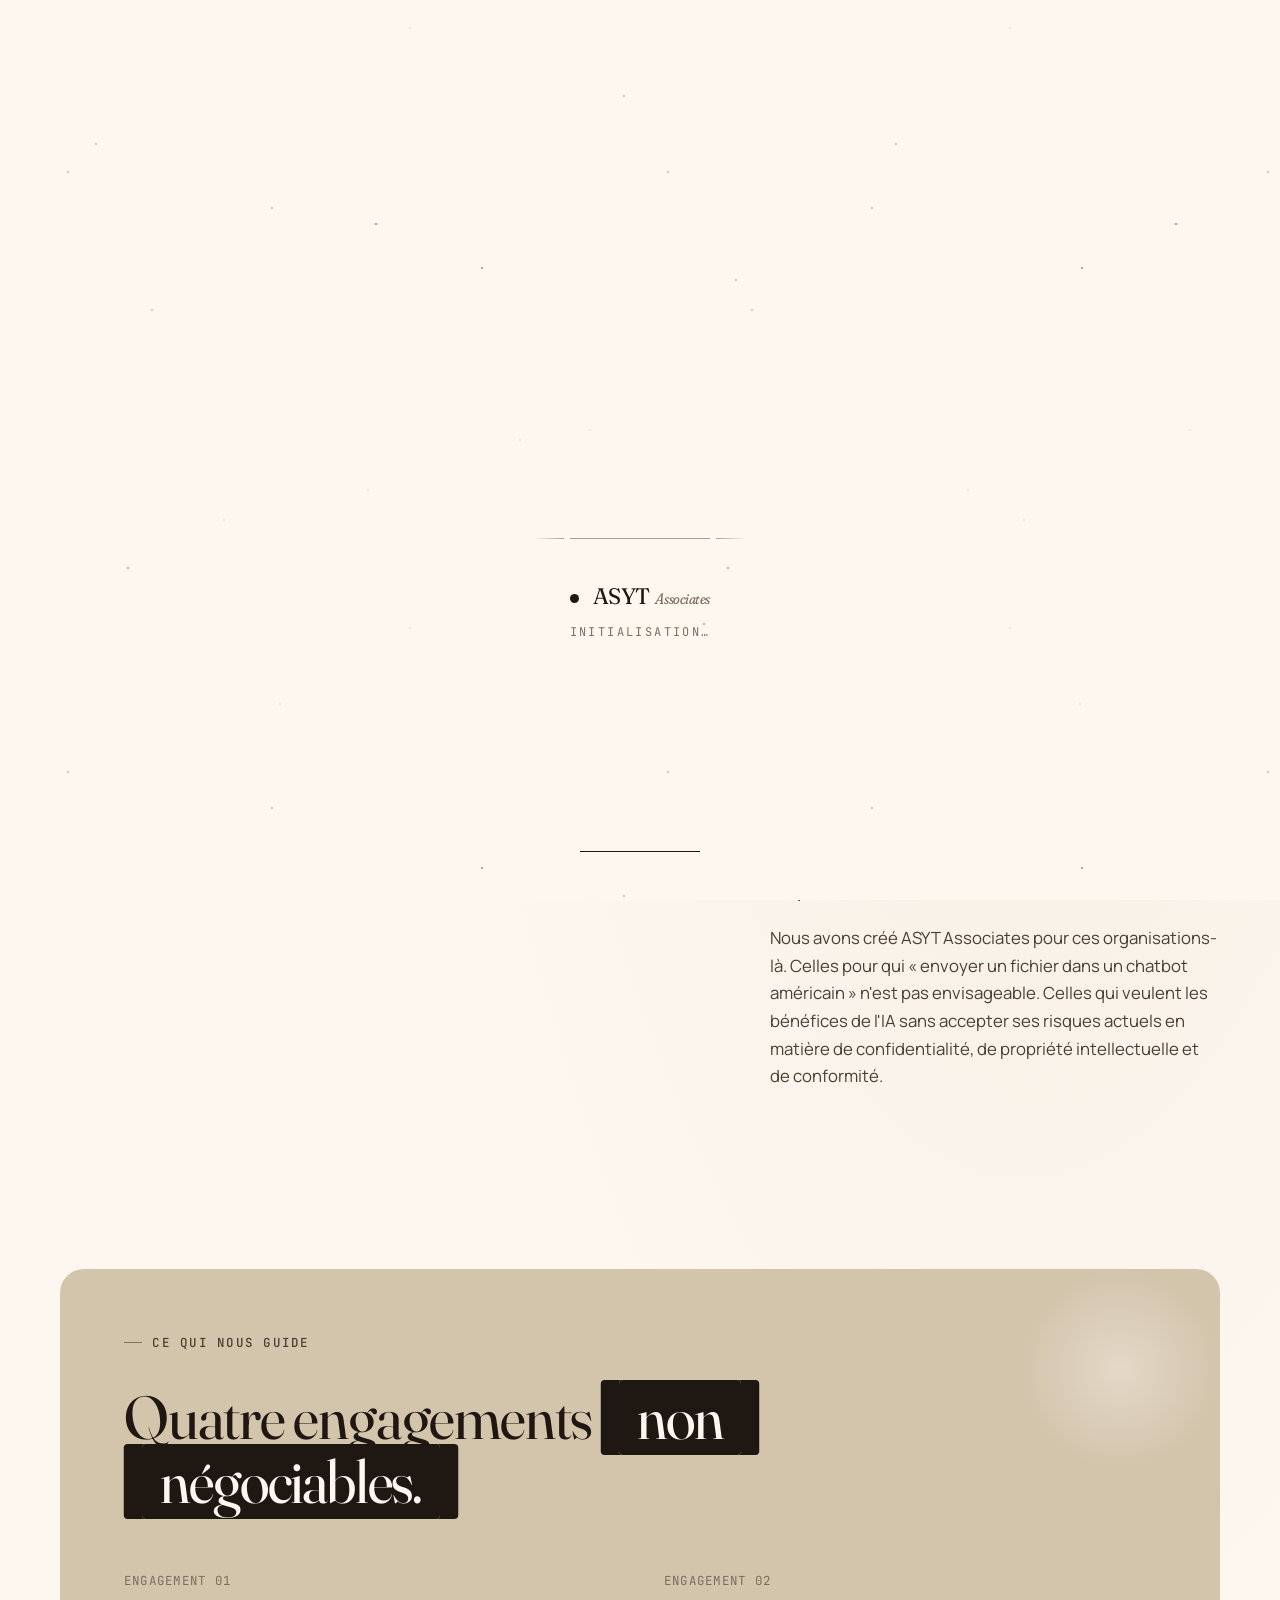
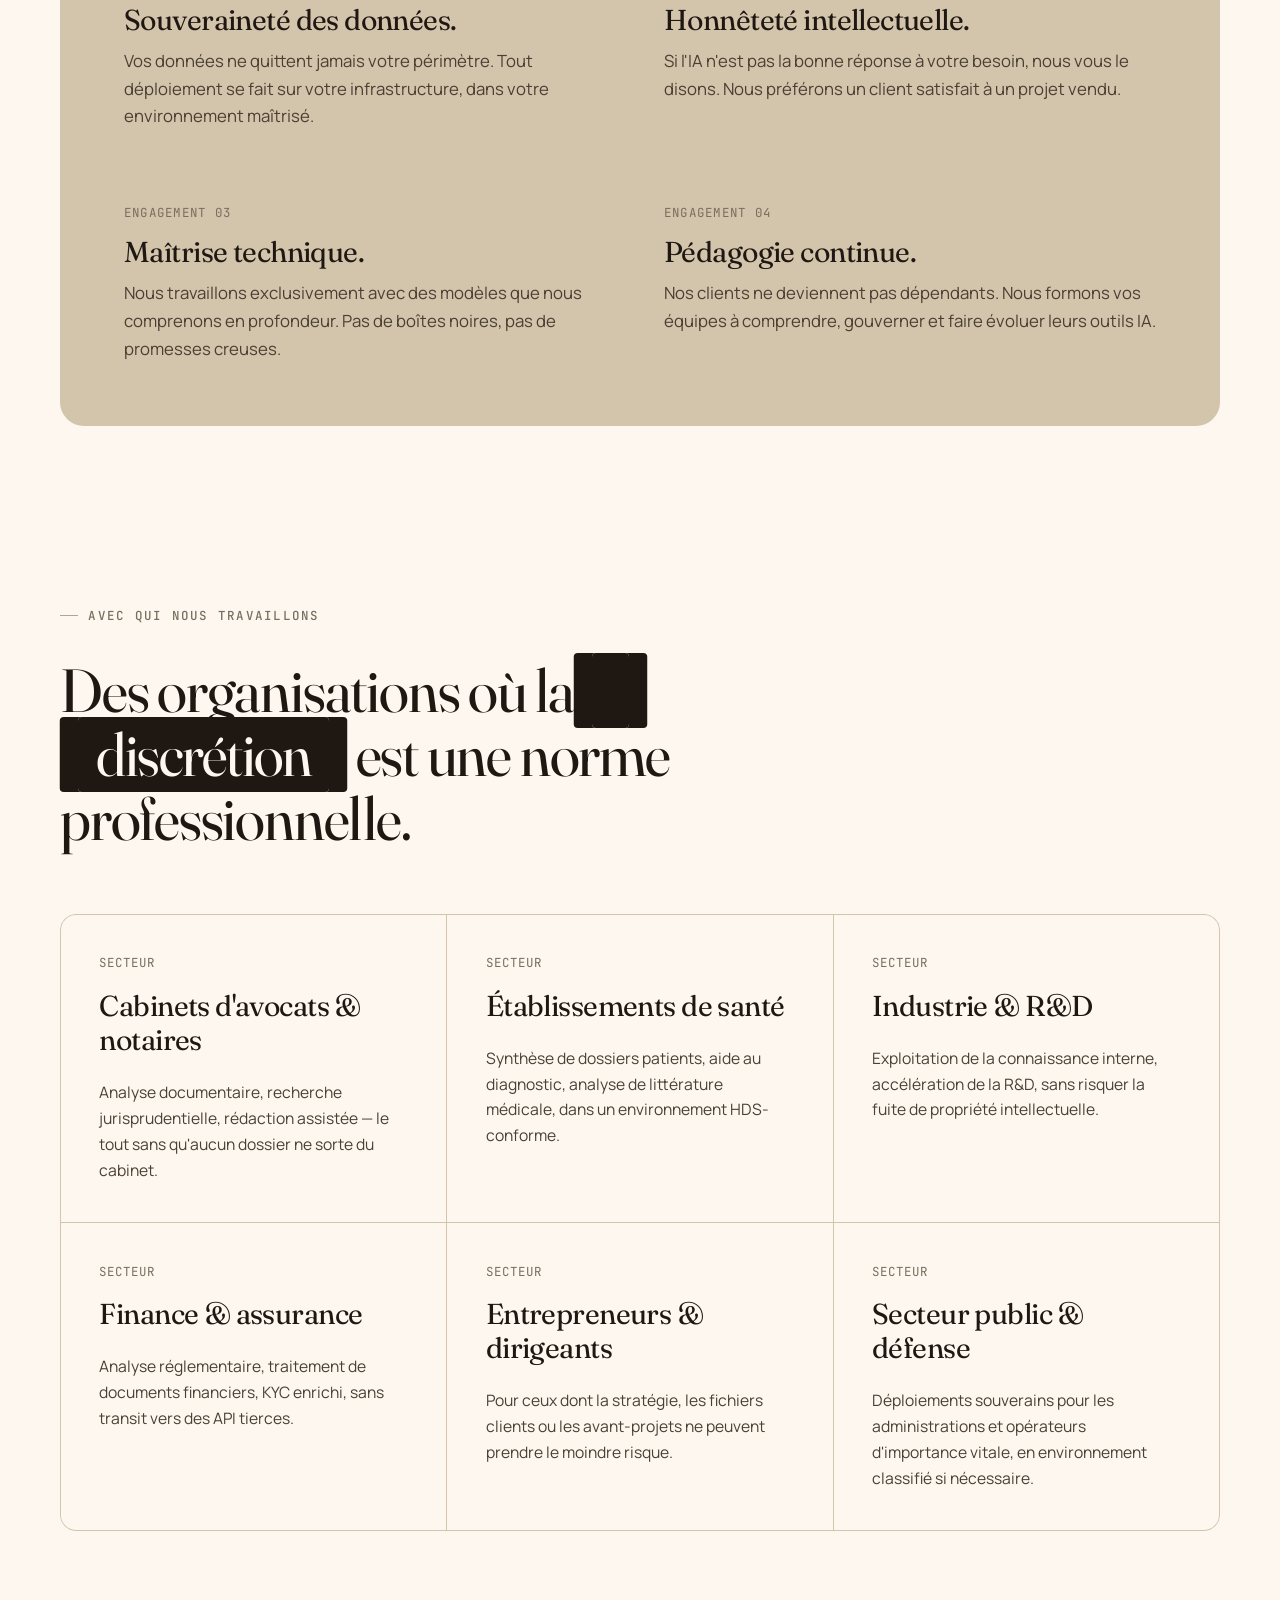
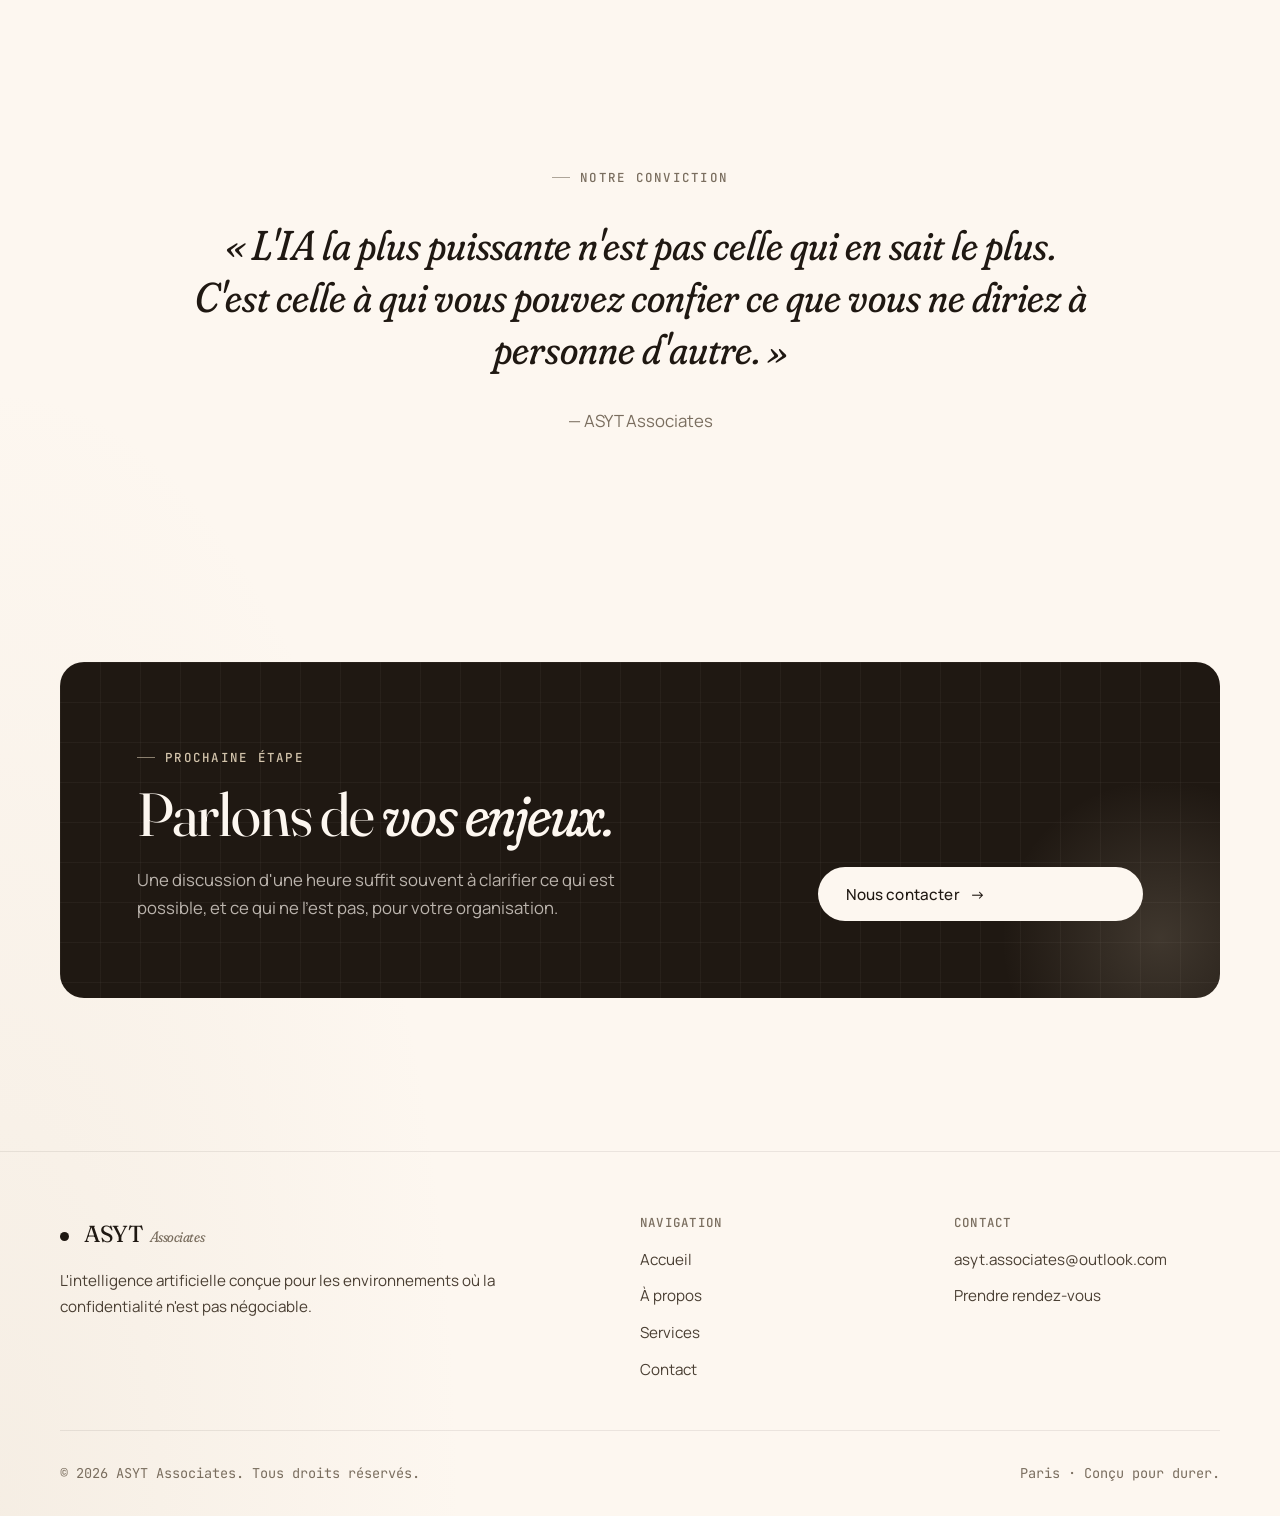
==== a-propos.html @ e6fde74e "Initial commit — site ASYT complet Co-Authored-By: Claude Sonnet 4.6 <noreply@anthropic.com>" ====
<!DOCTYPE html>
<html lang="fr">
<head>
<meta charset="UTF-8">
<meta name="viewport" content="width=device-width, initial-scale=1.0">
<title>À propos — ASYT Associates</title>
<meta name="description" content="ASYT Associates est un cabinet de conseil et d'ingénierie spécialisé dans le déploiement d'intelligences artificielles sécurisées pour les organisations sensibles.">
<link rel="preconnect" href="https://fonts.googleapis.com">
<link rel="preconnect" href="https://fonts.gstatic.com" crossorigin>
<link rel="stylesheet" href="styles.css">
<link rel="icon" type="image/png" href="asyt-logo.png">
<meta property="og:type" content="website">
<meta property="og:title" content="ASYT Associates — L'IA souveraine pour vos données sensibles">
<meta property="og:description" content="ASYT Associates conçoit des intelligences artificielles sécurisées et 100% locales pour les organisations qui manipulent des données sensibles.">
<meta property="og:image" content="asyt-logo.png">
<meta name="twitter:card" content="summary_large_image">
<meta name="twitter:image" content="asyt-logo.png">
</head>
<body>
<canvas id="data-canvas" aria-hidden="true"></canvas>
<!-- Preloader -->
<div class="preloader" id="preloader" aria-hidden="true">
  <div class="launch-scene">
    <div class="launch-platform"></div>
    <div class="launch-shockwave"></div>
    <div class="launch-trail"></div>
    <div class="launch-craft">
      <svg viewBox="0 0 64 88" xmlns="http://www.w3.org/2000/svg" fill="none">
        <!-- Corps principal du vaisseau -->
        <path d="M32 4 L48 44 L48 72 L32 80 L16 72 L16 44 Z" fill="#1F1812"/>
        <!-- Nez chromé -->
        <path d="M32 4 L40 28 L32 24 L24 28 Z" fill="#D3C4AC"/>
        <!-- Hublot -->
        <circle cx="32" cy="42" r="6" fill="#FDF7F0"/>
        <circle cx="32" cy="42" r="3" fill="#D3C4AC"/>
        <!-- Ailettes latérales -->
        <path d="M16 60 L8 76 L16 72 Z" fill="#1F1812"/>
        <path d="M48 60 L56 76 L48 72 Z" fill="#1F1812"/>
        <!-- Détail central -->
        <rect x="30" y="56" width="4" height="14" fill="#D3C4AC" opacity="0.5"/>
        <!-- Tuyère -->
        <path d="M22 72 L28 80 L36 80 L42 72 Z" fill="#4A3F33"/>
      </svg>
    </div>
  </div>
  <div class="preloader-text">
    <div class="brand">
      <span style="display:inline-block; width:9px; height:9px; border-radius:50%; background:#1F1812; margin-right:8px; transform:translateY(-1px);"></span>ASYT <span class="italic">Associates</span>
    </div>
    <div class="tagline">Initialisation…</div>
  </div>
  <div class="preloader-progress"></div>
</div>



<script>
(function() {
  var preloader = document.getElementById('preloader');
  if (!preloader) return;
  
  // Détecter si c'est la première visite ou une navigation interne
  var isFirstVisit = !sessionStorage.getItem('asyt-visited');
  var totalDuration = isFirstVisit ? 3800 : 1800;
  
  // Marquer comme visité
  sessionStorage.setItem('asyt-visited', '1');
  
  // Appliquer une animation accélérée si ce n'est pas la première visite
  if (!isFirstVisit) {
    preloader.classList.add('preloader-fast');
  }
  
  function hidePreloader() {
    preloader.classList.add('is-hidden');
    setTimeout(function() { 
      if (preloader.parentNode) preloader.remove(); 
    }, 800);
    document.body.style.overflow = '';
  }
  
  document.body.style.overflow = 'hidden';
  
  if (document.readyState === 'complete') {
    setTimeout(hidePreloader, totalDuration);
  } else {
    window.addEventListener('load', function() {
      setTimeout(hidePreloader, totalDuration);
    });
  }
  // Sécurité : retirer après 6s max
  setTimeout(hidePreloader, 6000);
})();
</script>

<header class="site-header">
  <div class="container">
    <a href="index.html" class="logo">
      <span class="mark"></span>ASYT <span class="associates">Associates</span>
    </a>
    <nav class="nav" id="primary-nav">
      <a href="index.html">Accueil</a>
      <a href="a-propos.html" class="active">À propos</a>
      <a href="services.html">Services</a>
      <a href="contact.html">Contact</a>
      <div class="lang-switch">
        <a href="a-propos.html" class="lang active">FR</a>
        <span class="lang-sep">/</span>
        <a href="about.html" class="lang">EN</a>
      </div>
    </nav>
    <button class="menu-toggle" aria-label="Menu" aria-expanded="false" onclick="this.setAttribute('aria-expanded', this.getAttribute('aria-expanded') === 'true' ? 'false' : 'true'); document.getElementById('primary-nav').classList.toggle('open');">
      <span></span><span></span><span></span>
    </button>
  </div>
</header>

<main>

  <!-- HERO -->
  <section class="page-hero">
    <div class="container">
      <span class="eyebrow rise rise-1">À propos</span>
      <h1 class="rise rise-2">Bâtir l'IA <span class="italic">là où la <span class="highlight">confiance</span></span> est la première exigence.</h1>
      <p class="lead rise rise-3">Nous sommes un cabinet d'ingénierie et de conseil dédié à un seul sujet : permettre à des organisations qui manipulent des données sensibles d'utiliser l'intelligence artificielle sans renoncer à leur souveraineté.</p>
    </div>
  </section>

  <!-- NOTRE HISTOIRE -->
  <section>
    <div class="container">
      <div class="hero-grid">
        <div>
          <span class="eyebrow">Notre raison d'être</span>
          <h2 style="margin-top: 1rem;">Une <span class="italic">conviction</span> simple.</h2>
        </div>
        <div>
          <p class="lead" style="margin-bottom: 1.2rem;">Les outils d'IA grand public ont changé le monde. Mais ils n'ont pas été pensés pour les avocats qui traitent des dossiers confidentiels, pour les médecins qui manipulent des données de santé, pour les industriels qui détiennent des brevets stratégiques, ni pour les entrepreneurs qui ne peuvent simplement pas se permettre une fuite.</p>
          <p>Nous avons créé ASYT Associates pour ces organisations-là. Celles pour qui « envoyer un fichier dans un chatbot américain » n'est pas envisageable. Celles qui veulent les bénéfices de l'IA sans accepter ses risques actuels en matière de confidentialité, de propriété intellectuelle et de conformité.</p>
        </div>
      </div>
    </div>
  </section>

  <!-- VALEURS -->
  <section>
    <div class="container">
      <div class="band reveal">
        <div class="section-head" style="margin-bottom: 1rem;">
          <span class="eyebrow" style="color: var(--ink-soft);">Ce qui nous guide</span>
          <h2>Quatre engagements <span class="highlight italic">non négociables.</span></h2>
        </div>
        <div class="values-list">
          <div class="value-item">
            <div class="num">ENGAGEMENT 01</div>
            <h3>Souveraineté des données.</h3>
            <p>Vos données ne quittent jamais votre périmètre. Tout déploiement se fait sur votre infrastructure, dans votre environnement maîtrisé.</p>
          </div>
          <div class="value-item">
            <div class="num">ENGAGEMENT 02</div>
            <h3>Honnêteté intellectuelle.</h3>
            <p>Si l'IA n'est pas la bonne réponse à votre besoin, nous vous le disons. Nous préférons un client satisfait à un projet vendu.</p>
          </div>
          <div class="value-item">
            <div class="num">ENGAGEMENT 03</div>
            <h3>Maîtrise technique.</h3>
            <p>Nous travaillons exclusivement avec des modèles que nous comprenons en profondeur. Pas de boîtes noires, pas de promesses creuses.</p>
          </div>
          <div class="value-item">
            <div class="num">ENGAGEMENT 04</div>
            <h3>Pédagogie continue.</h3>
            <p>Nos clients ne deviennent pas dépendants. Nous formons vos équipes à comprendre, gouverner et faire évoluer leurs outils IA.</p>
          </div>
        </div>
      </div>
    </div>
  </section>

  <!-- POUR QUI -->
  <section>
    <div class="container">
      <div class="section-head reveal">
        <span class="eyebrow">Avec qui nous travaillons</span>
        <h2>Des organisations où la <span class="highlight italic">discrétion</span> est une norme professionnelle.</h2>
      </div>
      <div class="services-grid reveal">
        <article class="service-card">
          <span class="num">SECTEUR</span>
          <h3>Cabinets d'avocats & notaires</h3>
          <p>Analyse documentaire, recherche jurisprudentielle, rédaction assistée — le tout sans qu'aucun dossier ne sorte du cabinet.</p>
        </article>
        <article class="service-card">
          <span class="num">SECTEUR</span>
          <h3>Établissements de santé</h3>
          <p>Synthèse de dossiers patients, aide au diagnostic, analyse de littérature médicale, dans un environnement HDS-conforme.</p>
        </article>
        <article class="service-card">
          <span class="num">SECTEUR</span>
          <h3>Industrie & R&D</h3>
          <p>Exploitation de la connaissance interne, accélération de la R&D, sans risquer la fuite de propriété intellectuelle.</p>
        </article>
        <article class="service-card">
          <span class="num">SECTEUR</span>
          <h3>Finance & assurance</h3>
          <p>Analyse réglementaire, traitement de documents financiers, KYC enrichi, sans transit vers des API tierces.</p>
        </article>
        <article class="service-card">
          <span class="num">SECTEUR</span>
          <h3>Entrepreneurs & dirigeants</h3>
          <p>Pour ceux dont la stratégie, les fichiers clients ou les avant-projets ne peuvent prendre le moindre risque.</p>
        </article>
        <article class="service-card">
          <span class="num">SECTEUR</span>
          <h3>Secteur public & défense</h3>
          <p>Déploiements souverains pour les administrations et opérateurs d'importance vitale, en environnement classifié si nécessaire.</p>
        </article>
      </div>
    </div>
  </section>

  <!-- CITATION -->
  <section>
    <div class="container">
      <div class="quote-block reveal">
        <span class="eyebrow" style="justify-content: center;">Notre conviction</span>
        <p class="quote-text">
          « L'IA la plus puissante n'est pas celle qui en sait le plus. C'est celle à qui vous pouvez confier ce que vous ne diriez à personne d'autre. »
        </p>
        <p class="quote-attr">— ASYT Associates</p>
      </div>
    </div>
  </section>

  <!-- CTA -->
  <section>
    <div class="container">
      <div class="cta-block reveal">
        <div>
          <span class="eyebrow">Prochaine étape</span>
          <h2 style="margin-top: 1rem;">Parlons de <span class="italic">vos enjeux.</span></h2>
          <p style="margin-top: 1.2rem; max-width: 50ch;">Une discussion d'une heure suffit souvent à clarifier ce qui est possible, et ce qui ne l'est pas, pour votre organisation.</p>
        </div>
        <a href="contact.html" class="btn btn-primary">
          Nous contacter
          <span class="arrow">→</span>
        </a>
      </div>
    </div>
  </section>

</main>

<footer class="site-footer">
  <div class="container">
    <div class="footer-grid">
      <div class="footer-brand">
        <div class="logo">
          <span class="mark"></span>ASYT <span class="associates">Associates</span>
        </div>
        <p>L'intelligence artificielle conçue pour les environnements où la confidentialité n'est pas négociable.</p>
      </div>
      <div class="footer-col">
        <h5>Navigation</h5>
        <ul>
          <li><a href="index.html">Accueil</a></li>
          <li><a href="a-propos.html">À propos</a></li>
          <li><a href="services.html">Services</a></li>
          <li><a href="contact.html">Contact</a></li>
        </ul>
      </div>
      <div class="footer-col">
        <h5>Contact</h5>
        <ul>
          <li><a href="mailto:asyt.associates@outlook.com">asyt.associates@outlook.com</a></li>
          <li><a href="https://calendly.com/asyt-associates/new-meeting" target="_blank" rel="noopener">Prendre rendez-vous</a></li>
        </ul>
      </div>
    </div>
    <div class="footer-bottom">
      <span>© 2026 ASYT Associates. Tous droits réservés.</span>
      <span>Paris · Conçu pour durer.</span>
    </div>
  </div>
</footer>

<script src="script.js"></script>
</body>
</html>
---- styles.css ----
/* =========================================================
   ASYT Associates — Feuille de style
   Palette : crème (#FDF7F0) + beige chaud (#D3C4AC)
   ========================================================= */

@import url('https://fonts.googleapis.com/css2?family=Fraunces:ital,opsz,wght@0,9..144,300..800;1,9..144,300..800&family=Manrope:wght@300;400;500;600;700&family=JetBrains+Mono:wght@400;500&display=swap');

:root {
  --cream: #FDF7F0;
  --beige: #D3C4AC;
  --beige-soft: #E5DBC8;
  --beige-dark: #B8A68A;
  --ink: #1F1812;
  --ink-soft: #4A3F33;
  --ink-muted: #7A6E5F;
  --line: #D3C4AC;
  --line-soft: rgba(31, 24, 18, 0.08);
  --serif: 'Fraunces', 'Times New Roman', serif;
  --sans: 'Manrope', system-ui, -apple-system, sans-serif;
  --mono: 'JetBrains Mono', ui-monospace, monospace;
  --container: 1240px;
  --gutter: clamp(1.25rem, 4vw, 2.5rem);
  --transition: 280ms cubic-bezier(0.4, 0, 0.2, 1);
  --transition-slow: 600ms cubic-bezier(0.2, 0.8, 0.2, 1);
}

*, *::before, *::after { box-sizing: border-box; margin: 0; padding: 0; }
html { scroll-behavior: smooth; -webkit-text-size-adjust: 100%; }

body {
  font-family: var(--sans);
  font-weight: 400;
  font-size: 17px;
  line-height: 1.55;
  color: var(--ink);
  background-color: var(--cream);
  background-image:
    radial-gradient(ellipse 80% 60% at 80% 0%, rgba(211, 196, 172, 0.22), transparent 60%),
    radial-gradient(ellipse 60% 40% at 0% 100%, rgba(211, 196, 172, 0.18), transparent 60%);
  min-height: 100vh;
  overflow-x: hidden;
  position: relative;
}

body::before {
  content: '';
  position: fixed;
  inset: 0;
  pointer-events: none;
  z-index: 1;
  opacity: 0.4;
  mix-blend-mode: multiply;
  background-image: url("data:image/svg+xml,%3Csvg viewBox='0 0 200 200' xmlns='http://www.w3.org/2000/svg'%3E%3Cfilter id='n'%3E%3CfeTurbulence type='fractalNoise' baseFrequency='0.85' numOctaves='2' stitchTiles='stitch'/%3E%3CfeColorMatrix values='0 0 0 0 0.12 0 0 0 0 0.09 0 0 0 0 0.07 0 0 0 0.06 0'/%3E%3C/filter%3E%3Crect width='100%25' height='100%25' filter='url(%23n)'/%3E%3C/svg%3E");
}

/* Canvas de particules */
#data-canvas {
  position: fixed;
  inset: 0;
  width: 100%;
  height: 100%;
  pointer-events: none;
  z-index: 0;
  opacity: 0.55;
}

img, svg { max-width: 100%; display: block; }
a { color: inherit; text-decoration: none; transition: opacity var(--transition); }
button { font: inherit; cursor: pointer; border: none; background: none; color: inherit; }
::selection { background: var(--ink); color: var(--cream); }

.container {
  width: 100%;
  max-width: var(--container);
  margin: 0 auto;
  padding-left: var(--gutter);
  padding-right: var(--gutter);
  position: relative;
  z-index: 2;
}

/* ---------- Typographie HARMONISÉE ---------- */
h1, h2, h3, h4, h5, h6 {
  font-family: var(--serif);
  font-weight: 400;
  letter-spacing: -0.02em;
  line-height: 1.05;
  color: var(--ink);
}
h1 { font-size: clamp(2.8rem, 7vw, 5.5rem); font-variation-settings: "opsz" 144, "SOFT" 50; }
h2 { font-size: clamp(2.2rem, 5vw, 3.8rem); font-variation-settings: "opsz" 100; }
h3 { font-size: clamp(1.4rem, 2.5vw, 1.8rem); font-variation-settings: "opsz" 36; line-height: 1.2; }
h4 { font-size: 1.15rem; line-height: 1.3; font-variation-settings: "opsz" 24; }

.italic {
  font-style: italic;
  font-variation-settings: "opsz" 144, "SOFT" 100;
}

p, li, label, input, textarea, select, button, a {
  font-family: var(--sans);
}

p {
  color: var(--ink-soft);
  font-size: 1.05rem;
  line-height: 1.65;
  max-width: 62ch;
}

p.lead {
  font-size: clamp(1.15rem, 1.6vw, 1.35rem);
  line-height: 1.55;
  color: var(--ink);
  font-weight: 400;
}

/* ---------- HIGHLIGHTS noirs sur les mots-clés ---------- */
.highlight {
  background: var(--ink);
  color: var(--cream);
  padding: 0 0.3em;
  border-radius: 4px;
  font-style: normal;
  font-variation-settings: "opsz" 144;
  position: relative;
  box-decoration-break: clone;
  -webkit-box-decoration-break: clone;
  box-shadow:
    0.3em 0 0 var(--ink),
    -0.3em 0 0 var(--ink);
  margin: 0 0.3em;
  transition: transform var(--transition);
}
.highlight::before {
  content: '';
  position: absolute;
  inset: 0;
  background: linear-gradient(110deg, transparent 30%, rgba(253, 247, 240, 0.15) 50%, transparent 70%);
  transform: translateX(-100%);
  animation: shine 6s ease-in-out infinite;
  animation-delay: 1.5s;
  pointer-events: none;
  border-radius: 4px;
}
@keyframes shine {
  0%, 100% { transform: translateX(-100%); }
  20%, 80% { transform: translateX(200%); }
}

.eyebrow {
  font-family: var(--mono);
  font-size: 0.78rem;
  font-weight: 500;
  letter-spacing: 0.18em;
  text-transform: uppercase;
  color: var(--ink-muted);
  display: inline-flex;
  align-items: center;
  gap: 0.65rem;
}
.eyebrow::before {
  content: '';
  width: 0;
  height: 1px;
  background: currentColor;
  opacity: 0.6;
  animation: drawLine 1.2s cubic-bezier(0.4, 0, 0.2, 1) forwards;
}
@keyframes drawLine {
  to { width: 18px; }
}

/* ---------- Boutons ---------- */
.btn {
  display: inline-flex;
  align-items: center;
  gap: 0.65rem;
  padding: 0.95rem 1.7rem;
  font-family: var(--sans);
  font-weight: 500;
  font-size: 0.95rem;
  letter-spacing: 0.01em;
  border-radius: 999px;
  transition: all var(--transition);
  white-space: nowrap;
  position: relative;
  overflow: hidden;
}
.btn-primary {
  background: var(--ink);
  color: var(--cream);
}
.btn-primary::before {
  content: '';
  position: absolute;
  inset: 0;
  background: linear-gradient(110deg, transparent 40%, rgba(253, 247, 240, 0.18) 50%, transparent 60%);
  transform: translateX(-100%);
  transition: transform 700ms ease;
}
.btn-primary:hover { background: var(--ink-soft); transform: translateY(-2px); }
.btn-primary:hover::before { transform: translateX(100%); }
.btn-primary .arrow { transition: transform var(--transition); display: inline-block; }
.btn-primary:hover .arrow { transform: translateX(4px); }

.btn-ghost {
  border: 1px solid var(--ink);
  color: var(--ink);
  background: transparent;
}
.btn-ghost:hover { background: var(--ink); color: var(--cream); transform: translateY(-2px); }

/* ---------- Header ---------- */
.site-header {
  position: sticky;
  top: 0;
  z-index: 100;
  padding: 1.4rem 0;
  background: rgba(253, 247, 240, 0.85);
  backdrop-filter: blur(14px);
  -webkit-backdrop-filter: blur(14px);
  border-bottom: 1px solid transparent;
  transition: border-color 400ms ease, padding 400ms ease;
}
.site-header.scrolled {
  border-bottom-color: var(--line-soft);
  padding: 1rem 0;
}
.site-header .container {
  display: flex;
  align-items: center;
  justify-content: space-between;
  gap: 2rem;
}

.logo {
  font-family: var(--serif);
  font-size: 1.45rem;
  font-weight: 400;
  letter-spacing: -0.02em;
  display: inline-flex;
  align-items: baseline;
  gap: 0.4rem;
  transition: transform var(--transition);
}
.logo:hover { transform: scale(1.03); }
.logo .mark {
  display: inline-block;
  width: 9px;
  height: 9px;
  border-radius: 50%;
  background: var(--ink);
  margin-right: 0.55rem;
  transform: translateY(-1px);
  position: relative;
}
.logo .mark::after {
  content: '';
  position: absolute;
  inset: -4px;
  border-radius: 50%;
  border: 1px solid var(--ink);
  opacity: 0;
  animation: pulse 3s ease-in-out infinite;
}
@keyframes pulse {
  0%, 100% { opacity: 0; transform: scale(0.8); }
  50% { opacity: 0.4; transform: scale(1.4); }
}
.logo .associates {
  font-style: italic;
  font-size: 0.95rem;
  color: var(--ink-muted);
  font-variation-settings: "opsz" 144, "SOFT" 100;
}

.nav {
  display: flex;
  gap: 2.2rem;
  align-items: center;
}
.nav > a {
  font-family: var(--sans);
  font-size: 0.95rem;
  color: var(--ink-soft);
  position: relative;
  padding: 0.25rem 0;
}
.nav > a::after {
  content: '';
  position: absolute;
  left: 0;
  bottom: 0;
  width: 0;
  height: 1px;
  background: var(--ink);
  transition: width var(--transition);
}
.nav > a:hover, .nav > a.active { color: var(--ink); }
.nav > a.active::after, .nav > a:hover::after { width: 100%; }

.menu-toggle { display: none; }

/* ---------- Sélecteur de langue ---------- */
.lang-switch {
  display: inline-flex;
  align-items: center;
  gap: 0.4rem;
  margin-left: 0.8rem;
  padding-left: 1.4rem;
  border-left: 1px solid var(--line);
  font-family: var(--mono);
  font-size: 0.78rem;
  letter-spacing: 0.08em;
}
.lang-switch .lang {
  color: var(--ink-muted);
  padding: 0.2rem 0.1rem;
  transition: color var(--transition);
}
.lang-switch .lang.active {
  color: var(--ink);
  font-weight: 500;
}
.lang-switch .lang:hover { color: var(--ink); }
.lang-switch .lang-sep {
  color: var(--ink-muted);
  opacity: 0.5;
}
.lang-switch .lang::after { display: none; }

/* ---------- Hero ---------- */
.hero {
  padding: clamp(4rem, 10vw, 8rem) 0 clamp(3rem, 7vw, 6rem);
  position: relative;
}
.hero-grid {
  display: grid;
  grid-template-columns: 1fr;
  gap: 3rem;
  align-items: stretch;
}
@media (min-width: 900px) {
  .hero-grid { grid-template-columns: 1.4fr 1fr; gap: 5rem; }
}
.hero-side {
  display: flex;
  flex-direction: column;
  justify-content: space-between;
  gap: 2.5rem;
}
.hero-logo {
  width: clamp(180px, 22vw, 260px);
  height: auto;
  align-self: flex-start;
  animation: float 6s ease-in-out infinite;
  filter: drop-shadow(0 24px 30px rgba(31, 24, 18, 0.35));
  will-change: transform, filter;
}
@keyframes float {
  0%, 100% {
    transform: translateY(0);
    filter: drop-shadow(0 18px 24px rgba(31, 24, 18, 0.45)) drop-shadow(0 6px 10px rgba(31, 24, 18, 0.2));
  }
  50% {
    transform: translateY(-16px);
    filter: drop-shadow(0 42px 38px rgba(31, 24, 18, 0.25)) drop-shadow(0 12px 18px rgba(31, 24, 18, 0.15));
  }
}
.hero h1 {
  margin-top: 1.5rem;
  margin-bottom: 1.5rem;
}
.hero-meta {
  border-top: 1px solid var(--line);
  padding-top: 1.5rem;
  display: flex;
  flex-direction: column;
  gap: 1.2rem;
  position: relative;
}
.hero-meta::before {
  content: '';
  position: absolute;
  top: -1px;
  left: 0;
  width: 0;
  height: 1px;
  background: var(--ink);
  animation: drawWide 1.5s cubic-bezier(0.4, 0, 0.2, 1) 0.6s forwards;
}
@keyframes drawWide {
  to { width: 60px; }
}
.hero-meta p { color: var(--ink-soft); font-size: 1rem; }
.hero-actions {
  display: flex;
  gap: 0.8rem;
  flex-wrap: wrap;
  margin-top: 2.2rem;
}

/* ---------- Sections ---------- */
section {
  padding: clamp(3.5rem, 7vw, 6.5rem) 0;
  position: relative;
}
.section-head {
  display: grid;
  gap: 1.5rem;
  max-width: 760px;
  margin-bottom: clamp(2.5rem, 5vw, 4rem);
}
.section-head h2 { margin-top: 0.6rem; }

/* Bandeau beige */
.band {
  background: var(--beige);
  border-radius: 24px;
  padding: clamp(2.5rem, 5vw, 4.5rem);
  position: relative;
  overflow: hidden;
}
.band::before {
  content: '';
  position: absolute;
  top: 0;
  right: 0;
  width: 200px;
  height: 200px;
  background: radial-gradient(circle, rgba(253, 247, 240, 0.4), transparent 70%);
  pointer-events: none;
  animation: drift 12s ease-in-out infinite;
}
@keyframes drift {
  0%, 100% { transform: translate(0, 0); }
  50% { transform: translate(-30px, 20px); }
}

/* ---------- Grille services ---------- */
.services-grid {
  display: grid;
  grid-template-columns: 1fr;
  gap: 1px;
  background: var(--line);
  border: 1px solid var(--line);
  border-radius: 16px;
  overflow: hidden;
}
@media (min-width: 720px) {
  .services-grid { grid-template-columns: repeat(2, 1fr); }
}
@media (min-width: 1080px) {
  .services-grid { grid-template-columns: repeat(3, 1fr); }
}

.service-card {
  background: var(--cream);
  padding: clamp(1.6rem, 3vw, 2.4rem);
  display: flex;
  flex-direction: column;
  gap: 1rem;
  transition: background var(--transition);
  min-height: 260px;
  position: relative;
  overflow: hidden;
}
.service-card::after {
  content: '';
  position: absolute;
  top: 0;
  left: 0;
  width: 100%;
  height: 2px;
  background: var(--ink);
  transform: scaleX(0);
  transform-origin: left;
  transition: transform var(--transition-slow);
}
.service-card:hover { background: var(--beige-soft); }
.service-card:hover::after { transform: scaleX(1); }
.service-card .num {
  font-family: var(--mono);
  font-size: 0.78rem;
  color: var(--ink-muted);
  letter-spacing: 0.08em;
}
.service-card h3 { margin-bottom: 0.4rem; }
.service-card p { font-size: 0.98rem; }
.service-card .more {
  margin-top: auto;
  font-size: 0.88rem;
  font-family: var(--mono);
  color: var(--ink);
  display: inline-flex;
  align-items: center;
  gap: 0.4rem;
  padding-top: 1.2rem;
}
.service-card .more::after {
  content: '→';
  transition: transform var(--transition);
}
.service-card:hover .more::after { transform: translateX(4px); }

/* ---------- Valeurs ---------- */
.values-list {
  display: grid;
  gap: 2rem;
  grid-template-columns: 1fr;
  margin-top: 2rem;
}
@media (min-width: 720px) {
  .values-list { grid-template-columns: repeat(2, 1fr); gap: 3rem; }
}
.value-item {
  border-top: 1px solid var(--line);
  padding-top: 1.5rem;
  position: relative;
  transition: transform var(--transition);
}
.value-item::before {
  content: '';
  position: absolute;
  top: -1px;
  left: 0;
  width: 0;
  height: 1px;
  background: var(--ink);
  transition: width var(--transition-slow);
}
.value-item:hover { transform: translateX(4px); }
.value-item:hover::before { width: 40px; }
.value-item .num {
  font-family: var(--mono);
  font-size: 0.78rem;
  color: var(--ink-muted);
  letter-spacing: 0.1em;
  margin-bottom: 0.8rem;
}
.value-item h3 { margin-bottom: 0.6rem; }

/* ---------- Stats ---------- */
.stats {
  display: grid;
  grid-template-columns: 1fr;
  gap: 1px;
  background: var(--line);
  border-radius: 16px;
  overflow: hidden;
  border: 1px solid var(--line);
}
@media (min-width: 720px) {
  .stats { grid-template-columns: repeat(3, 1fr); }
}
.stat {
  background: var(--cream);
  padding: 2rem;
  text-align: left;
  transition: background var(--transition);
}
.stat:hover { background: var(--beige-soft); }
.stat .num {
  font-family: var(--serif);
  font-size: clamp(2.5rem, 4vw, 3.4rem);
  font-weight: 300;
  font-variation-settings: "opsz" 144;
  line-height: 1;
  color: var(--ink);
  margin-bottom: 0.6rem;
  display: inline-block;
}
.stat .num .small { font-size: 0.5em; color: var(--ink-muted); }
.stat p {
  font-size: 0.92rem;
  color: var(--ink-muted);
  margin-top: 0.4rem;
}

/* ---------- Process ---------- */
.process {
  display: grid;
  gap: 0;
  margin-top: 2rem;
}
.process-step {
  display: grid;
  grid-template-columns: 1fr;
  gap: 1.2rem;
  padding: 2rem 0;
  border-top: 1px solid var(--line);
  position: relative;
  transition: padding-left var(--transition);
}
.process-step:last-child { border-bottom: 1px solid var(--line); }
@media (min-width: 720px) {
  .process-step { grid-template-columns: 120px 1fr 2fr; gap: 3rem; }
}
.process-step::before {
  content: '';
  position: absolute;
  left: 0;
  top: 50%;
  width: 0;
  height: 1px;
  background: var(--ink);
  transition: width var(--transition-slow);
  transform: translateY(-50%);
}
.process-step:hover { padding-left: 1.2rem; }
.process-step:hover::before { width: 0.8rem; }
.process-step .step-num {
  font-family: var(--mono);
  font-size: 0.85rem;
  color: var(--ink-muted);
  letter-spacing: 0.1em;
}
.process-step h3 { font-size: 1.4rem; }

/* ---------- Contact ---------- */
.contact-grid {
  display: grid;
  grid-template-columns: 1fr;
  gap: 2.5rem;
  margin-top: 3rem;
}
@media (min-width: 900px) {
  .contact-grid { grid-template-columns: 1fr 1.2fr; gap: 5rem; }
}
.contact-info { display: flex; flex-direction: column; gap: 2rem; }
.contact-info .item h4 { margin-bottom: 0.4rem; }
.contact-info .item a {
  font-family: var(--mono);
  font-size: 0.95rem;
  color: var(--ink);
  border-bottom: 1px solid var(--line);
  padding-bottom: 2px;
  transition: border-color var(--transition);
}
.contact-info .item a:hover { border-color: var(--ink); }

.contact-form { display: flex; flex-direction: column; gap: 1.2rem; }
.form-row { display: grid; grid-template-columns: 1fr 1fr; gap: 1.2rem; }
@media (max-width: 600px) { .form-row { grid-template-columns: 1fr; } }
.field { display: flex; flex-direction: column; gap: 0.4rem; }
.field label {
  font-family: var(--mono);
  font-size: 0.78rem;
  letter-spacing: 0.08em;
  text-transform: uppercase;
  color: var(--ink-muted);
}
.field input, .field textarea, .field select {
  font-family: var(--sans);
  font-size: 1rem;
  padding: 0.85rem 1rem;
  background: var(--cream);
  border: 1px solid var(--line);
  border-radius: 10px;
  color: var(--ink);
  transition: border-color var(--transition), box-shadow var(--transition);
  resize: vertical;
}
.field input:focus, .field textarea:focus, .field select:focus {
  outline: none;
  border-color: var(--ink);
  box-shadow: 0 0 0 3px rgba(31, 24, 18, 0.08);
}
.contact-form button { align-self: flex-start; margin-top: 0.5rem; }

/* ---------- CTA ---------- */
.cta-block {
  background: var(--ink);
  color: var(--cream);
  border-radius: 24px;
  padding: clamp(3rem, 6vw, 5rem);
  display: grid;
  grid-template-columns: 1fr;
  gap: 2rem;
  align-items: end;
  position: relative;
  overflow: hidden;
}
@media (min-width: 800px) {
  .cta-block { grid-template-columns: 2fr 1fr; }
}
.cta-block h2 { color: var(--cream); }
.cta-block p {
  color: rgba(253, 247, 240, 0.7);
  font-family: var(--sans);
}
.cta-block .eyebrow { color: var(--beige); }
.cta-block .btn-primary { background: var(--cream); color: var(--ink); }
.cta-block .btn-primary:hover { background: var(--beige); }
.cta-block::after {
  content: '';
  position: absolute;
  right: -100px;
  bottom: -100px;
  width: 320px;
  height: 320px;
  border-radius: 50%;
  background: radial-gradient(circle, rgba(211, 196, 172, 0.18), transparent 70%);
  animation: orbit 18s ease-in-out infinite;
}
@keyframes orbit {
  0%, 100% { transform: translate(0, 0); }
  33% { transform: translate(-40px, 30px); }
  66% { transform: translate(20px, -20px); }
}
.cta-block::before {
  content: '';
  position: absolute;
  inset: 0;
  background-image:
    linear-gradient(rgba(253, 247, 240, 0.04) 1px, transparent 1px),
    linear-gradient(90deg, rgba(253, 247, 240, 0.04) 1px, transparent 1px);
  background-size: 40px 40px;
  pointer-events: none;
  z-index: 0;
}
.cta-block > * { position: relative; z-index: 1; }

/* ---------- Footer ---------- */
.site-footer {
  border-top: 1px solid var(--line-soft);
  padding: 4rem 0 2rem;
  margin-top: 4rem;
  position: relative;
  z-index: 2;
}
.footer-grid {
  display: grid;
  grid-template-columns: 1fr;
  gap: 3rem;
  margin-bottom: 3rem;
}
@media (min-width: 720px) {
  .footer-grid { grid-template-columns: 2fr 1fr 1fr; }
}
.footer-brand .logo { margin-bottom: 1rem; }
.footer-brand p { font-size: 0.95rem; }
.footer-col h5 {
  font-family: var(--mono);
  font-size: 0.78rem;
  letter-spacing: 0.1em;
  text-transform: uppercase;
  color: var(--ink-muted);
  margin-bottom: 1rem;
  font-weight: 500;
}
.footer-col ul { list-style: none; display: flex; flex-direction: column; gap: 0.65rem; }
.footer-col ul a {
  font-family: var(--sans);
  font-size: 0.95rem;
  color: var(--ink-soft);
  transition: color var(--transition), padding-left var(--transition);
}
.footer-col ul a:hover { color: var(--ink); padding-left: 6px; }
.footer-bottom {
  padding-top: 2rem;
  border-top: 1px solid var(--line-soft);
  display: flex;
  justify-content: space-between;
  align-items: center;
  flex-wrap: wrap;
  gap: 1rem;
  font-size: 0.85rem;
  color: var(--ink-muted);
  font-family: var(--mono);
}

/* ---------- Animations d'entrée scroll-triggered ---------- */
.reveal {
  opacity: 0;
  transform: translateY(40px);
  transition: opacity 1s cubic-bezier(0.2, 0.8, 0.2, 1), transform 1s cubic-bezier(0.2, 0.8, 0.2, 1);
  will-change: opacity, transform;
}
.reveal.visible {
  opacity: 1;
  transform: translateY(0);
}
.reveal-delay-1 { transition-delay: 100ms; }
.reveal-delay-2 { transition-delay: 200ms; }
.reveal-delay-3 { transition-delay: 300ms; }
.reveal-delay-4 { transition-delay: 400ms; }

/* Animation initiale du hero */
@keyframes rise {
  from { opacity: 0; transform: translateY(24px); }
  to { opacity: 1; transform: translateY(0); }
}
.rise { animation: rise 800ms cubic-bezier(0.2, 0.8, 0.2, 1) both; }
.rise-1 { animation-delay: 100ms; }
.rise-2 { animation-delay: 220ms; }
.rise-3 { animation-delay: 340ms; }
.rise-4 { animation-delay: 460ms; }
.rise-5 { animation-delay: 580ms; }

/* ---------- Mobile menu ---------- */
@media (max-width: 760px) {
  .menu-toggle {
    display: flex;
    flex-direction: column;
    gap: 5px;
    padding: 8px;
  }
  .menu-toggle span {
    width: 22px;
    height: 1.5px;
    background: var(--ink);
    transition: transform var(--transition);
  }
  .nav {
    position: absolute;
    top: 100%; left: 0; right: 0;
    background: var(--cream);
    flex-direction: column;
    align-items: flex-start;
    padding: 2rem var(--gutter);
    gap: 1.4rem;
    border-bottom: 1px solid var(--line);
    transform: translateY(-10px);
    opacity: 0;
    pointer-events: none;
    transition: all var(--transition);
  }
  .nav.open {
    transform: translateY(0);
    opacity: 1;
    pointer-events: auto;
  }
  .nav > a { font-size: 1.4rem; font-family: var(--serif); }
  .nav .lang-switch {
    margin-left: 0;
    padding-left: 0;
    border-left: none;
    border-top: 1px solid var(--line);
    padding-top: 1.2rem;
    margin-top: 0.4rem;
    font-size: 0.9rem;
  }
  .nav .lang-switch .lang { font-family: var(--mono); font-size: 0.9rem; }
}

/* ---------- Page-spécifique : hero variants ---------- */
.page-hero {
  padding: clamp(3rem, 6vw, 5rem) 0 clamp(2rem, 4vw, 3.5rem);
}
.page-hero .eyebrow { margin-bottom: 1.2rem; }
.page-hero h1 { max-width: 18ch; margin-bottom: 1.5rem; }
.page-hero p.lead { max-width: 56ch; }

/* ---------- Service détaillé ---------- */
.service-detailed {
  display: grid;
  grid-template-columns: 1fr;
  gap: 2.5rem;
  padding: 3rem 0;
  border-top: 1px solid var(--line);
  align-items: start;
  position: relative;
}
@media (min-width: 800px) {
  .service-detailed { grid-template-columns: 1fr 1.5fr; gap: 5rem; }
}
.service-detailed:last-of-type { border-bottom: 1px solid var(--line); }
.service-detailed::before {
  content: '';
  position: absolute;
  top: -1px;
  left: 0;
  width: 0;
  height: 1px;
  background: var(--ink);
  transition: width var(--transition-slow);
}
.service-detailed:hover::before { width: 80px; }
.service-detailed .label {
  font-family: var(--mono);
  font-size: 0.78rem;
  color: var(--ink-muted);
  letter-spacing: 0.1em;
}
.service-detailed h3 { margin: 0.8rem 0 0; }
.service-detailed ul { list-style: none; margin-top: 1.2rem; }
.service-detailed ul li {
  padding: 0.7rem 0;
  border-bottom: 1px solid var(--line-soft);
  font-family: var(--sans);
  font-size: 0.98rem;
  color: var(--ink-soft);
  display: flex;
  gap: 0.8rem;
  transition: padding-left var(--transition), color var(--transition);
}
.service-detailed ul li::before {
  content: '+';
  color: var(--beige-dark);
  font-family: var(--mono);
  transition: transform var(--transition), color var(--transition);
  flex-shrink: 0;
}
.service-detailed ul li:hover {
  padding-left: 0.4rem;
  color: var(--ink);
}
.service-detailed ul li:hover::before {
  transform: rotate(45deg);
  color: var(--ink);
}

/* ---------- Bloc citation ---------- */
.quote-block {
  max-width: 900px;
  margin: 0 auto;
  text-align: center;
  padding: 3rem 0;
}
.quote-block .quote-text {
  font-family: var(--serif);
  font-size: clamp(1.6rem, 3.5vw, 2.6rem);
  font-variation-settings: 'opsz' 144, 'SOFT' 100;
  font-style: italic;
  line-height: 1.25;
  color: var(--ink);
  margin: 2rem auto;
  max-width: none;
}
.quote-block .quote-attr {
  font-family: var(--sans);
  margin: 0 auto;
  text-align: center;
  color: var(--ink-muted);
}

/* =========================================================
   PRELOADER — Animation de décollage
   ========================================================= */
.preloader {
  position: fixed;
  inset: 0;
  z-index: 10000;
  background: var(--cream);
  display: flex;
  align-items: center;
  justify-content: center;
  flex-direction: column;
  gap: 2.5rem;
  transition: opacity 700ms cubic-bezier(0.4, 0, 0.2, 1), visibility 700ms;
  overflow: hidden;
}
.preloader.is-hidden {
  opacity: 0;
  visibility: hidden;
  pointer-events: none;
}

/* Champ d'étoiles en arrière-plan */
.preloader::before,
.preloader::after {
  content: '';
  position: absolute;
  inset: 0;
  background-image:
    radial-gradient(1px 1px at 12% 18%, var(--ink), transparent),
    radial-gradient(1px 1px at 28% 65%, var(--beige-dark), transparent),
    radial-gradient(1.5px 1.5px at 47% 28%, var(--ink), transparent),
    radial-gradient(1px 1px at 65% 55%, var(--beige-dark), transparent),
    radial-gradient(1px 1px at 78% 12%, var(--ink), transparent),
    radial-gradient(1.5px 1.5px at 88% 78%, var(--ink-soft), transparent),
    radial-gradient(1px 1px at 35% 88%, var(--beige-dark), transparent),
    radial-gradient(1px 1px at 92% 35%, var(--ink), transparent);
  background-size: 800px 800px;
  opacity: 0;
  animation: starsAppear 800ms ease-out 100ms forwards, starsScroll 8s linear infinite;
}
.preloader::after {
  background-size: 600px 600px;
  background-position: 200px 100px;
  animation-duration: 800ms, 12s;
  opacity: 0;
}

@keyframes starsAppear {
  to { opacity: 0.7; }
}
@keyframes starsScroll {
  from { transform: translateY(0); }
  to { transform: translateY(40px); }
}

/* Scène de décollage */
.launch-scene {
  position: relative;
  width: 220px;
  height: 280px;
  display: flex;
  align-items: flex-end;
  justify-content: center;
}

/* Vaisseau / flèche stylisée */
.launch-craft {
  position: relative;
  width: 64px;
  height: 88px;
  animation: launchCraft 3.2s cubic-bezier(0.7, 0, 0.3, 1) 0.6s forwards;
  z-index: 3;
}
@keyframes launchCraft {
  0% {
    transform: translateY(60px) scale(0.8);
    opacity: 0;
  }
  15% {
    transform: translateY(0) scale(1);
    opacity: 1;
  }
  25%, 35% {
    transform: translateY(-4px) scale(1);
    opacity: 1;
  }
  100% {
    transform: translateY(-340px) scale(0.7);
    opacity: 0;
  }
}

.launch-craft svg {
  width: 100%;
  height: 100%;
  filter: drop-shadow(0 6px 14px rgba(31, 24, 18, 0.35));
}

/* Trainée de particules sous le vaisseau */
.launch-trail {
  position: absolute;
  bottom: 0;
  left: 50%;
  transform: translateX(-50%);
  width: 28px;
  height: 0;
  background: linear-gradient(to top,
    transparent,
    rgba(211, 196, 172, 0.4) 20%,
    rgba(184, 166, 138, 0.6) 50%,
    rgba(31, 24, 18, 0.3) 100%);
  border-radius: 100% 100% 50% 50% / 80% 80% 20% 20%;
  filter: blur(3px);
  animation: launchTrail 3.2s cubic-bezier(0.7, 0, 0.3, 1) 0.6s forwards;
  z-index: 2;
}
@keyframes launchTrail {
  0% { height: 0; opacity: 0; }
  15% { height: 20px; opacity: 0.4; }
  25% { height: 80px; opacity: 1; }
  60% { height: 160px; opacity: 1; }
  100% { height: 100px; opacity: 0; }
}

/* Plateforme / sol */
.launch-platform {
  position: absolute;
  bottom: 0;
  left: 50%;
  transform: translateX(-50%);
  width: 140px;
  height: 1px;
  background: var(--ink);
  opacity: 0;
  animation: platformFade 800ms ease-out 0.2s forwards, platformShake 0.3s ease-in-out 1.2s;
}
.launch-platform::before,
.launch-platform::after {
  content: '';
  position: absolute;
  top: 0;
  width: 30px;
  height: 1px;
  background: var(--ink);
}
.launch-platform::before {
  left: -36px;
  background: linear-gradient(to right, transparent, var(--ink));
}
.launch-platform::after {
  right: -36px;
  background: linear-gradient(to left, transparent, var(--ink));
}
@keyframes platformFade {
  to { opacity: 0.4; }
}
@keyframes platformShake {
  0%, 100% { transform: translateX(-50%); }
  25% { transform: translateX(calc(-50% - 1px)); }
  75% { transform: translateX(calc(-50% + 1px)); }
}

/* Onde de choc au décollage */
.launch-shockwave {
  position: absolute;
  bottom: -10px;
  left: 50%;
  transform: translateX(-50%) scale(0);
  width: 80px;
  height: 80px;
  border: 1px solid var(--ink);
  border-radius: 50%;
  opacity: 0;
  animation: shockwave 1s ease-out 1.3s forwards;
}
@keyframes shockwave {
  0% { transform: translateX(-50%) scale(0); opacity: 0.6; }
  100% { transform: translateX(-50%) scale(3.5); opacity: 0; }
}

/* Texte sous l'animation */
.preloader-text {
  position: relative;
  z-index: 4;
  text-align: center;
  opacity: 0;
  animation: preloaderTextFade 600ms ease-out 0.3s forwards;
  display: flex;
  flex-direction: column;
  align-items: center;
  gap: 0.6rem;
}
.preloader-text .brand {
  font-family: var(--serif);
  font-size: 1.4rem;
  letter-spacing: -0.02em;
  color: var(--ink);
  display: inline-flex;
  align-items: baseline;
  gap: 0.35rem;
  justify-content: center;
}
.preloader-text .brand .italic {
  font-style: italic;
  font-size: 0.95rem;
  color: var(--ink-muted);
  font-variation-settings: "opsz" 144, "SOFT" 100;
}
.preloader-text .tagline {
  font-family: var(--mono);
  font-size: 0.75rem;
  letter-spacing: 0.2em;
  text-transform: uppercase;
  color: var(--ink-muted);
  opacity: 0;
  animation: taglineFade 600ms ease-out 1s forwards;
}
@keyframes taglineFade {
  to { opacity: 1; }
}
@keyframes preloaderTextFade {
  to { opacity: 1; }
}

/* Barre de progression discrète */
.preloader-progress {
  position: absolute;
  bottom: 3rem;
  left: 50%;
  transform: translateX(-50%);
  width: 120px;
  height: 1px;
  background: rgba(31, 24, 18, 0.1);
  overflow: hidden;
  z-index: 4;
}
.preloader-progress::after {
  content: '';
  position: absolute;
  inset: 0;
  background: var(--ink);
  transform-origin: left;
  animation: progressFill 3.6s cubic-bezier(0.4, 0, 0.2, 1) forwards;
}
@keyframes progressFill {
  0% { transform: scaleX(0); }
  100% { transform: scaleX(1); }
}

/* Version accélérée pour les navigations entre pages (×2.1 plus rapide) */
.preloader-fast .launch-craft { animation-duration: 1.5s; animation-delay: 0.2s; }
.preloader-fast .launch-trail { animation-duration: 1.5s; animation-delay: 0.2s; }
.preloader-fast .launch-platform { animation-delay: 0s, 0.5s; animation-duration: 400ms, 0.2s; }
.preloader-fast .launch-shockwave { animation-delay: 0.6s; animation-duration: 0.7s; }
.preloader-fast .preloader-text { animation-delay: 0.1s; animation-duration: 400ms; }
.preloader-fast .preloader-text .tagline { animation-delay: 0.4s; animation-duration: 400ms; }
.preloader-fast .preloader-progress::after { animation-duration: 1.7s; }
.preloader-fast::before,
.preloader-fast::after { animation-duration: 400ms, 6s; }

/* Désactivation pour les utilisateurs sensibles */
@media (prefers-reduced-motion: reduce) {
  .preloader {
    animation: none;
  }
  .preloader.is-hidden {
    transition: opacity 200ms;
  }
}

/* =========================================================
   FIN PRELOADER
   ========================================================= */

/* ---------- Réduction des animations ---------- */
@media (prefers-reduced-motion: reduce) {
  *, *::before, *::after {
    animation-duration: 0.01ms !important;
    animation-iteration-count: 1 !important;
    transition-duration: 0.01ms !important;
  }
  .hero-logo { animation: none; }
}
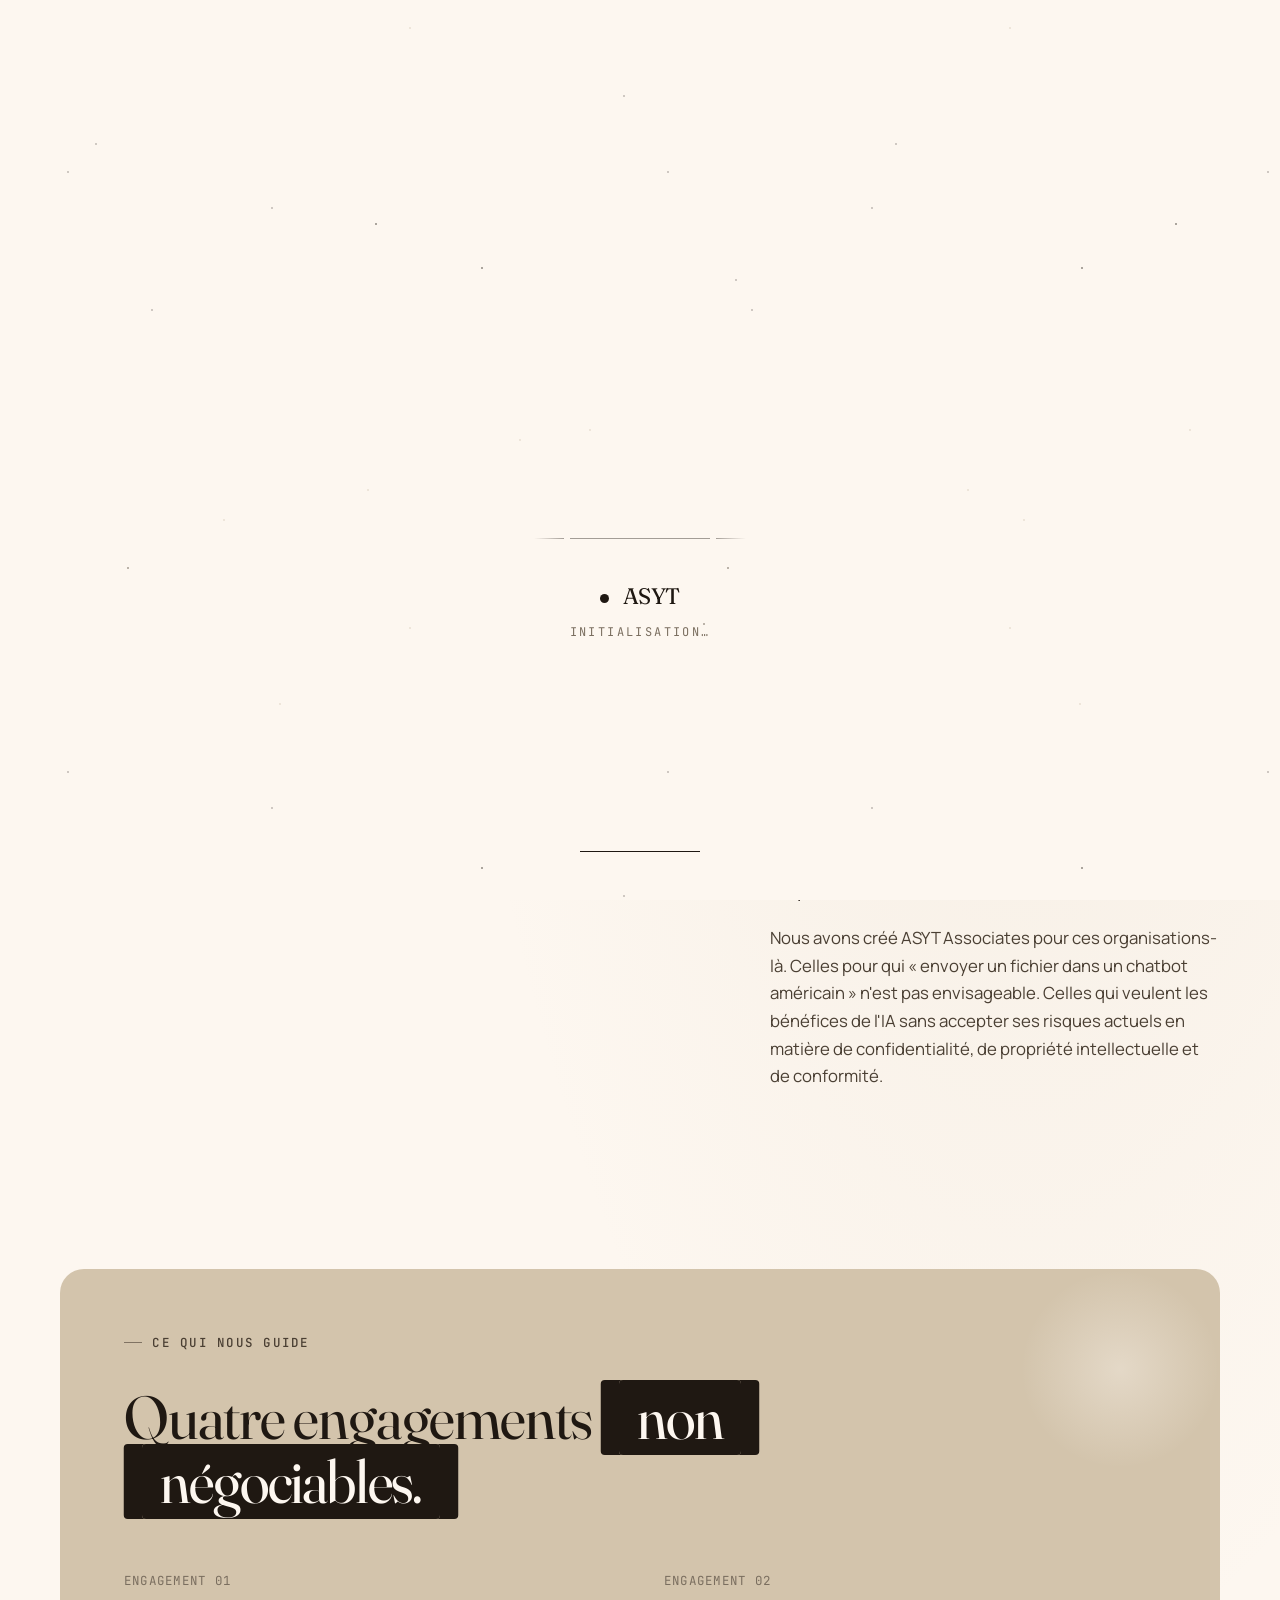
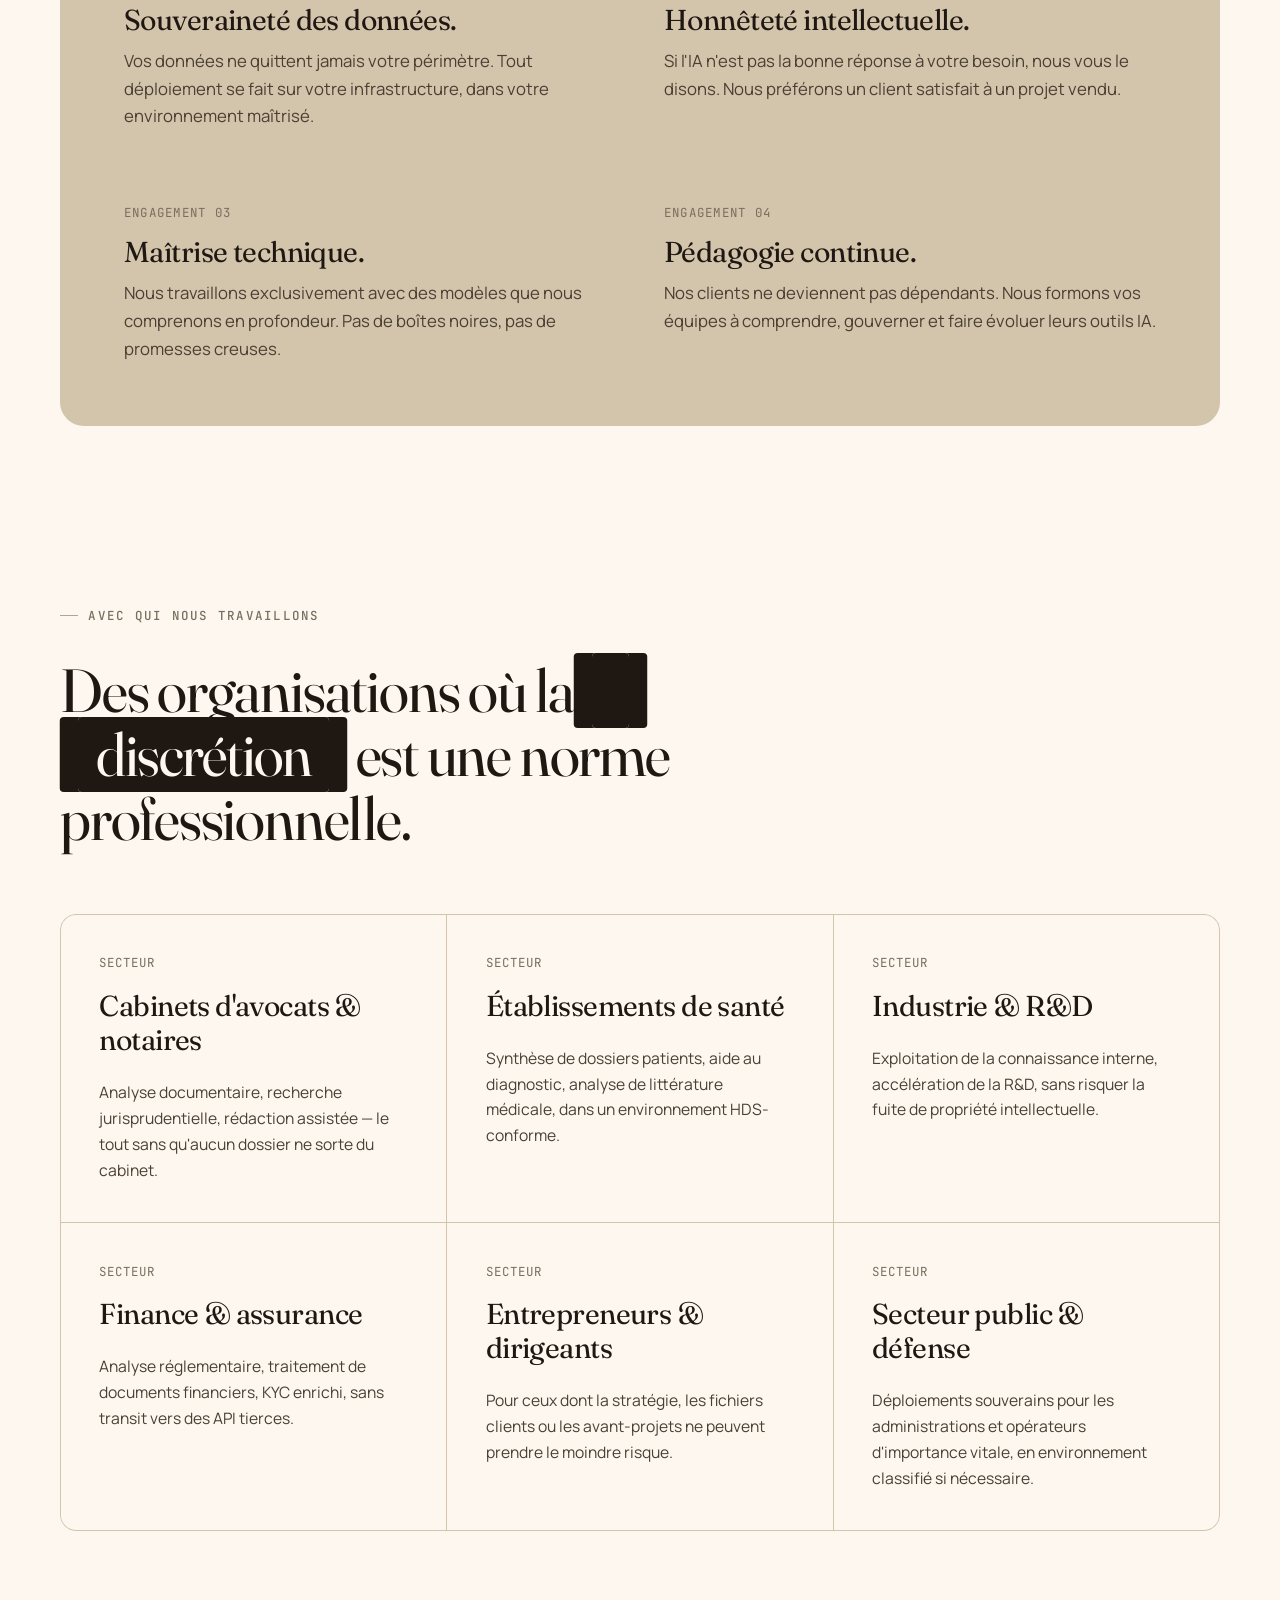
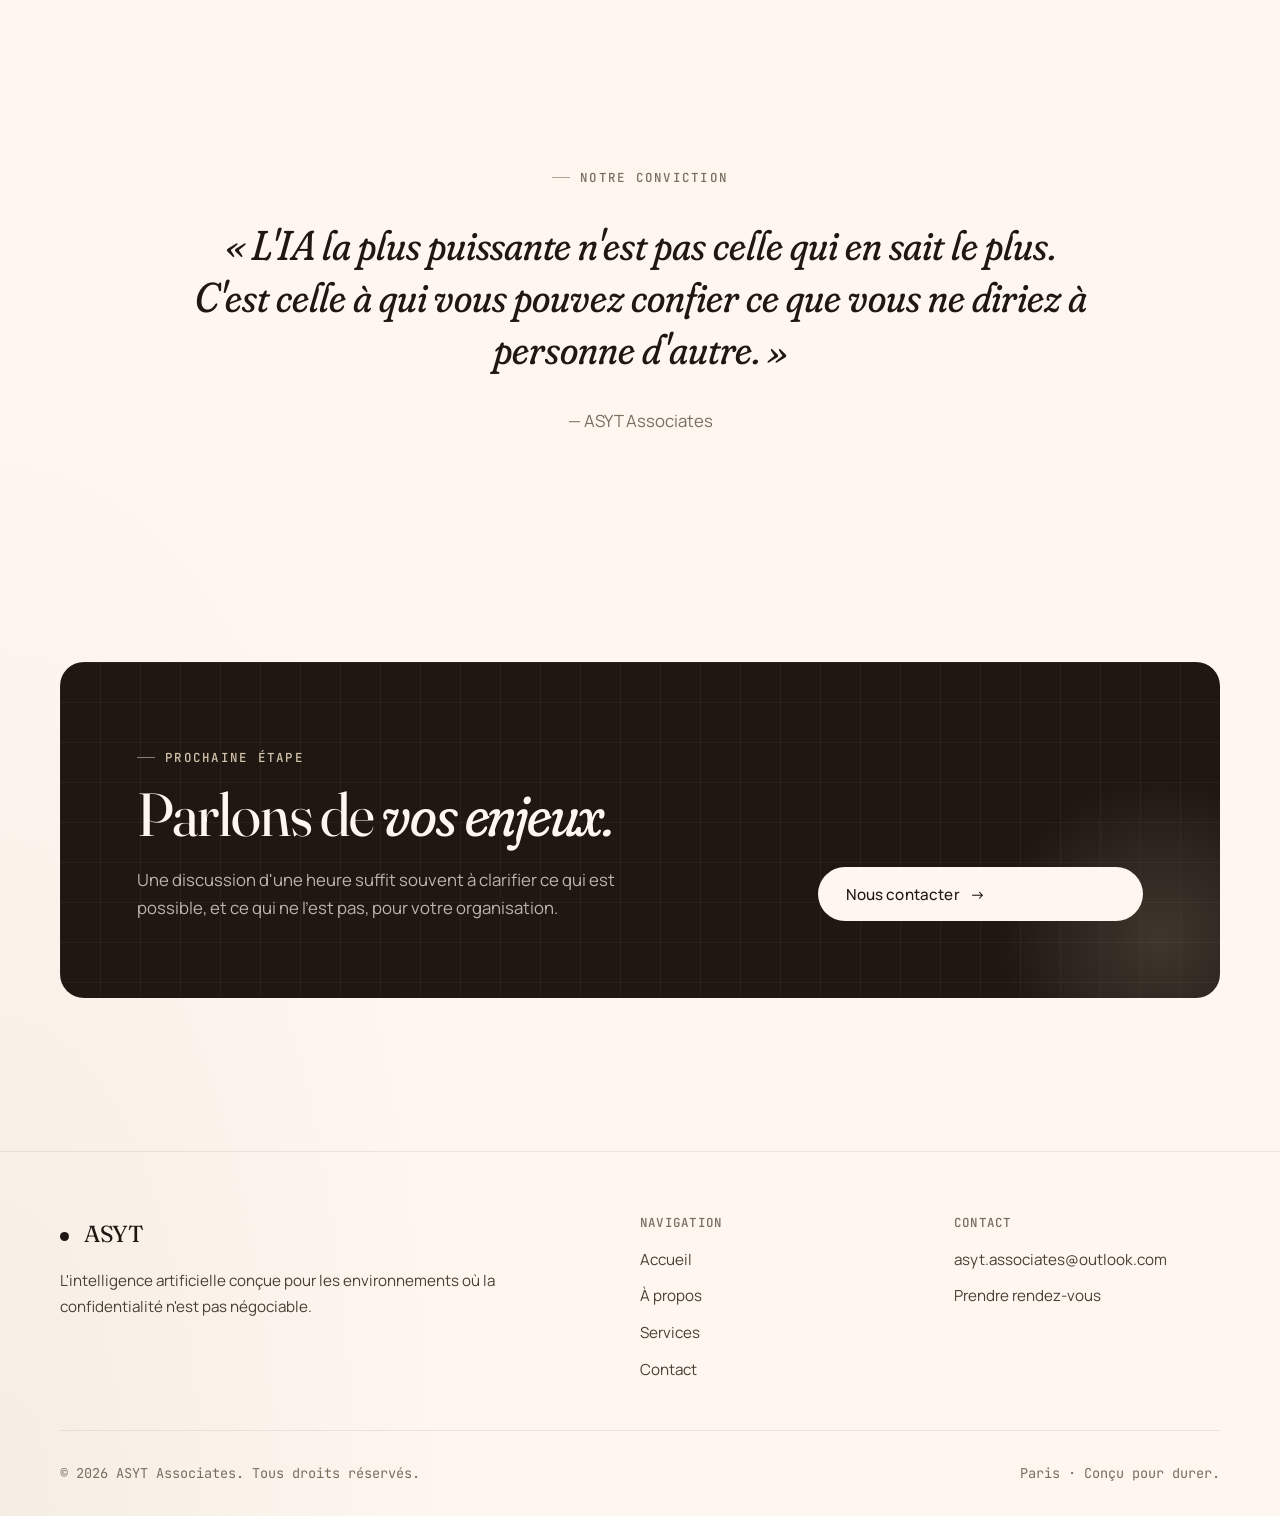
==== commit 190b36df: "Branding nav simplifié : ASYT seul dans le header et footer, Associates conservé dans le copyright" ====
--- a/a-propos.html
+++ b/a-propos.html
@@ -3,7 +3,7 @@
 <head>
 <meta charset="UTF-8">
 <meta name="viewport" content="width=device-width, initial-scale=1.0">
-<title>À propos — ASYT Associates</title>
+<title>À propos — ASYT</title>
 <meta name="description" content="ASYT Associates est un cabinet de conseil et d'ingénierie spécialisé dans le déploiement d'intelligences artificielles sécurisées pour les organisations sensibles.">
 <link rel="preconnect" href="https://fonts.googleapis.com">
 <link rel="preconnect" href="https://fonts.gstatic.com" crossorigin>
@@ -45,7 +45,7 @@
   </div>
   <div class="preloader-text">
     <div class="brand">
-      <span style="display:inline-block; width:9px; height:9px; border-radius:50%; background:#1F1812; margin-right:8px; transform:translateY(-1px);"></span>ASYT <span class="italic">Associates</span>
+      <span style="display:inline-block; width:9px; height:9px; border-radius:50%; background:#1F1812; margin-right:8px; transform:translateY(-1px);"></span>ASYT
     </div>
     <div class="tagline">Initialisation…</div>
   </div>
@@ -96,7 +96,7 @@
 <header class="site-header">
   <div class="container">
     <a href="index.html" class="logo">
-      <span class="mark"></span>ASYT <span class="associates">Associates</span>
+      <span class="mark"></span>ASYT
     </a>
     <nav class="nav" id="primary-nav">
       <a href="index.html">Accueil</a>
@@ -255,7 +255,7 @@
     <div class="footer-grid">
       <div class="footer-brand">
         <div class="logo">
-          <span class="mark"></span>ASYT <span class="associates">Associates</span>
+          <span class="mark"></span>ASYT
         </div>
         <p>L'intelligence artificielle conçue pour les environnements où la confidentialité n'est pas négociable.</p>
       </div>
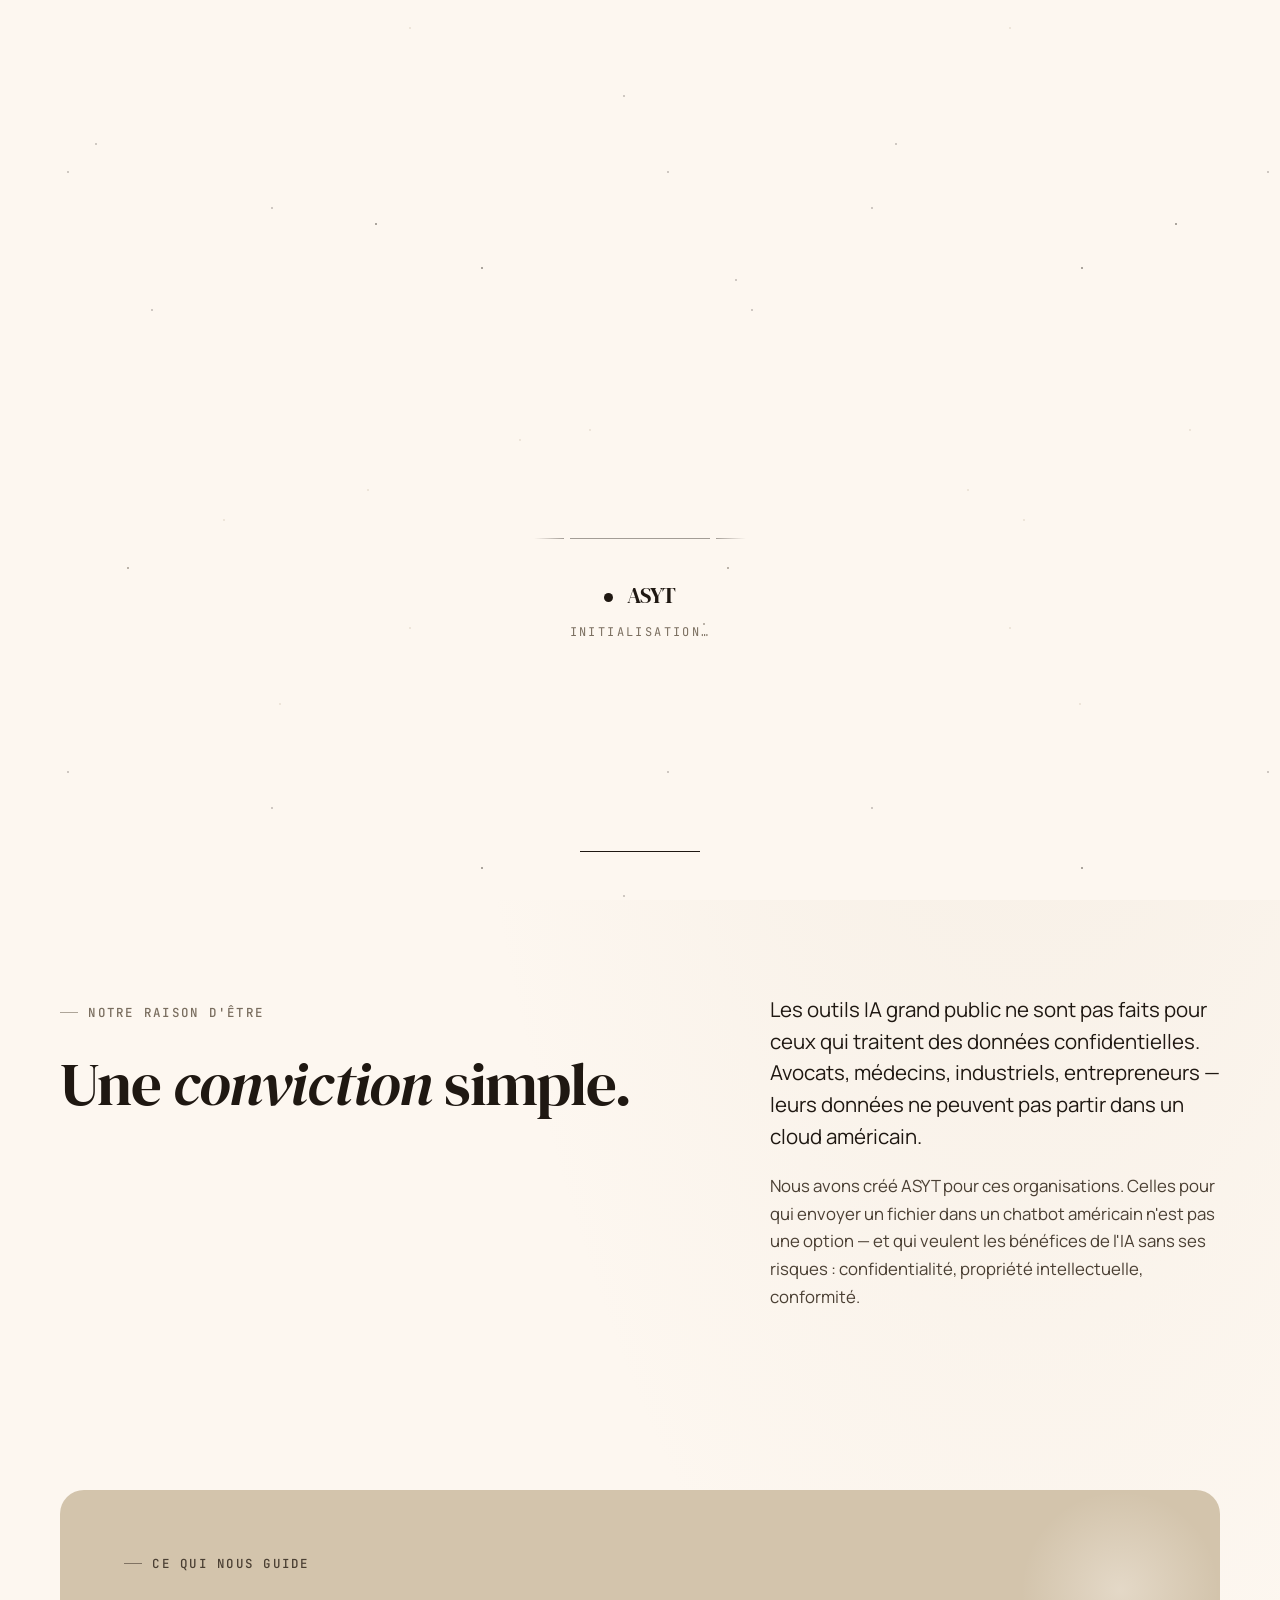
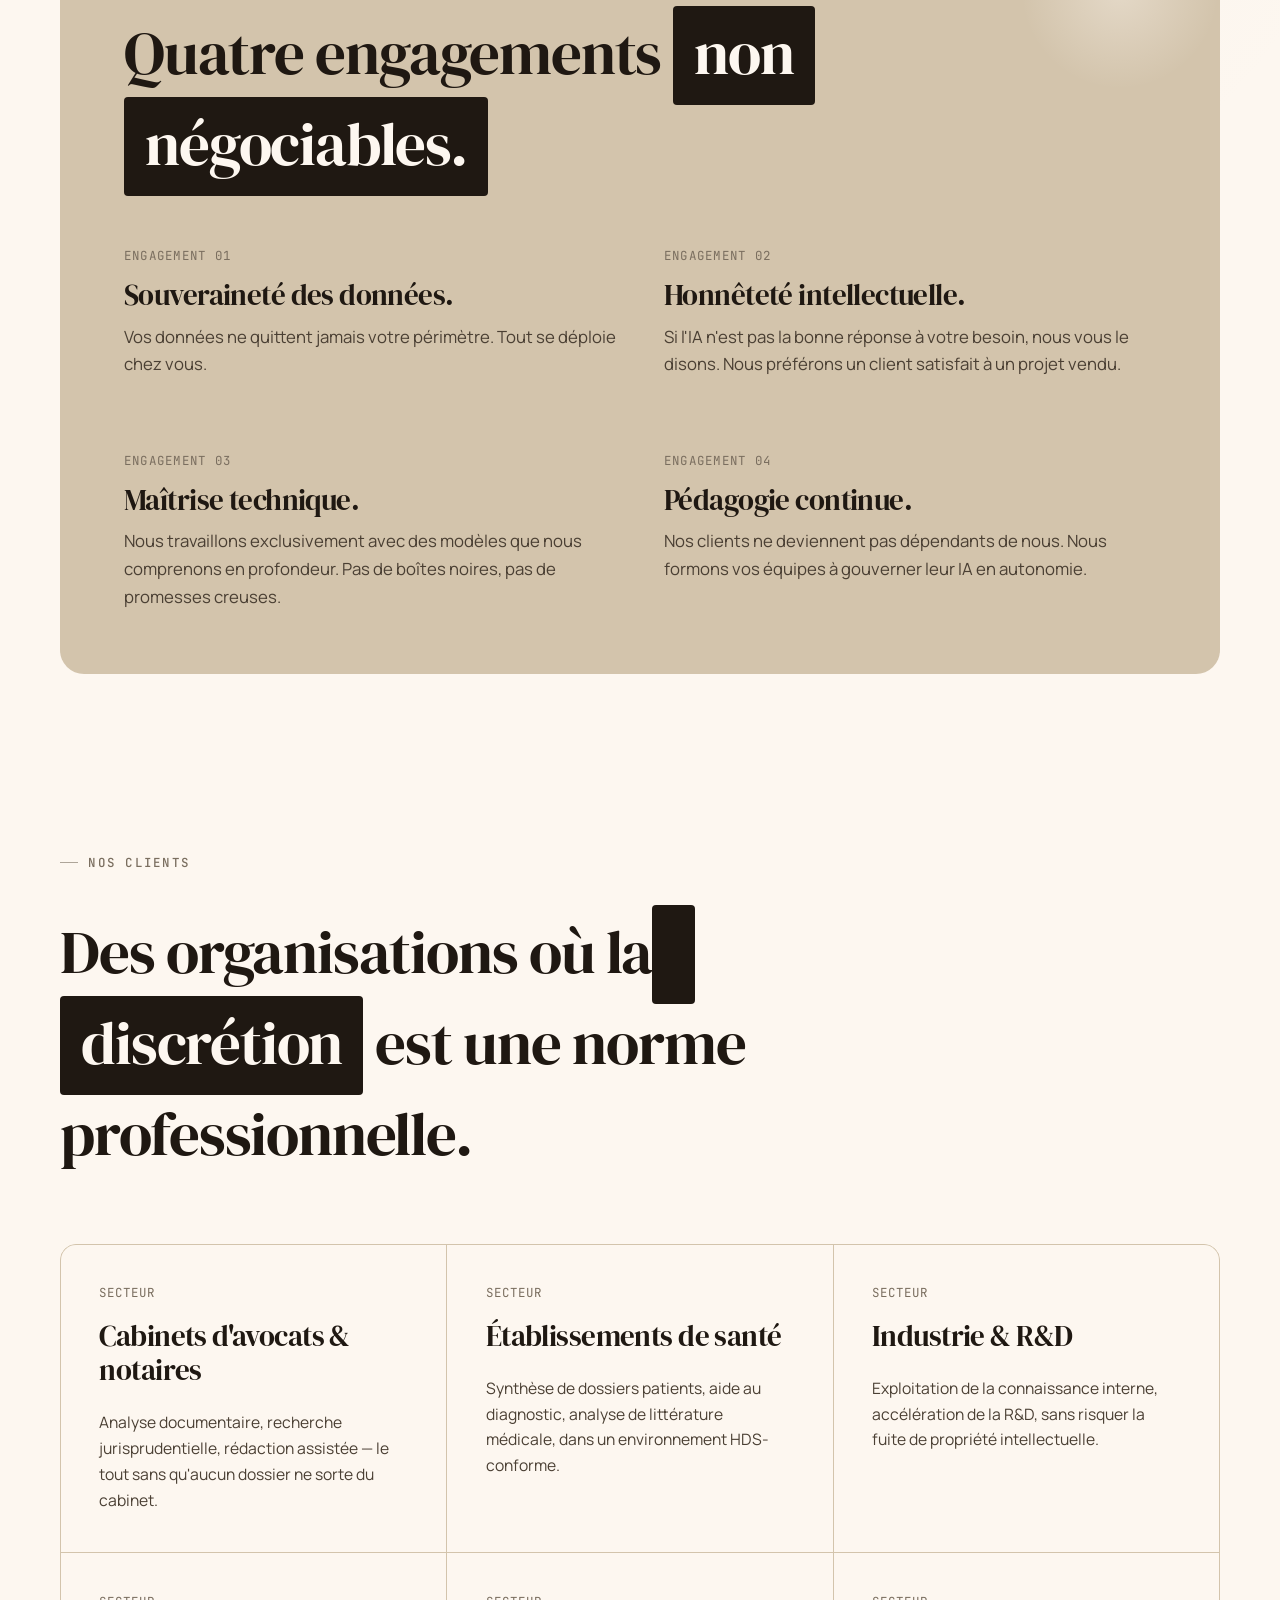
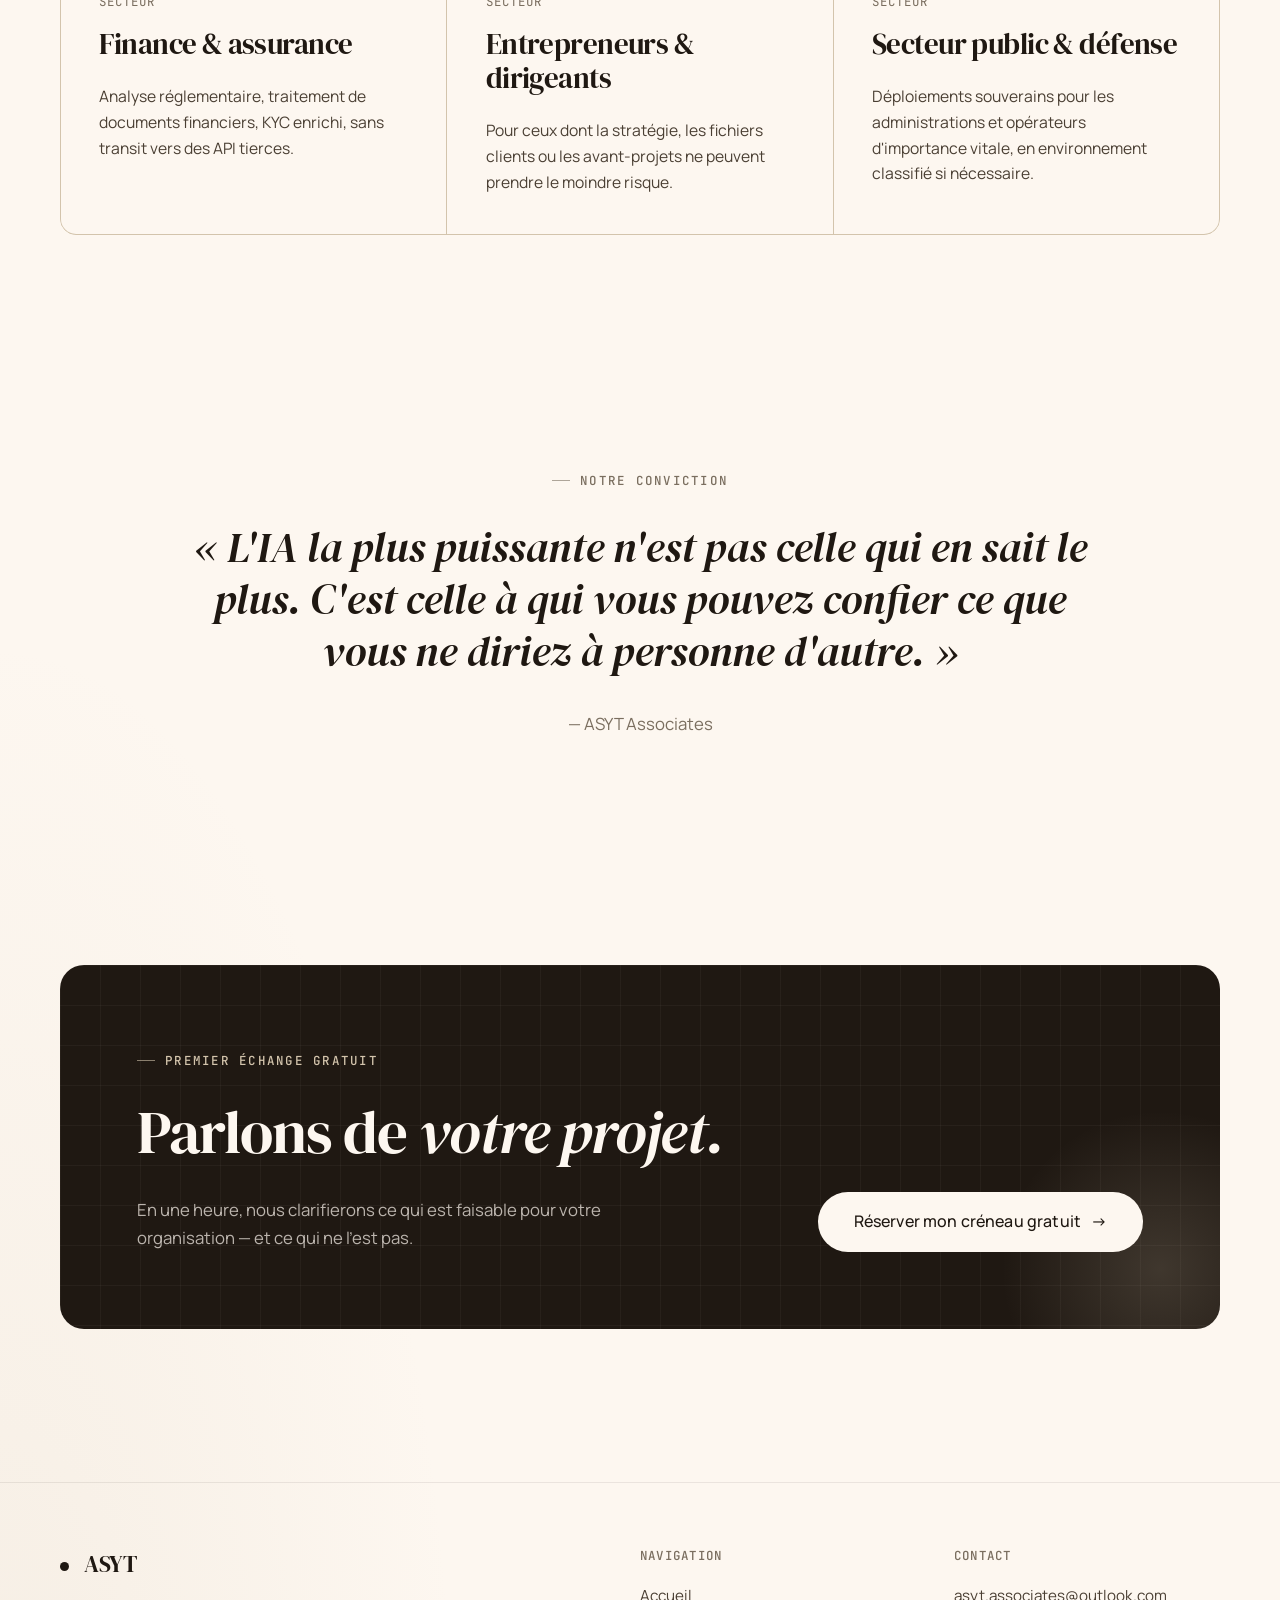
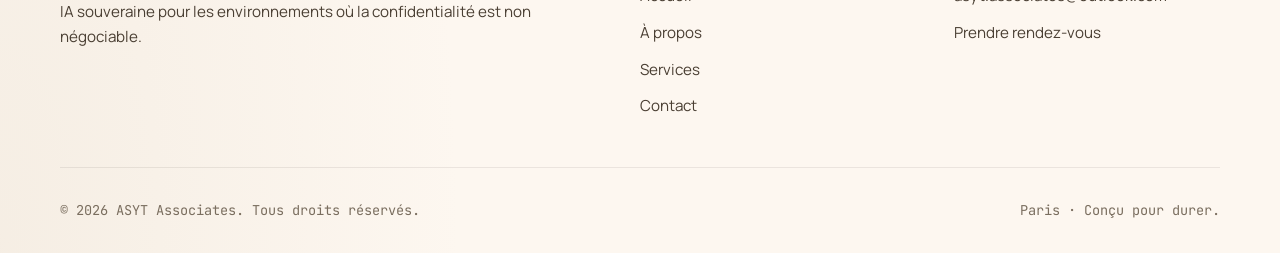
==== commit 762534c5: "Snapshot de récupération : textes raccourcis, accordéon services, FAQ, ajustements styles" ====
--- a/a-propos.html
+++ b/a-propos.html
@@ -121,8 +121,8 @@
   <section class="page-hero">
     <div class="container">
       <span class="eyebrow rise rise-1">À propos</span>
-      <h1 class="rise rise-2">Bâtir l'IA <span class="italic">là où la <span class="highlight">confiance</span></span> est la première exigence.</h1>
-      <p class="lead rise rise-3">Nous sommes un cabinet d'ingénierie et de conseil dédié à un seul sujet : permettre à des organisations qui manipulent des données sensibles d'utiliser l'intelligence artificielle sans renoncer à leur souveraineté.</p>
+      <h1 class="rise rise-2">L'IA <span class="italic">pour ceux</span> qui ne peuvent pas se permettre une <span class="highlight">fuite.</span></h1>
+      <p class="lead rise rise-3">Cabinet d'ingénierie IA spécialisé : nous déployons l'intelligence artificielle pour les organisations qui traitent des données sensibles — sans jamais les exposer.</p>
     </div>
   </section>
 
@@ -135,8 +135,8 @@
           <h2 style="margin-top: 1rem;">Une <span class="italic">conviction</span> simple.</h2>
         </div>
         <div>
-          <p class="lead" style="margin-bottom: 1.2rem;">Les outils d'IA grand public ont changé le monde. Mais ils n'ont pas été pensés pour les avocats qui traitent des dossiers confidentiels, pour les médecins qui manipulent des données de santé, pour les industriels qui détiennent des brevets stratégiques, ni pour les entrepreneurs qui ne peuvent simplement pas se permettre une fuite.</p>
-          <p>Nous avons créé ASYT Associates pour ces organisations-là. Celles pour qui « envoyer un fichier dans un chatbot américain » n'est pas envisageable. Celles qui veulent les bénéfices de l'IA sans accepter ses risques actuels en matière de confidentialité, de propriété intellectuelle et de conformité.</p>
+          <p class="lead" style="margin-bottom: 1.2rem;">Les outils IA grand public ne sont pas faits pour ceux qui traitent des données confidentielles. Avocats, médecins, industriels, entrepreneurs — leurs données ne peuvent pas partir dans un cloud américain.</p>
+          <p>Nous avons créé ASYT pour ces organisations. Celles pour qui envoyer un fichier dans un chatbot américain n'est pas une option — et qui veulent les bénéfices de l'IA sans ses risques : confidentialité, propriété intellectuelle, conformité.</p>
         </div>
       </div>
     </div>
@@ -154,7 +154,7 @@
           <div class="value-item">
             <div class="num">ENGAGEMENT 01</div>
             <h3>Souveraineté des données.</h3>
-            <p>Vos données ne quittent jamais votre périmètre. Tout déploiement se fait sur votre infrastructure, dans votre environnement maîtrisé.</p>
+            <p>Vos données ne quittent jamais votre périmètre. Tout se déploie chez vous.</p>
           </div>
           <div class="value-item">
             <div class="num">ENGAGEMENT 02</div>
@@ -169,7 +169,7 @@
           <div class="value-item">
             <div class="num">ENGAGEMENT 04</div>
             <h3>Pédagogie continue.</h3>
-            <p>Nos clients ne deviennent pas dépendants. Nous formons vos équipes à comprendre, gouverner et faire évoluer leurs outils IA.</p>
+            <p>Nos clients ne deviennent pas dépendants de nous. Nous formons vos équipes à gouverner leur IA en autonomie.</p>
           </div>
         </div>
       </div>
@@ -180,7 +180,7 @@
   <section>
     <div class="container">
       <div class="section-head reveal">
-        <span class="eyebrow">Avec qui nous travaillons</span>
+        <span class="eyebrow">Nos clients</span>
         <h2>Des organisations où la <span class="highlight italic">discrétion</span> est une norme professionnelle.</h2>
       </div>
       <div class="services-grid reveal">
@@ -236,12 +236,12 @@
     <div class="container">
       <div class="cta-block reveal">
         <div>
-          <span class="eyebrow">Prochaine étape</span>
-          <h2 style="margin-top: 1rem;">Parlons de <span class="italic">vos enjeux.</span></h2>
-          <p style="margin-top: 1.2rem; max-width: 50ch;">Une discussion d'une heure suffit souvent à clarifier ce qui est possible, et ce qui ne l'est pas, pour votre organisation.</p>
-        </div>
-        <a href="contact.html" class="btn btn-primary">
-          Nous contacter
+          <span class="eyebrow">Premier échange gratuit</span>
+          <h2 style="margin-top: 1rem;">Parlons de <span class="italic">votre projet.</span></h2>
+          <p style="margin-top: 1.2rem; max-width: 50ch;">En une heure, nous clarifierons ce qui est faisable pour votre organisation — et ce qui ne l'est pas.</p>
+        </div>
+        <a href="https://calendly.com/asyt-associates/new-meeting" target="_blank" rel="noopener" class="btn btn-primary">
+          Réserver mon créneau gratuit
           <span class="arrow">→</span>
         </a>
       </div>
@@ -257,7 +257,7 @@
         <div class="logo">
           <span class="mark"></span>ASYT
         </div>
-        <p>L'intelligence artificielle conçue pour les environnements où la confidentialité n'est pas négociable.</p>
+        <p>IA souveraine pour les environnements où la confidentialité est non négociable.</p>
       </div>
       <div class="footer-col">
         <h5>Navigation</h5>
--- a/styles.css
+++ b/styles.css
@@ -3,7 +3,7 @@
    Palette : crème (#FDF7F0) + beige chaud (#D3C4AC)
    ========================================================= */
 
-@import url('https://fonts.googleapis.com/css2?family=Fraunces:ital,opsz,wght@0,9..144,300..800;1,9..144,300..800&family=Manrope:wght@300;400;500;600;700&family=JetBrains+Mono:wght@400;500&display=swap');
+@import url('https://fonts.googleapis.com/css2?family=DM+Serif+Display:ital@0;1&family=Manrope:wght@300;400;500;600;700&family=JetBrains+Mono:wght@400;500&display=swap');
 
 :root {
   --cream: #FDF7F0;
@@ -15,7 +15,7 @@
   --ink-muted: #7A6E5F;
   --line: #D3C4AC;
   --line-soft: rgba(31, 24, 18, 0.08);
-  --serif: 'Fraunces', 'Times New Roman', serif;
+  --serif: 'DM Serif Display', 'Times New Roman', serif;
   --sans: 'Manrope', system-ui, -apple-system, sans-serif;
   --mono: 'JetBrains Mono', ui-monospace, monospace;
   --container: 1240px;
@@ -84,17 +84,16 @@
   font-family: var(--serif);
   font-weight: 400;
   letter-spacing: -0.02em;
-  line-height: 1.05;
-  color: var(--ink);
-}
-h1 { font-size: clamp(2.8rem, 7vw, 5.5rem); font-variation-settings: "opsz" 144, "SOFT" 50; }
-h2 { font-size: clamp(2.2rem, 5vw, 3.8rem); font-variation-settings: "opsz" 100; }
-h3 { font-size: clamp(1.4rem, 2.5vw, 1.8rem); font-variation-settings: "opsz" 36; line-height: 1.2; }
-h4 { font-size: 1.15rem; line-height: 1.3; font-variation-settings: "opsz" 24; }
+  line-height: 1.5;
+  color: var(--ink);
+}
+h1 { font-size: clamp(2.8rem, 7vw, 5.5rem); }
+h2 { font-size: clamp(2.2rem, 5vw, 3.8rem); }
+h3 { font-size: clamp(1.4rem, 2.5vw, 1.8rem); line-height: 1.2; }
+h4 { font-size: 1.15rem; line-height: 1.3; }
 
 .italic {
   font-style: italic;
-  font-variation-settings: "opsz" 144, "SOFT" 100;
 }
 
 p, li, label, input, textarea, select, button, a {
@@ -119,17 +118,13 @@
 .highlight {
   background: var(--ink);
   color: var(--cream);
-  padding: 0 0.3em;
+  padding: 0.08em 0.35em 0.18em;
   border-radius: 4px;
   font-style: normal;
-  font-variation-settings: "opsz" 144;
   position: relative;
   box-decoration-break: clone;
   -webkit-box-decoration-break: clone;
-  box-shadow:
-    0.3em 0 0 var(--ink),
-    -0.3em 0 0 var(--ink);
-  margin: 0 0.3em;
+  display: inline;
   transition: transform var(--transition);
 }
 .highlight::before {
@@ -272,7 +267,6 @@
   font-style: italic;
   font-size: 0.95rem;
   color: var(--ink-muted);
-  font-variation-settings: "opsz" 144, "SOFT" 100;
 }
 
 .nav {
@@ -564,8 +558,7 @@
 .stat .num {
   font-family: var(--serif);
   font-size: clamp(2.5rem, 4vw, 3.4rem);
-  font-weight: 300;
-  font-variation-settings: "opsz" 144;
+  font-weight: 400;
   line-height: 1;
   color: var(--ink);
   margin-bottom: 0.6rem;
@@ -691,8 +684,23 @@
   font-family: var(--sans);
 }
 .cta-block .eyebrow { color: var(--beige); }
-.cta-block .btn-primary { background: var(--cream); color: var(--ink); }
-.cta-block .btn-primary:hover { background: var(--beige); }
+.cta-block .btn-primary {
+  background: var(--cream);
+  color: var(--ink);
+  padding: 1.1rem 2.2rem;
+  font-size: 1rem;
+}
+.cta-block .btn-primary:hover {
+  background: var(--beige);
+  transform: translateY(-2px) scale(1.02);
+  box-shadow: 0 6px 24px rgba(253, 247, 240, 0.15);
+}
+.contact-form .btn-primary {
+  padding: 1.1rem 2.2rem;
+  font-size: 1rem;
+}
+.hero-actions .btn-primary { font-size: 1rem; }
+.service-card .more { font-weight: 500; }
 .cta-block::after {
   content: '';
   position: absolute;
@@ -843,6 +851,50 @@
     font-size: 0.9rem;
   }
   .nav .lang-switch .lang { font-family: var(--mono); font-size: 0.9rem; }
+
+  /* Header dot mobile */
+  .logo .mark {
+    width: 7px;
+    height: 7px;
+  }
+  .logo .mark::after {
+    display: none;
+  }
+
+  /* Hero mobile */
+  .hero-side {
+    order: -1;
+    flex-direction: row;
+    justify-content: center;
+    gap: 0;
+  }
+  .hero-logo {
+    width: 120px;
+    margin: 0 auto;
+    align-self: center;
+    mix-blend-mode: multiply;
+    filter: none;
+    animation: none;
+  }
+  .hero-meta {
+    display: none;
+  }
+  .hero-actions {
+    flex-direction: column;
+  }
+  .hero-actions .btn {
+    width: 100%;
+    justify-content: center;
+  }
+
+  /* Page hero H1 mobile */
+  .page-hero h1 {
+    font-size: clamp(1.8rem, 6vw, 2.4rem);
+    line-height: 1.2;
+    max-width: none;
+    hyphens: auto;
+    overflow-wrap: break-word;
+  }
 }
 
 /* ---------- Page-spécifique : hero variants ---------- */
@@ -922,7 +974,6 @@
 .quote-block .quote-text {
   font-family: var(--serif);
   font-size: clamp(1.6rem, 3.5vw, 2.6rem);
-  font-variation-settings: 'opsz' 144, 'SOFT' 100;
   font-style: italic;
   line-height: 1.25;
   color: var(--ink);
@@ -1143,7 +1194,6 @@
   font-style: italic;
   font-size: 0.95rem;
   color: var(--ink-muted);
-  font-variation-settings: "opsz" 144, "SOFT" 100;
 }
 .preloader-text .tagline {
   font-family: var(--mono);
@@ -1211,6 +1261,73 @@
    FIN PRELOADER
    ========================================================= */
 
+/* ---------- Accordéon commun (services + FAQ) ---------- */
+.accordion-trigger {
+  display: flex;
+  align-items: center;
+  justify-content: space-between;
+  gap: 1rem;
+  width: 100%;
+  padding: 0.75rem 0;
+  text-align: left;
+  border-top: 1px solid var(--line-soft);
+  font-family: var(--mono);
+  font-size: 0.78rem;
+  letter-spacing: 0.08em;
+  color: var(--ink-muted);
+  transition: color var(--transition);
+}
+.accordion-trigger:hover { color: var(--ink); }
+.accordion-trigger:focus-visible {
+  outline: 2px solid var(--ink);
+  outline-offset: 3px;
+  border-radius: 2px;
+}
+
+.accordion-icon {
+  width: 9px;
+  height: 9px;
+  border-right: 1.5px solid currentColor;
+  border-bottom: 1.5px solid currentColor;
+  transform: rotate(45deg);
+  transition: transform var(--transition);
+  flex-shrink: 0;
+}
+.accordion-trigger[aria-expanded="true"] .accordion-icon {
+  transform: rotate(-135deg);
+}
+
+.accordion-panel {
+  display: grid;
+  grid-template-rows: 0fr;
+  transition: grid-template-rows var(--transition-slow);
+}
+.accordion-panel.is-open { grid-template-rows: 1fr; }
+.accordion-inner { overflow: hidden; min-height: 0; }
+.accordion-inner ul { padding: 0.5rem 0 1.2rem; }
+.accordion-inner p {
+  padding-bottom: 1.2rem;
+  color: var(--ink-soft);
+  font-size: 0.97rem;
+  line-height: 1.65;
+}
+
+/* FAQ — trigger plus lisible */
+.accordion-trigger--faq {
+  padding: 1.2rem 0;
+  font-family: var(--sans);
+  font-size: 1rem;
+  font-weight: 500;
+  letter-spacing: 0;
+  color: var(--ink);
+  border-top: 1px solid var(--line);
+}
+.faq-list .accordion-item:last-child { border-bottom: 1px solid var(--line); }
+
+@media (max-width: 760px) {
+  .accordion-trigger--faq { font-size: 0.95rem; gap: 0.75rem; }
+}
+
 /* ---------- Réduction des animations ---------- */
 @media (prefers-reduced-motion: reduce) {
   *, *::before, *::after {
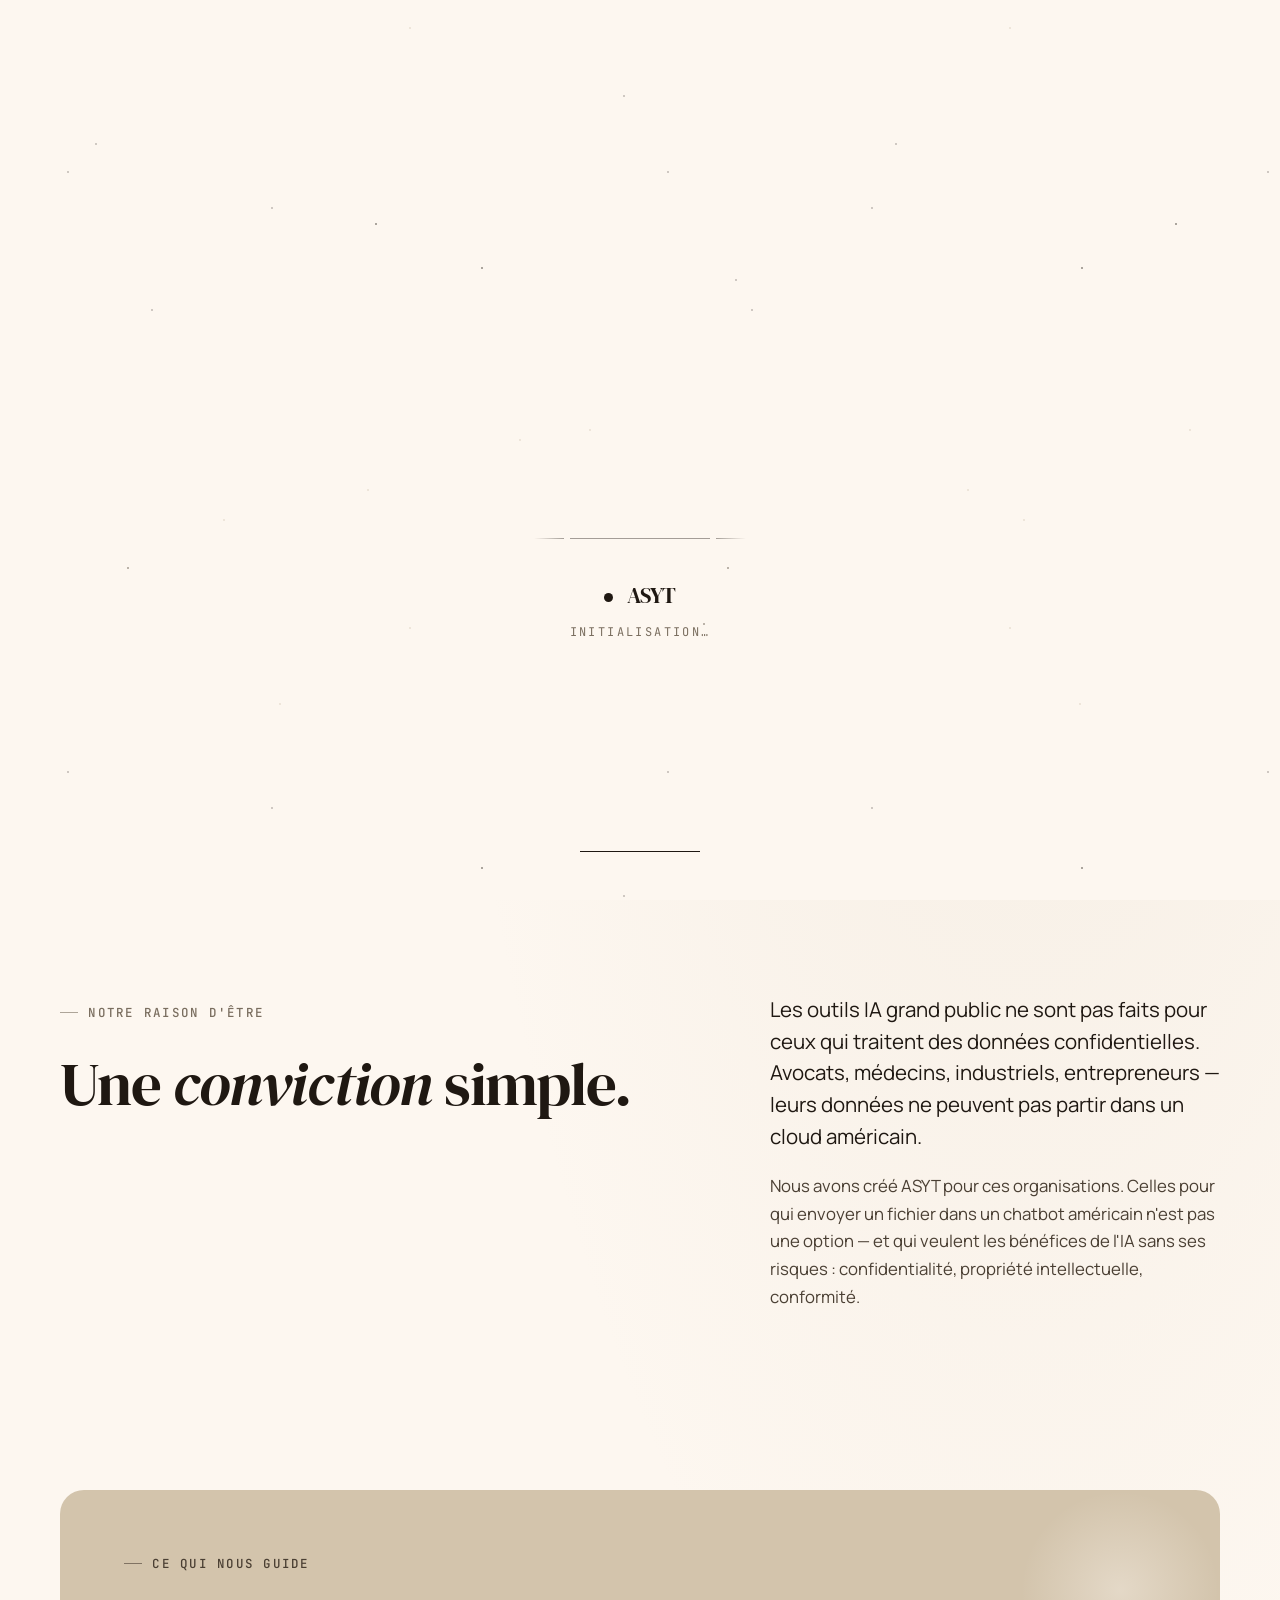
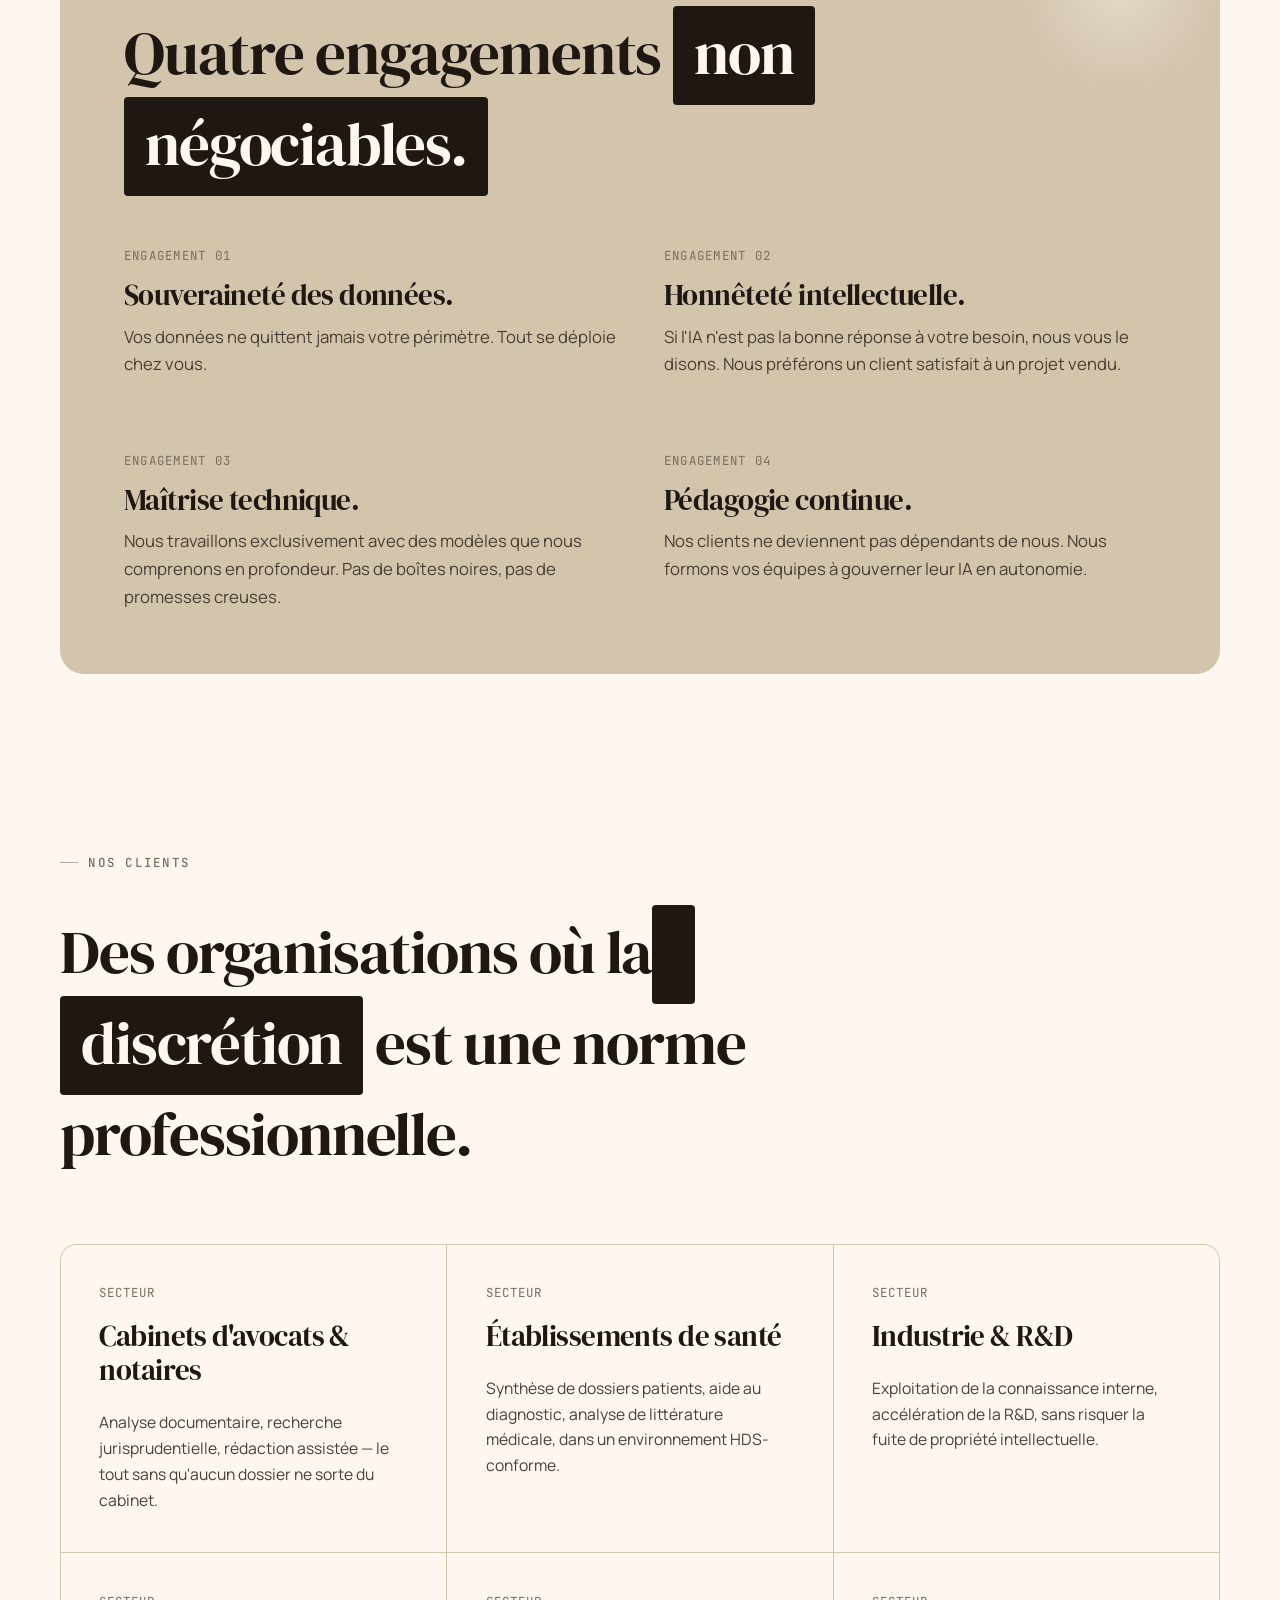
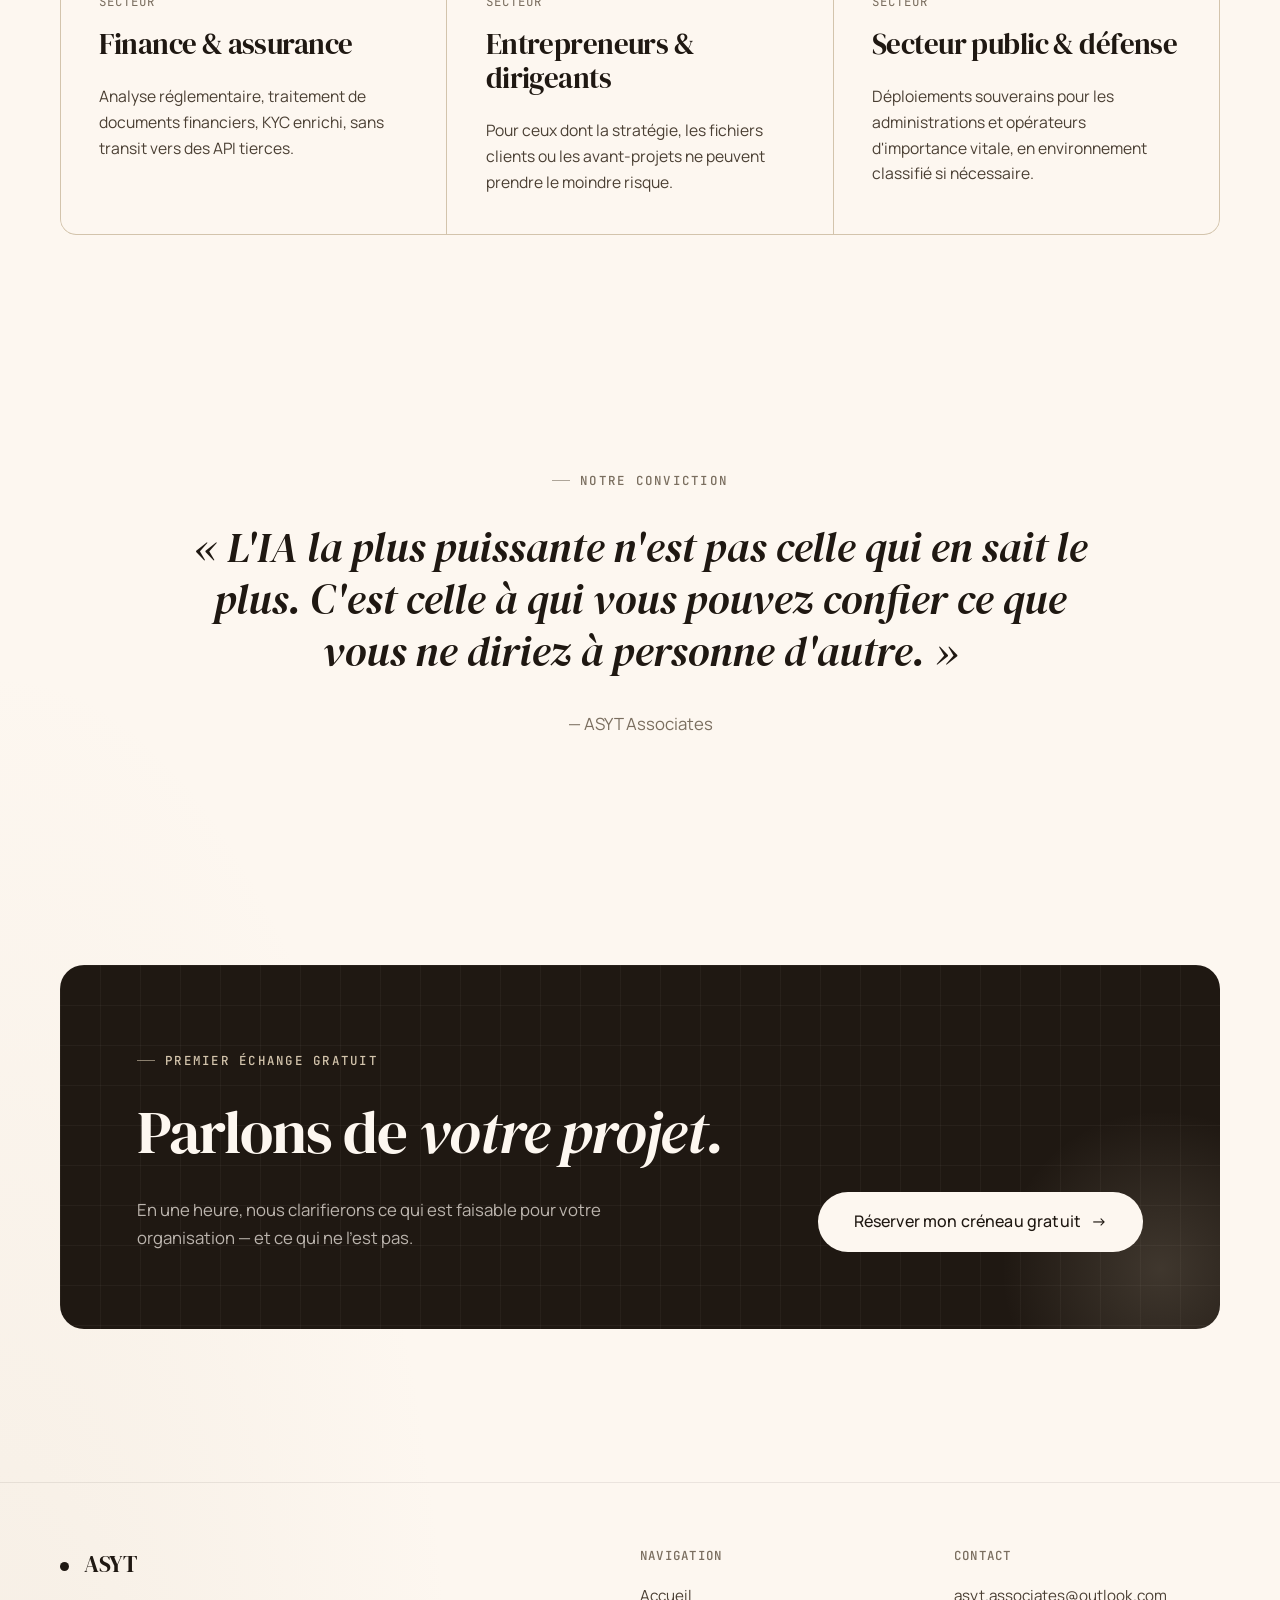
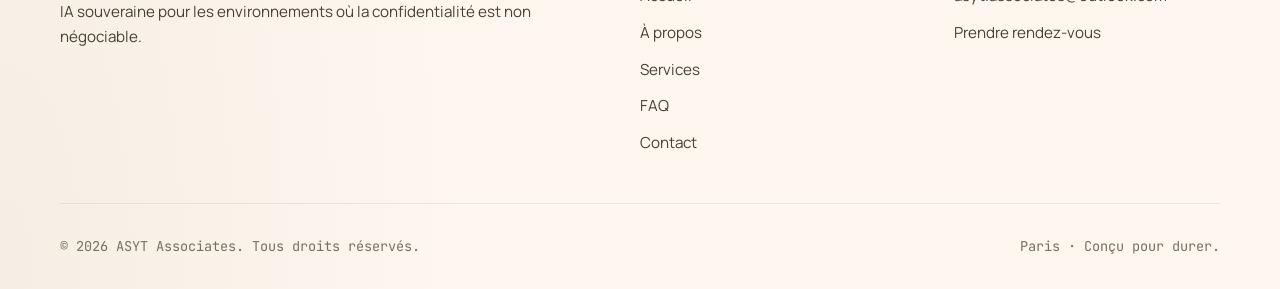
==== commit 2d64e7ab: "FAQ déplacée vers page dédiée + navigation mise à jour" ====
--- a/a-propos.html
+++ b/a-propos.html
@@ -102,6 +102,7 @@
       <a href="index.html">Accueil</a>
       <a href="a-propos.html" class="active">À propos</a>
       <a href="services.html">Services</a>
+      <a href="faq.html">FAQ</a>
       <a href="contact.html">Contact</a>
       <div class="lang-switch">
         <a href="a-propos.html" class="lang active">FR</a>
@@ -265,6 +266,7 @@
           <li><a href="index.html">Accueil</a></li>
           <li><a href="a-propos.html">À propos</a></li>
           <li><a href="services.html">Services</a></li>
+          <li><a href="faq.html">FAQ</a></li>
           <li><a href="contact.html">Contact</a></li>
         </ul>
       </div>
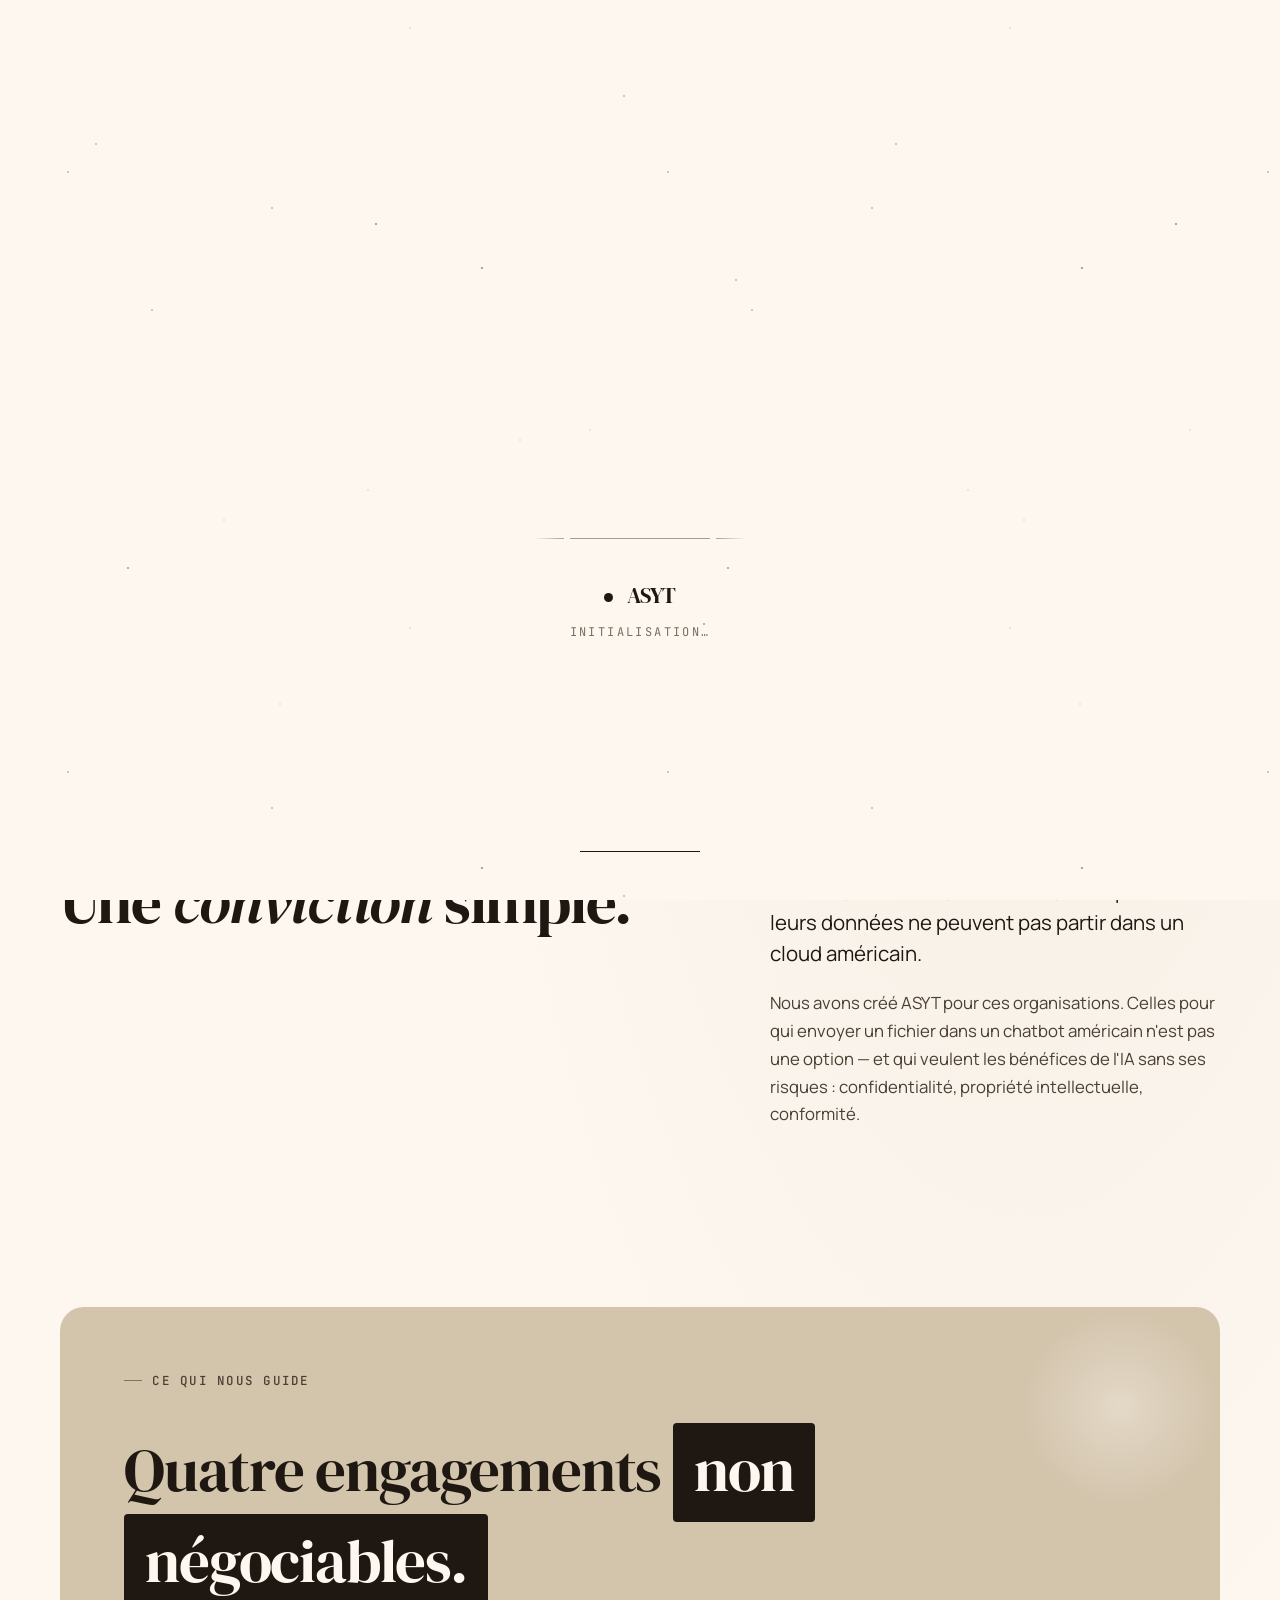
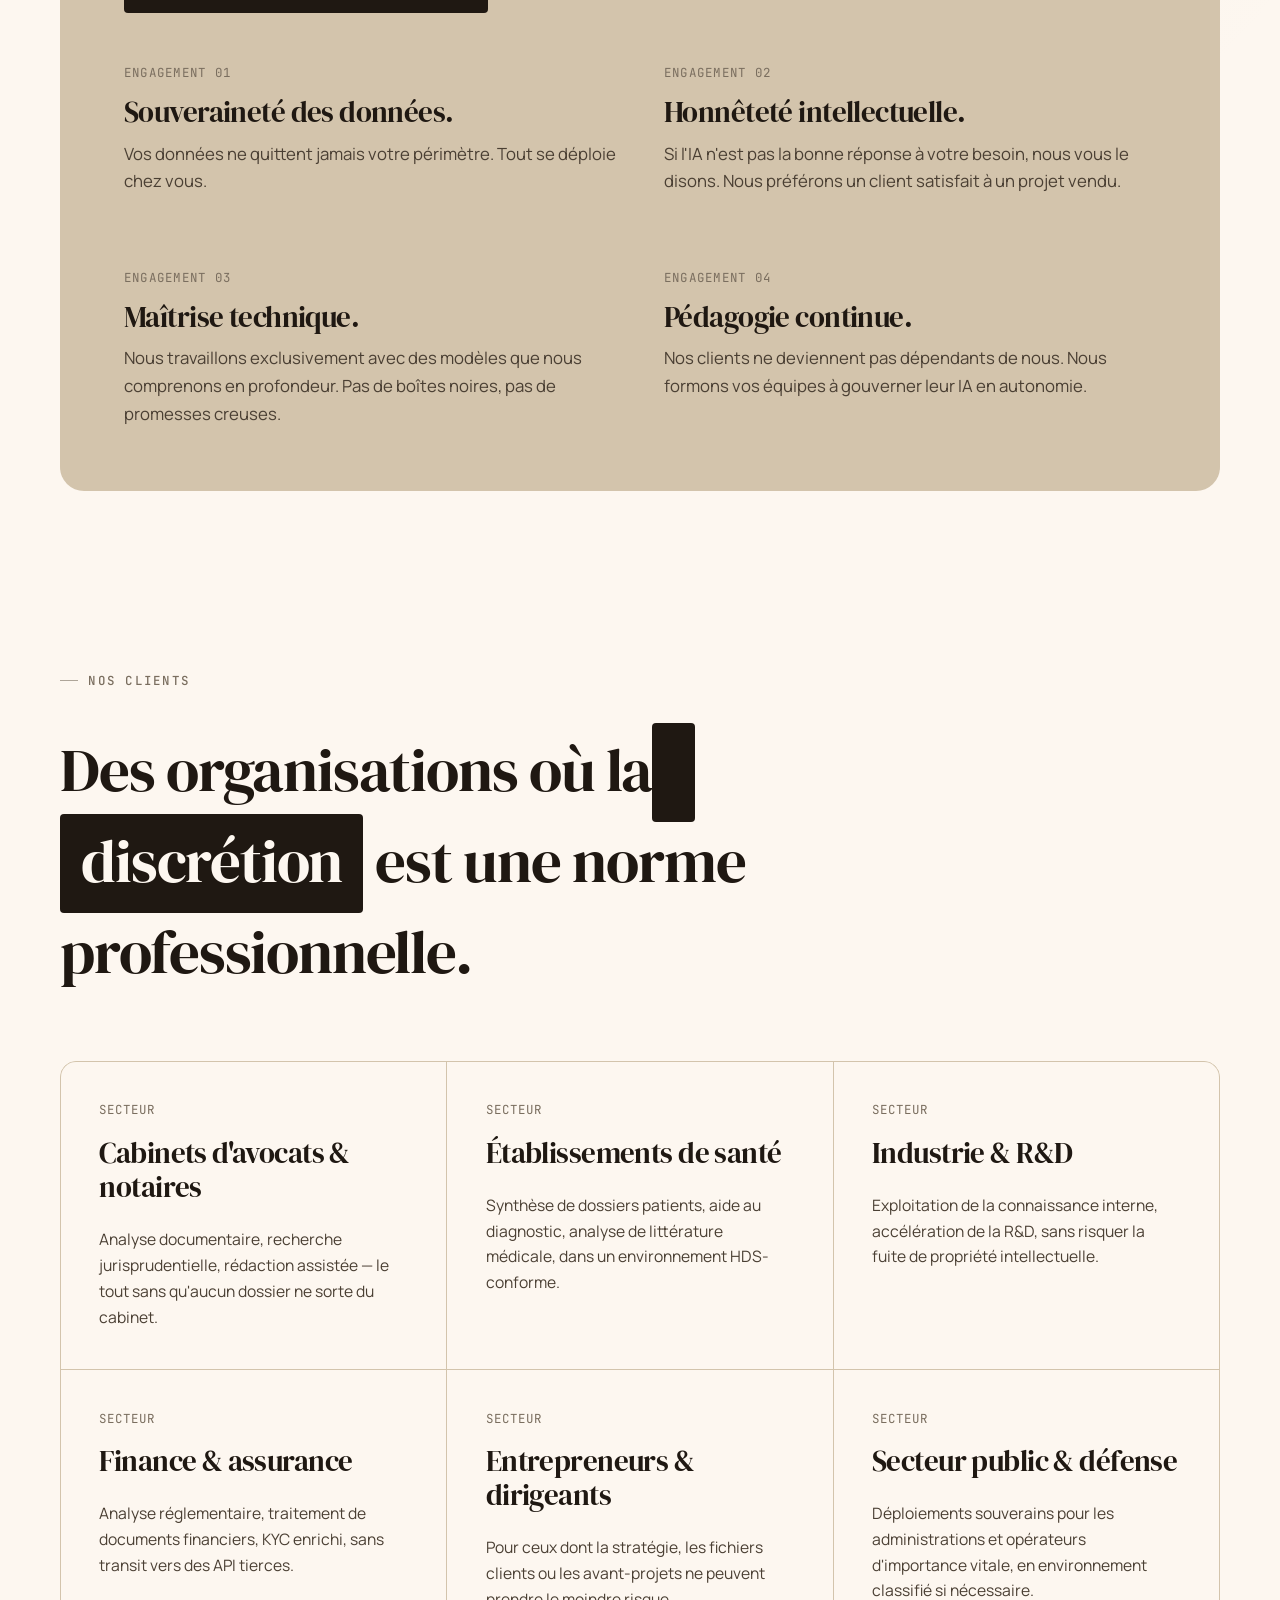
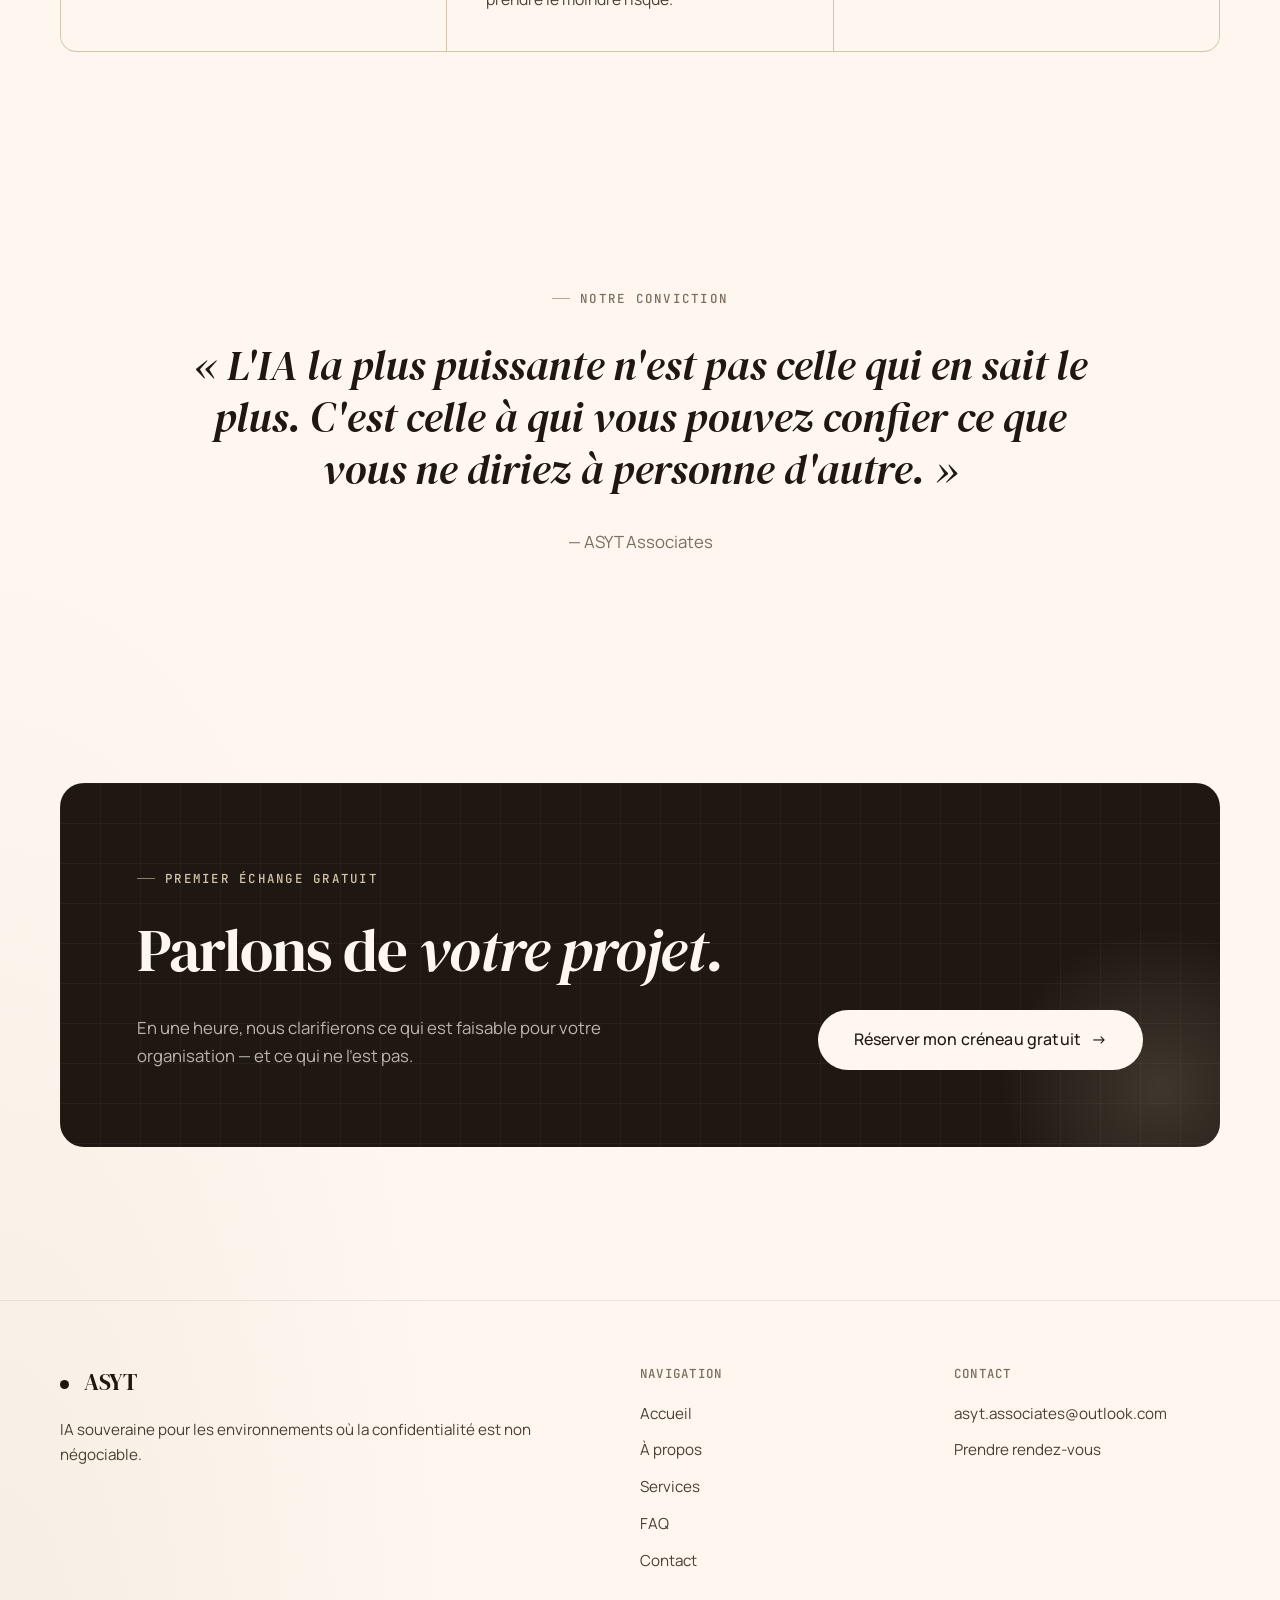
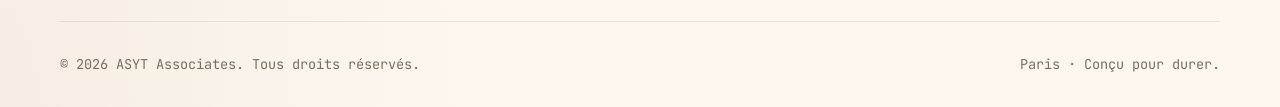
==== commit 418e8d9c: "Snapshot avant suppression globale des italiques (FR + EN)" ====
--- a/a-propos.html
+++ b/a-propos.html
@@ -61,7 +61,7 @@
   
   // Détecter si c'est la première visite ou une navigation interne
   var isFirstVisit = !sessionStorage.getItem('asyt-visited');
-  var totalDuration = isFirstVisit ? 3800 : 1800;
+  var totalDuration = isFirstVisit ? 3800 : 1100;
   
   // Marquer comme visité
   sessionStorage.setItem('asyt-visited', '1');
--- a/styles.css
+++ b/styles.css
@@ -87,7 +87,7 @@
   line-height: 1.5;
   color: var(--ink);
 }
-h1 { font-size: clamp(2.8rem, 7vw, 5.5rem); }
+h1 { font-size: clamp(2rem, 4.5vw, 3.8rem); }
 h2 { font-size: clamp(2.2rem, 5vw, 3.8rem); }
 h3 { font-size: clamp(1.4rem, 2.5vw, 1.8rem); line-height: 1.2; }
 h4 { font-size: 1.15rem; line-height: 1.3; }
@@ -131,16 +131,17 @@
   content: '';
   position: absolute;
   inset: 0;
-  background: linear-gradient(110deg, transparent 30%, rgba(253, 247, 240, 0.15) 50%, transparent 70%);
-  transform: translateX(-100%);
+  background: linear-gradient(110deg, transparent 0%, rgba(253, 247, 240, 0.18) 50%, transparent 100%) no-repeat;
+  background-size: 60% 100%;
+  background-position: -200% 0;
   animation: shine 6s ease-in-out infinite;
   animation-delay: 1.5s;
   pointer-events: none;
   border-radius: 4px;
 }
 @keyframes shine {
-  0%, 100% { transform: translateX(-100%); }
-  20%, 80% { transform: translateX(200%); }
+  0%, 100% { background-position: -200% 0; }
+  20%, 80% { background-position: 300% 0; }
 }
 
 .eyebrow {
@@ -345,7 +346,7 @@
   gap: 2.5rem;
 }
 .hero-logo {
-  width: clamp(180px, 22vw, 260px);
+  width: clamp(240px, 30vw, 360px);
   height: auto;
   align-self: flex-start;
   animation: float 6s ease-in-out infinite;
@@ -393,6 +394,105 @@
   gap: 0.8rem;
   flex-wrap: wrap;
   margin-top: 2.2rem;
+}
+
+/* ---------- Interface produit — effet géométrique ---------- */
+.product-hero {
+  position: relative;
+  overflow: hidden;
+  padding: clamp(3rem, 6vw, 5rem) 0 clamp(3.5rem, 7vw, 6rem);
+}
+.product-backdrop {
+  position: absolute;
+  inset: 0;
+  z-index: 0;
+  background:
+    radial-gradient(ellipse 55% 70% at 50% 55%,
+      var(--cream) 0%, transparent 70%),
+    linear-gradient(90deg,
+      rgba(211, 196, 172, 0.5) 0%,
+      rgba(229, 219, 200, 0.3) 12%,
+      transparent 30%,
+      transparent 70%,
+      rgba(229, 219, 200, 0.3) 88%,
+      rgba(211, 196, 172, 0.5) 100%),
+    repeating-linear-gradient(90deg,
+      transparent 0px, transparent 79px,
+      rgba(31, 24, 18, 0.035) 79px, rgba(31, 24, 18, 0.035) 80px),
+    repeating-linear-gradient(0deg,
+      transparent 0px, transparent 39px,
+      rgba(31, 24, 18, 0.025) 39px, rgba(31, 24, 18, 0.025) 40px);
+}
+.product-backdrop::after {
+  content: '';
+  position: absolute;
+  inset: -40% -30%;
+  background: repeating-linear-gradient(90deg,
+    transparent 0px, transparent 56px,
+    rgba(211, 196, 172, 0.18) 56px, rgba(211, 196, 172, 0.18) 58px);
+  transform: perspective(900px) rotateX(22deg);
+  transform-origin: 50% 100%;
+  pointer-events: none;
+}
+.product-showcase {
+  position: relative;
+  z-index: 1;
+  display: flex;
+  flex-direction: column;
+  align-items: center;
+  gap: 1.4rem;
+  text-align: center;
+}
+.product-heading {
+  font-size: clamp(1.5rem, 2.5vw, 2rem);
+  max-width: 28ch;
+  line-height: 1.25;
+}
+.product-stage {
+  width: 100%;
+  max-width: 880px;
+}
+.product-img-frame {
+  border-radius: 10px;
+  border: 1px solid var(--line);
+  overflow: hidden;
+  box-shadow:
+    0 0 0 1px rgba(31, 24, 18, 0.04),
+    0 8px 24px rgba(31, 24, 18, 0.08),
+    0 24px 64px rgba(31, 24, 18, 0.12);
+}
+.product-img-frame img { width: 100%; height: auto; display: block; }
+.product-tagline {
+  font-family: var(--mono);
+  font-size: 0.75rem;
+  color: var(--ink-muted);
+  letter-spacing: 0.05em;
+}
+@media (max-width: 760px) {
+  .product-backdrop::after { display: none; }
+  .product-img-frame { border-radius: 6px; }
+  .product-showcase { gap: 1rem; }
+}
+
+/* ---------- Interface produit — figure simple (services.html) ---------- */
+.interface-figure {
+  margin-top: 2.5rem;
+  border-radius: 8px;
+  border: 1px solid var(--line);
+  overflow: hidden;
+  box-shadow: 0 8px 32px rgba(31, 24, 18, 0.08);
+}
+.interface-figure img { width: 100%; height: auto; display: block; }
+.interface-figure figcaption {
+  font-family: var(--mono);
+  font-size: 0.75rem;
+  color: var(--ink-muted);
+  letter-spacing: 0.05em;
+  padding: 0.75rem 1rem;
+  border-top: 1px solid var(--line-soft);
+}
+@media (max-width: 760px) {
+  .interface-figure { border-radius: 6px; margin-top: 1.5rem; }
 }
 
 /* ---------- Sections ---------- */
@@ -869,7 +969,7 @@
     gap: 0;
   }
   .hero-logo {
-    width: 120px;
+    width: 160px;
     margin: 0 auto;
     align-self: center;
     mix-blend-mode: multiply;
@@ -889,12 +989,27 @@
 
   /* Page hero H1 mobile */
   .page-hero h1 {
-    font-size: clamp(1.8rem, 6vw, 2.4rem);
-    line-height: 1.2;
+    font-size: clamp(1.5rem, 5.5vw, 2.2rem);
+    line-height: 1.4;
     max-width: none;
     hyphens: auto;
     overflow-wrap: break-word;
   }
+
+  /* Typographie mobile */
+  h2 { font-size: clamp(1.3rem, 4.5vw, 2rem); line-height: 1.4; }
+
+  /* Hero H1 mobile */
+  .hero h1 { font-size: clamp(1.7rem, 4.5vw, 3.8rem); line-height: 1.4; overflow-wrap: break-word; hyphens: auto; }
+
+  /* CTA mobile */
+  .cta-block { padding: 2rem; border-radius: 16px; }
+
+  /* Formulaire mobile */
+  .contact-form .btn-primary { width: 100%; justify-content: center; }
+
+  /* Accordéon services mobile */
+  .accordion-trigger { padding: 1rem 0; }
 }
 
 /* ---------- Page-spécifique : hero variants ---------- */
@@ -904,6 +1019,11 @@
 .page-hero .eyebrow { margin-bottom: 1.2rem; }
 .page-hero h1 { max-width: 18ch; margin-bottom: 1.5rem; }
 .page-hero p.lead { max-width: 56ch; }
+
+@media (max-width: 760px) {
+  .page-hero h1 { max-width: 100%; }
+  .highlight { padding-left: 0.2em; padding-right: 0.2em; }
+}
 
 /* ---------- Service détaillé ---------- */
 .service-detailed {
@@ -1236,16 +1356,16 @@
   100% { transform: scaleX(1); }
 }
 
-/* Version accélérée pour les navigations entre pages (×2.1 plus rapide) */
-.preloader-fast .launch-craft { animation-duration: 1.5s; animation-delay: 0.2s; }
-.preloader-fast .launch-trail { animation-duration: 1.5s; animation-delay: 0.2s; }
-.preloader-fast .launch-platform { animation-delay: 0s, 0.5s; animation-duration: 400ms, 0.2s; }
-.preloader-fast .launch-shockwave { animation-delay: 0.6s; animation-duration: 0.7s; }
-.preloader-fast .preloader-text { animation-delay: 0.1s; animation-duration: 400ms; }
-.preloader-fast .preloader-text .tagline { animation-delay: 0.4s; animation-duration: 400ms; }
-.preloader-fast .preloader-progress::after { animation-duration: 1.7s; }
+/* Version accélérée pour les navigations entre pages */
+.preloader-fast .launch-craft { animation-duration: 0.9s; animation-delay: 0.1s; }
+.preloader-fast .launch-trail { animation-duration: 0.9s; animation-delay: 0.1s; }
+.preloader-fast .launch-platform { animation-delay: 0s, 0.3s; animation-duration: 250ms, 0.15s; }
+.preloader-fast .launch-shockwave { animation-delay: 0.3s; animation-duration: 0.5s; }
+.preloader-fast .preloader-text { animation-delay: 0.05s; animation-duration: 250ms; }
+.preloader-fast .preloader-text .tagline { animation-delay: 0.2s; animation-duration: 250ms; }
+.preloader-fast .preloader-progress::after { animation-duration: 1s; }
 .preloader-fast::before,
-.preloader-fast::after { animation-duration: 400ms, 6s; }
+.preloader-fast::after { animation-duration: 250ms, 6s; }
 
 /* Désactivation pour les utilisateurs sensibles */
 @media (prefers-reduced-motion: reduce) {
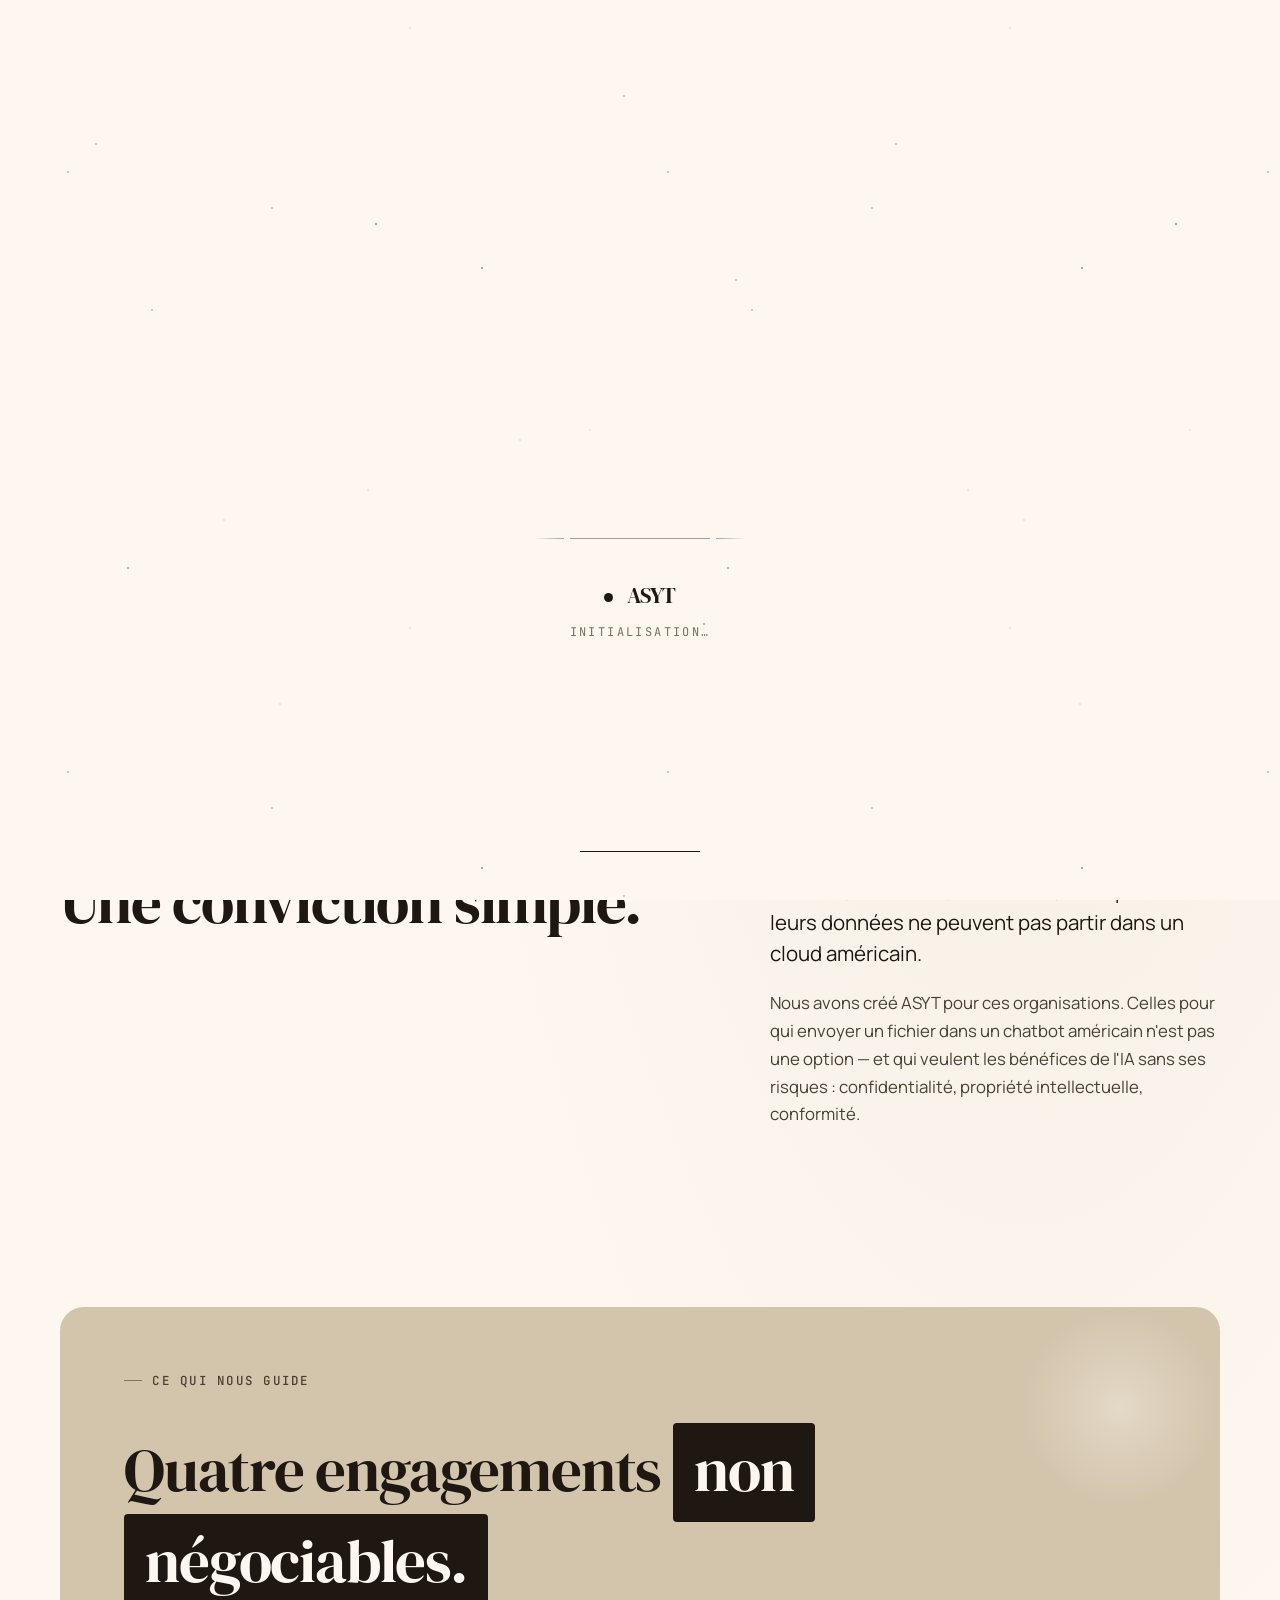
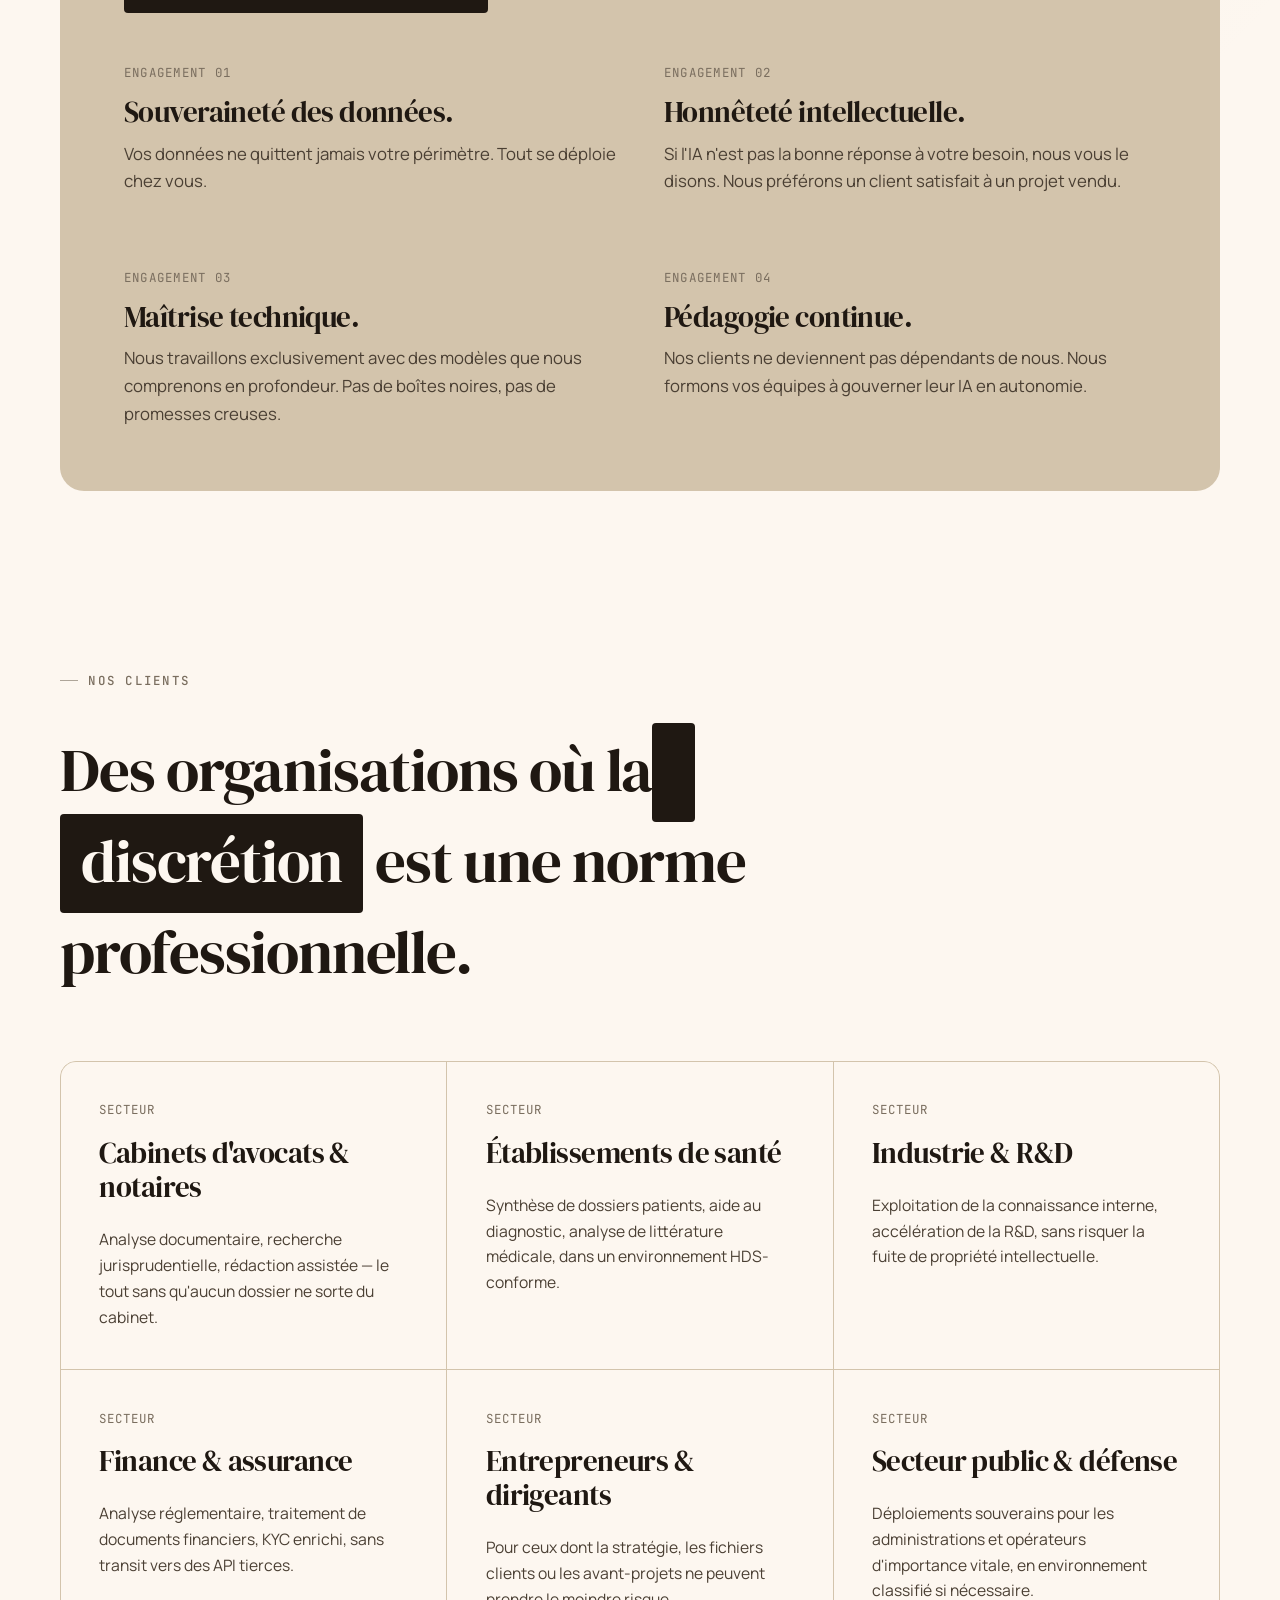
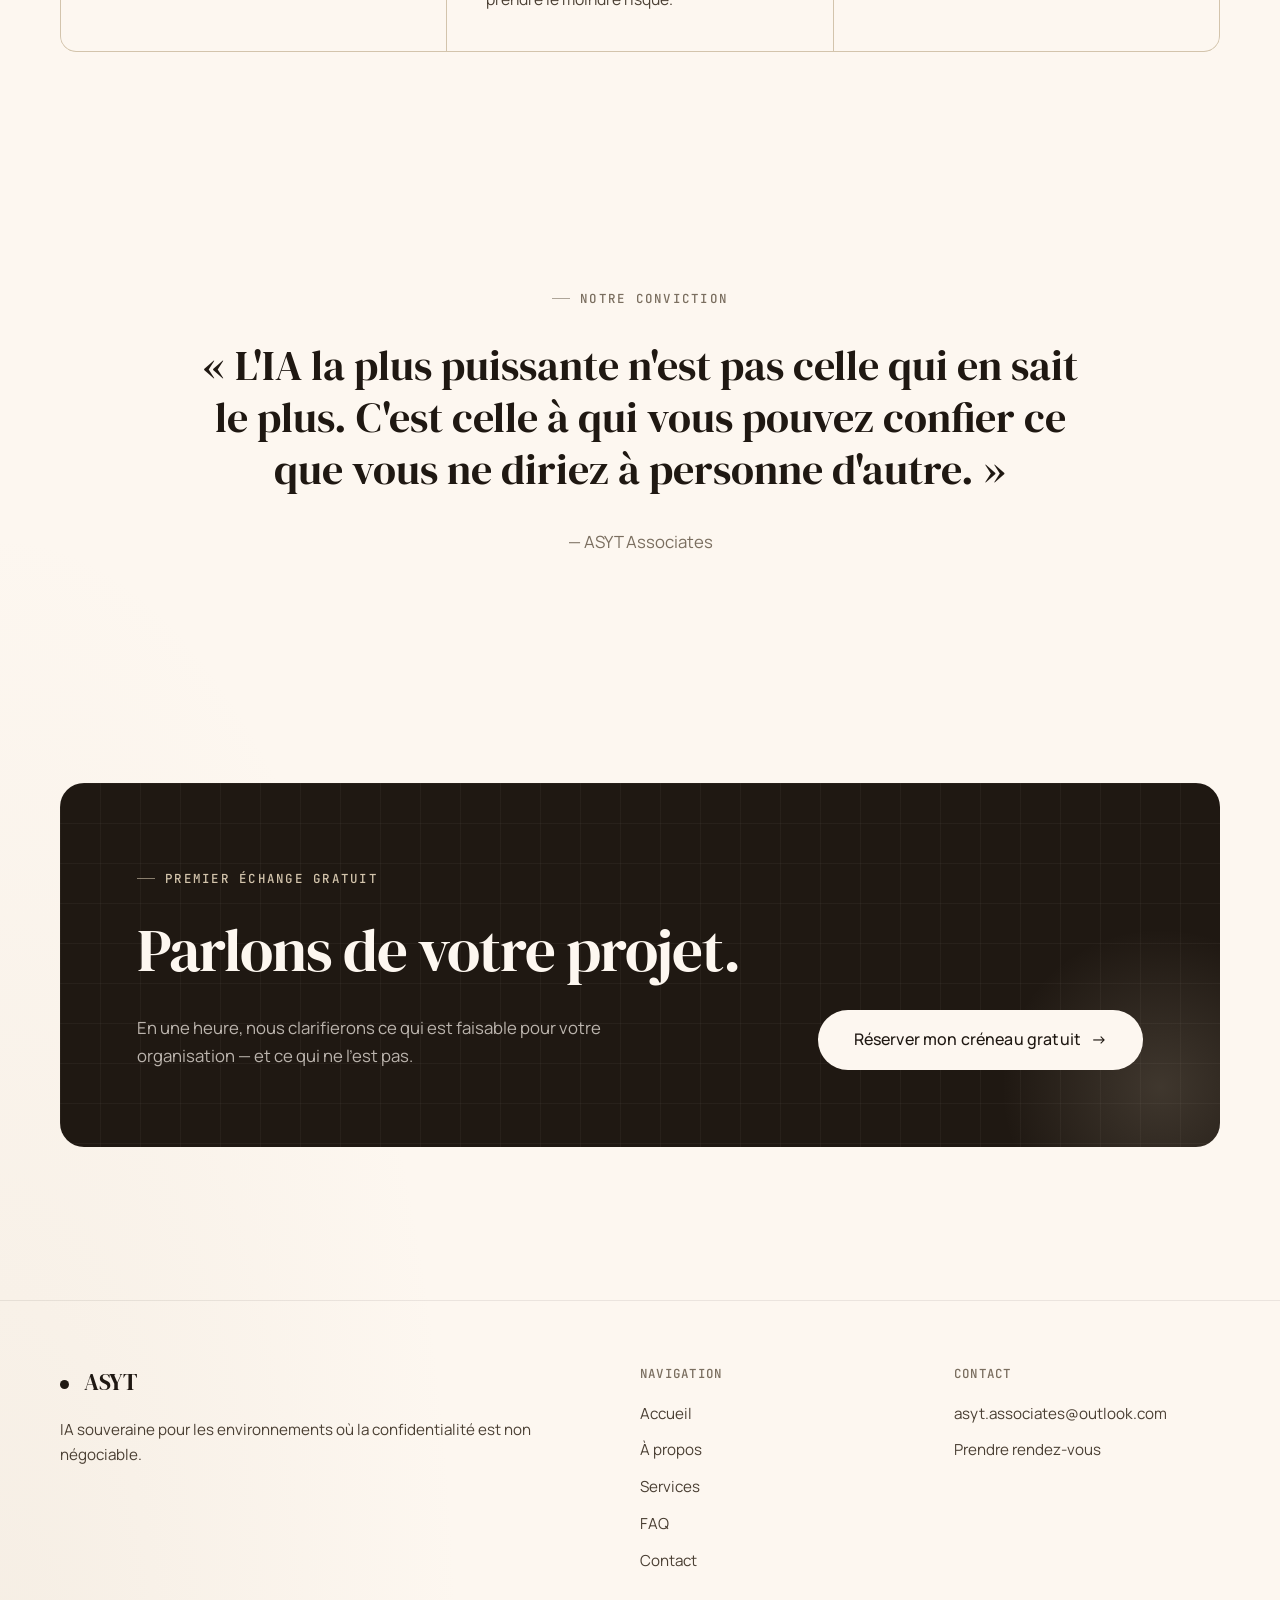
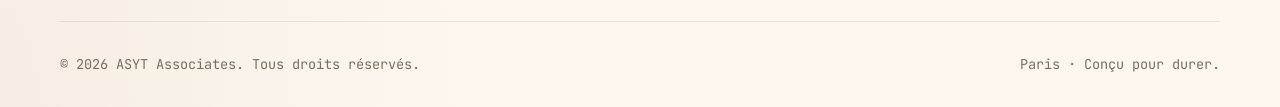
==== commit 99713623: "Modifications en cours : ajustements divers (à finaliser)" ====
--- a/a-propos.html
+++ b/a-propos.html
@@ -122,7 +122,7 @@
   <section class="page-hero">
     <div class="container">
       <span class="eyebrow rise rise-1">À propos</span>
-      <h1 class="rise rise-2">L'IA <span class="italic">pour ceux</span> qui ne peuvent pas se permettre une <span class="highlight">fuite.</span></h1>
+      <h1 class="rise rise-2">L'IA pour ceux qui ne peuvent pas se permettre une <span class="highlight">fuite.</span></h1>
       <p class="lead rise rise-3">Cabinet d'ingénierie IA spécialisé : nous déployons l'intelligence artificielle pour les organisations qui traitent des données sensibles — sans jamais les exposer.</p>
     </div>
   </section>
@@ -133,7 +133,7 @@
       <div class="hero-grid">
         <div>
           <span class="eyebrow">Notre raison d'être</span>
-          <h2 style="margin-top: 1rem;">Une <span class="italic">conviction</span> simple.</h2>
+          <h2 style="margin-top: 1rem;">Une conviction simple.</h2>
         </div>
         <div>
           <p class="lead" style="margin-bottom: 1.2rem;">Les outils IA grand public ne sont pas faits pour ceux qui traitent des données confidentielles. Avocats, médecins, industriels, entrepreneurs — leurs données ne peuvent pas partir dans un cloud américain.</p>
@@ -149,7 +149,7 @@
       <div class="band reveal">
         <div class="section-head" style="margin-bottom: 1rem;">
           <span class="eyebrow" style="color: var(--ink-soft);">Ce qui nous guide</span>
-          <h2>Quatre engagements <span class="highlight italic">non négociables.</span></h2>
+          <h2>Quatre engagements <span class="highlight">non négociables.</span></h2>
         </div>
         <div class="values-list">
           <div class="value-item">
@@ -182,7 +182,7 @@
     <div class="container">
       <div class="section-head reveal">
         <span class="eyebrow">Nos clients</span>
-        <h2>Des organisations où la <span class="highlight italic">discrétion</span> est une norme professionnelle.</h2>
+        <h2>Des organisations où la <span class="highlight">discrétion</span> est une norme professionnelle.</h2>
       </div>
       <div class="services-grid reveal">
         <article class="service-card">
@@ -238,7 +238,7 @@
       <div class="cta-block reveal">
         <div>
           <span class="eyebrow">Premier échange gratuit</span>
-          <h2 style="margin-top: 1rem;">Parlons de <span class="italic">votre projet.</span></h2>
+          <h2 style="margin-top: 1rem;">Parlons de votre projet.</h2>
           <p style="margin-top: 1.2rem; max-width: 50ch;">En une heure, nous clarifierons ce qui est faisable pour votre organisation — et ce qui ne l'est pas.</p>
         </div>
         <a href="https://calendly.com/asyt-associates/new-meeting" target="_blank" rel="noopener" class="btn btn-primary">
--- a/styles.css
+++ b/styles.css
@@ -93,7 +93,7 @@
 h4 { font-size: 1.15rem; line-height: 1.3; }
 
 .italic {
-  font-style: italic;
+  /* font-style: italic; */
 }
 
 p, li, label, input, textarea, select, button, a {
@@ -265,7 +265,6 @@
   50% { opacity: 0.4; transform: scale(1.4); }
 }
 .logo .associates {
-  font-style: italic;
   font-size: 0.95rem;
   color: var(--ink-muted);
 }
@@ -1094,7 +1093,7 @@
 .quote-block .quote-text {
   font-family: var(--serif);
   font-size: clamp(1.6rem, 3.5vw, 2.6rem);
-  font-style: italic;
+  font-style: normal;
   line-height: 1.25;
   color: var(--ink);
   margin: 2rem auto;
@@ -1311,7 +1310,6 @@
   justify-content: center;
 }
 .preloader-text .brand .italic {
-  font-style: italic;
   font-size: 0.95rem;
   color: var(--ink-muted);
 }
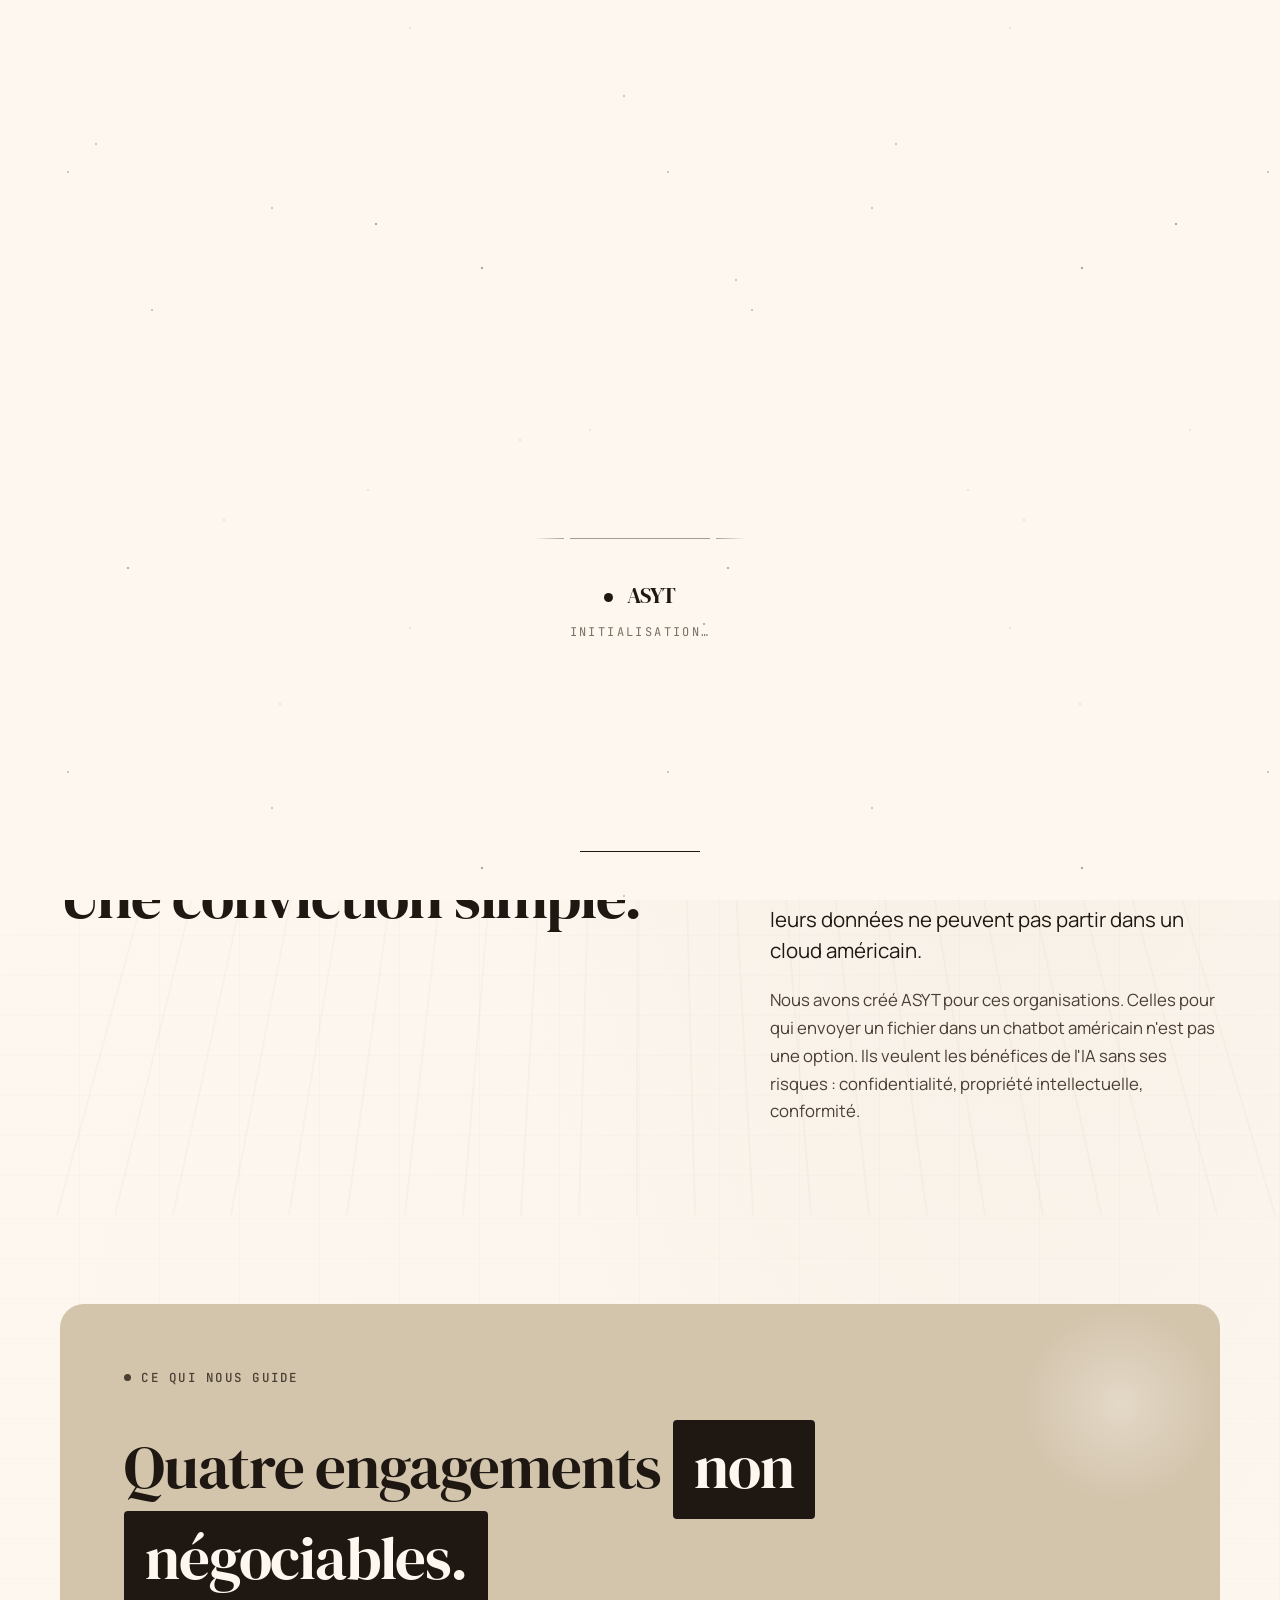
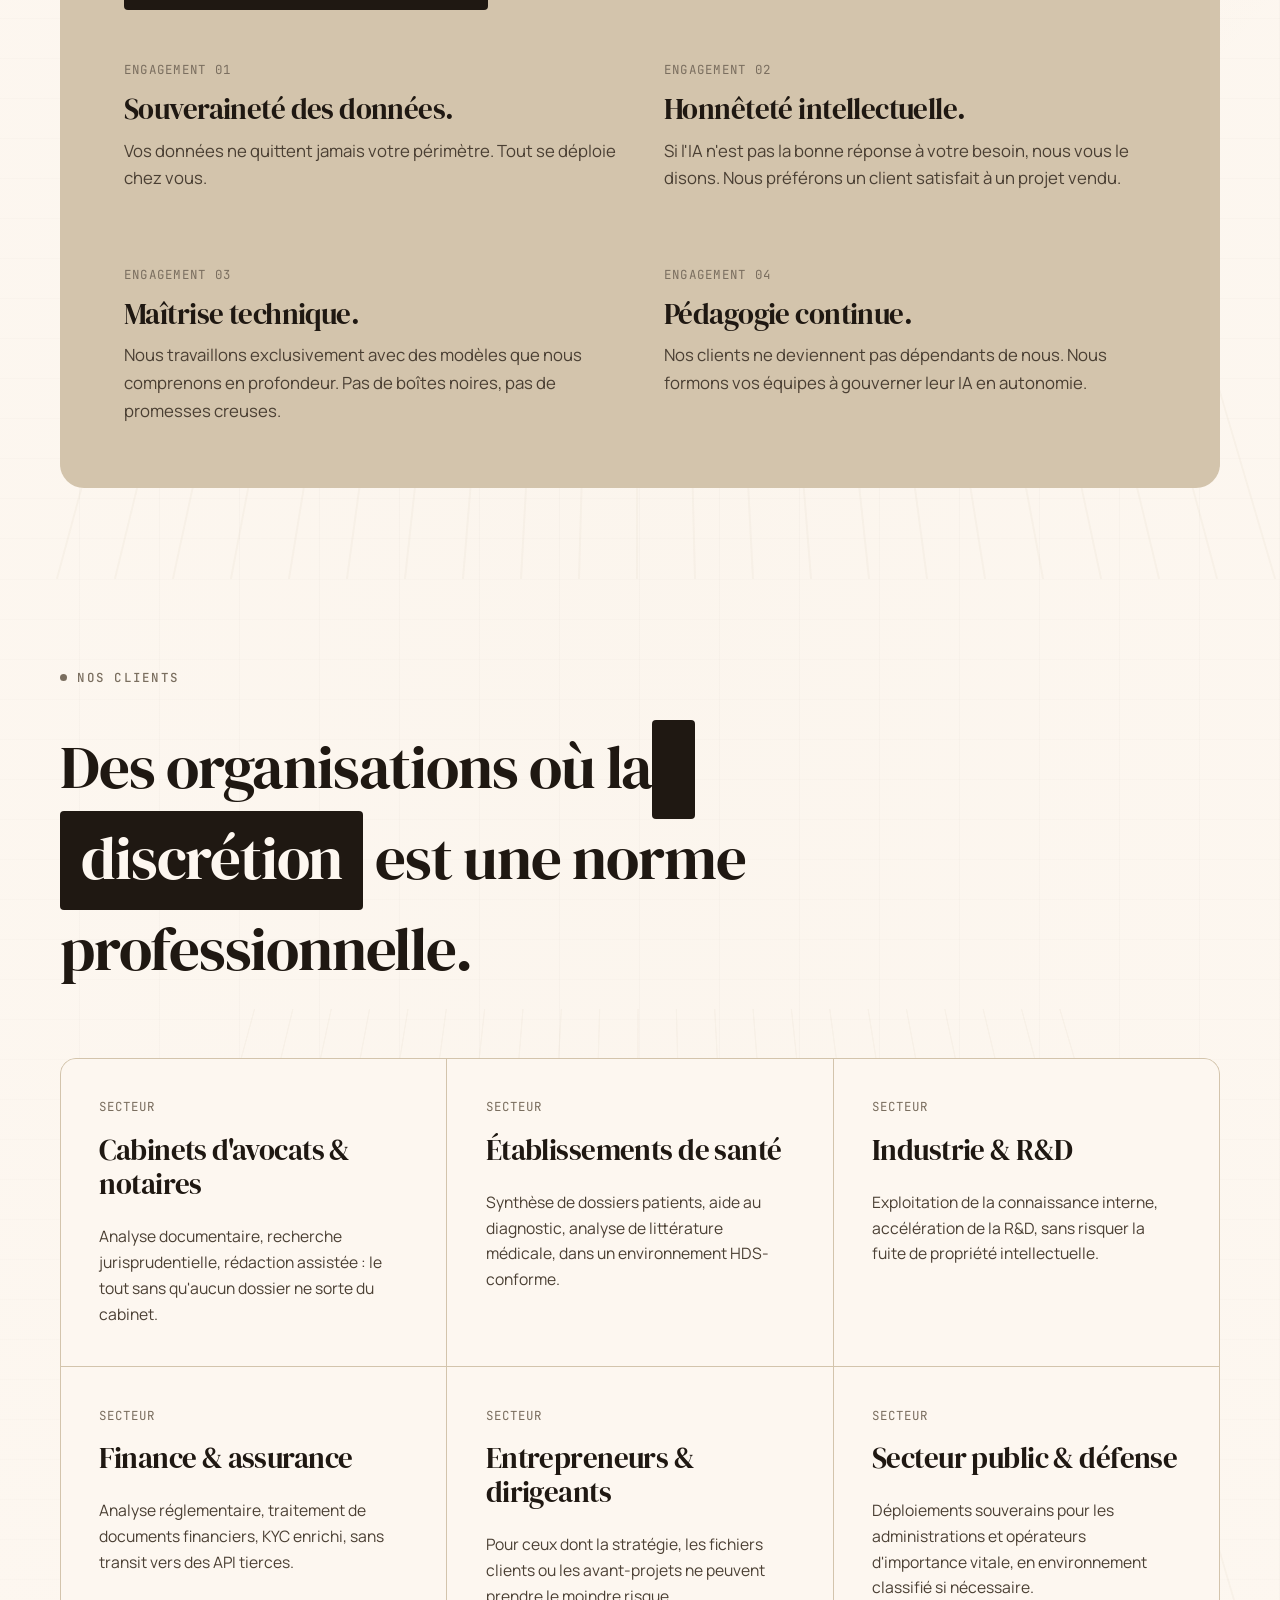
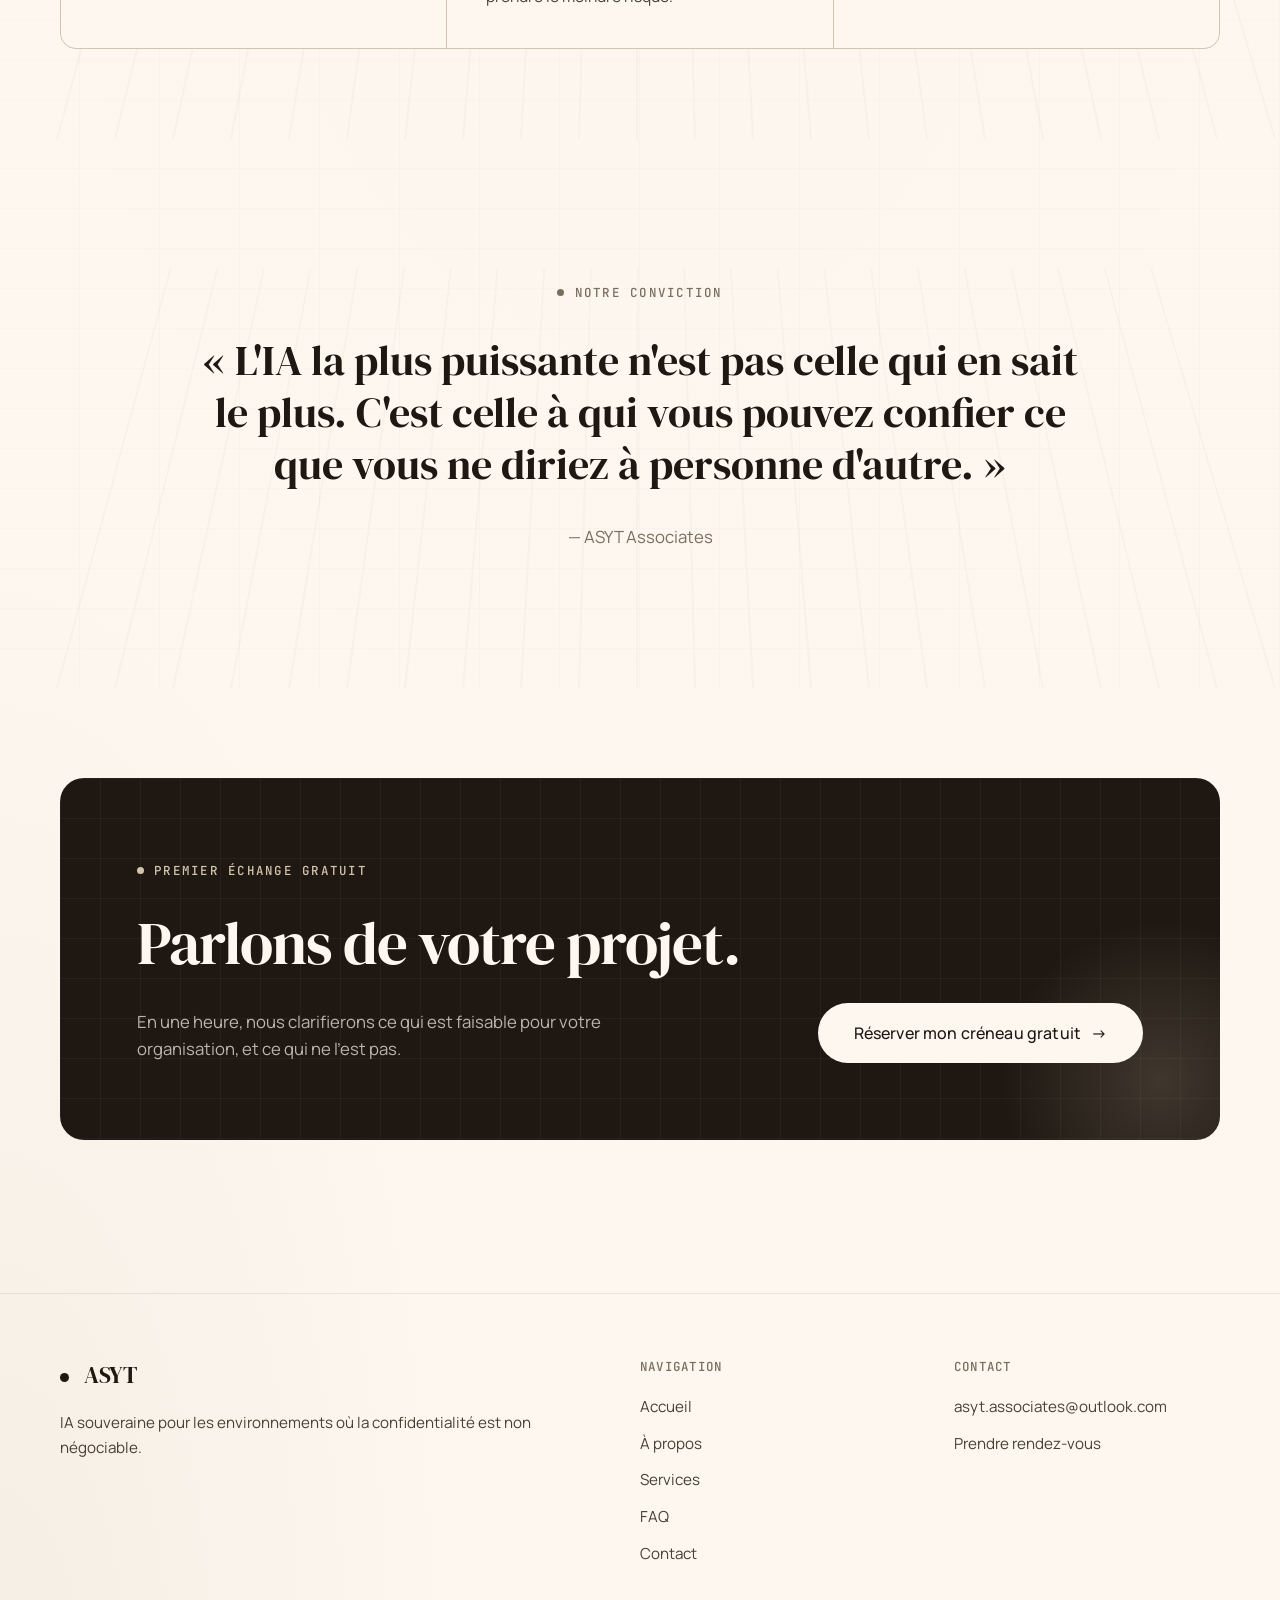
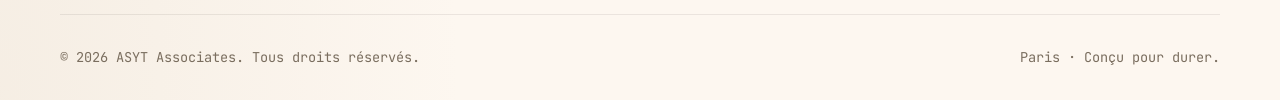
==== commit 4173ad15: "Ajout dégradé crème + mise en valeur section interface" ====
--- a/a-propos.html
+++ b/a-propos.html
@@ -123,7 +123,7 @@
     <div class="container">
       <span class="eyebrow rise rise-1">À propos</span>
       <h1 class="rise rise-2">L'IA pour ceux qui ne peuvent pas se permettre une <span class="highlight">fuite.</span></h1>
-      <p class="lead rise rise-3">Cabinet d'ingénierie IA spécialisé : nous déployons l'intelligence artificielle pour les organisations qui traitent des données sensibles — sans jamais les exposer.</p>
+      <p class="lead rise rise-3">Cabinet d'ingénierie IA spécialisé : nous déployons l'intelligence artificielle pour les organisations qui traitent des données sensibles, sans jamais les exposer.</p>
     </div>
   </section>
 
@@ -136,8 +136,8 @@
           <h2 style="margin-top: 1rem;">Une conviction simple.</h2>
         </div>
         <div>
-          <p class="lead" style="margin-bottom: 1.2rem;">Les outils IA grand public ne sont pas faits pour ceux qui traitent des données confidentielles. Avocats, médecins, industriels, entrepreneurs — leurs données ne peuvent pas partir dans un cloud américain.</p>
-          <p>Nous avons créé ASYT pour ces organisations. Celles pour qui envoyer un fichier dans un chatbot américain n'est pas une option — et qui veulent les bénéfices de l'IA sans ses risques : confidentialité, propriété intellectuelle, conformité.</p>
+          <p class="lead" style="margin-bottom: 1.2rem;">Les outils IA grand public ne sont pas faits pour ceux qui traitent des données confidentielles. Avocats, médecins, industriels, entrepreneurs : leurs données ne peuvent pas partir dans un cloud américain.</p>
+          <p>Nous avons créé ASYT pour ces organisations. Celles pour qui envoyer un fichier dans un chatbot américain n'est pas une option. Ils veulent les bénéfices de l'IA sans ses risques : confidentialité, propriété intellectuelle, conformité.</p>
         </div>
       </div>
     </div>
@@ -188,7 +188,7 @@
         <article class="service-card">
           <span class="num">SECTEUR</span>
           <h3>Cabinets d'avocats & notaires</h3>
-          <p>Analyse documentaire, recherche jurisprudentielle, rédaction assistée — le tout sans qu'aucun dossier ne sorte du cabinet.</p>
+          <p>Analyse documentaire, recherche jurisprudentielle, rédaction assistée : le tout sans qu'aucun dossier ne sorte du cabinet.</p>
         </article>
         <article class="service-card">
           <span class="num">SECTEUR</span>
@@ -239,7 +239,7 @@
         <div>
           <span class="eyebrow">Premier échange gratuit</span>
           <h2 style="margin-top: 1rem;">Parlons de votre projet.</h2>
-          <p style="margin-top: 1.2rem; max-width: 50ch;">En une heure, nous clarifierons ce qui est faisable pour votre organisation — et ce qui ne l'est pas.</p>
+          <p style="margin-top: 1.2rem; max-width: 50ch;">En une heure, nous clarifierons ce qui est faisable pour votre organisation, et ce qui ne l'est pas.</p>
         </div>
         <a href="https://calendly.com/asyt-associates/new-meeting" target="_blank" rel="noopener" class="btn btn-primary">
           Réserver mon créneau gratuit
--- a/styles.css
+++ b/styles.css
@@ -36,7 +36,8 @@
   background-color: var(--cream);
   background-image:
     radial-gradient(ellipse 80% 60% at 80% 0%, rgba(211, 196, 172, 0.22), transparent 60%),
-    radial-gradient(ellipse 60% 40% at 0% 100%, rgba(211, 196, 172, 0.18), transparent 60%);
+    radial-gradient(ellipse 60% 40% at 0% 100%, rgba(211, 196, 172, 0.18), transparent 60%),
+    radial-gradient(ellipse 100% 70% at 50% 40%, rgba(229, 219, 200, 0.07), transparent 65%);
   min-height: 100vh;
   overflow-x: hidden;
   position: relative;
@@ -157,14 +158,16 @@
 }
 .eyebrow::before {
   content: '';
-  width: 0;
-  height: 1px;
+  width: 7px;
+  height: 7px;
+  border-radius: 50%;
   background: currentColor;
-  opacity: 0.6;
-  animation: drawLine 1.2s cubic-bezier(0.4, 0, 0.2, 1) forwards;
-}
-@keyframes drawLine {
-  to { width: 18px; }
+  flex-shrink: 0;
+  animation: pulse-dot 2s ease-in-out infinite;
+}
+@keyframes pulse-dot {
+  0%, 100% { opacity: 0.35; transform: scale(0.9); }
+  50%       { opacity: 1;    transform: scale(1.15); }
 }
 
 /* ---------- Boutons ---------- */
@@ -406,8 +409,10 @@
   inset: 0;
   z-index: 0;
   background:
-    radial-gradient(ellipse 55% 70% at 50% 55%,
-      var(--cream) 0%, transparent 70%),
+    radial-gradient(ellipse 72% 88% at 50% 52%,
+      var(--cream) 0%, transparent 72%),
+    radial-gradient(ellipse 42% 52% at 50% 65%,
+      rgba(229, 219, 200, 0.20) 0%, transparent 60%),
     linear-gradient(90deg,
       rgba(211, 196, 172, 0.5) 0%,
       rgba(229, 219, 200, 0.3) 12%,
@@ -458,7 +463,8 @@
   box-shadow:
     0 0 0 1px rgba(31, 24, 18, 0.04),
     0 8px 24px rgba(31, 24, 18, 0.08),
-    0 24px 64px rgba(31, 24, 18, 0.12);
+    0 24px 64px rgba(31, 24, 18, 0.12),
+    0 0 70px 12px rgba(211, 196, 172, 0.18);
 }
 .product-img-frame img { width: 100%; height: auto; display: block; }
 .product-tagline {
@@ -499,6 +505,44 @@
   padding: clamp(3.5rem, 7vw, 6.5rem) 0;
   position: relative;
 }
+
+/* ---- Quadrillage géométrique global ---- */
+section:not(.product-hero):not(:has(.cta-block)) {
+  background-image:
+    repeating-linear-gradient(90deg,
+      transparent 0px, transparent 79px,
+      rgba(31, 24, 18, 0.020) 79px, rgba(31, 24, 18, 0.020) 80px),
+    repeating-linear-gradient(0deg,
+      transparent 0px, transparent 39px,
+      rgba(31, 24, 18, 0.012) 39px, rgba(31, 24, 18, 0.012) 40px);
+}
+section:not(.product-hero):not(.hero):not(:has(.cta-block))::before {
+  content: '';
+  position: absolute;
+  inset: 0;
+  background: repeating-linear-gradient(90deg,
+    transparent 0px, transparent 56px,
+    rgba(211, 196, 172, 0.11) 56px, rgba(211, 196, 172, 0.11) 58px);
+  transform: perspective(700px) rotateX(18deg);
+  transform-origin: 50% 100%;
+  pointer-events: none;
+  z-index: -1;
+}
+@media (max-width: 760px) {
+  section:not(.product-hero):not(.hero):not(:has(.cta-block))::before {
+    display: none;
+  }
+  section:not(.product-hero):not(:has(.cta-block)) {
+    background-image:
+      repeating-linear-gradient(90deg,
+        transparent 0px, transparent 39px,
+        rgba(31, 24, 18, 0.048) 39px, rgba(31, 24, 18, 0.048) 40px),
+      repeating-linear-gradient(0deg,
+        transparent 0px, transparent 39px,
+        rgba(31, 24, 18, 0.030) 39px, rgba(31, 24, 18, 0.030) 40px);
+  }
+}
+
 .section-head {
   display: grid;
   gap: 1.5rem;
